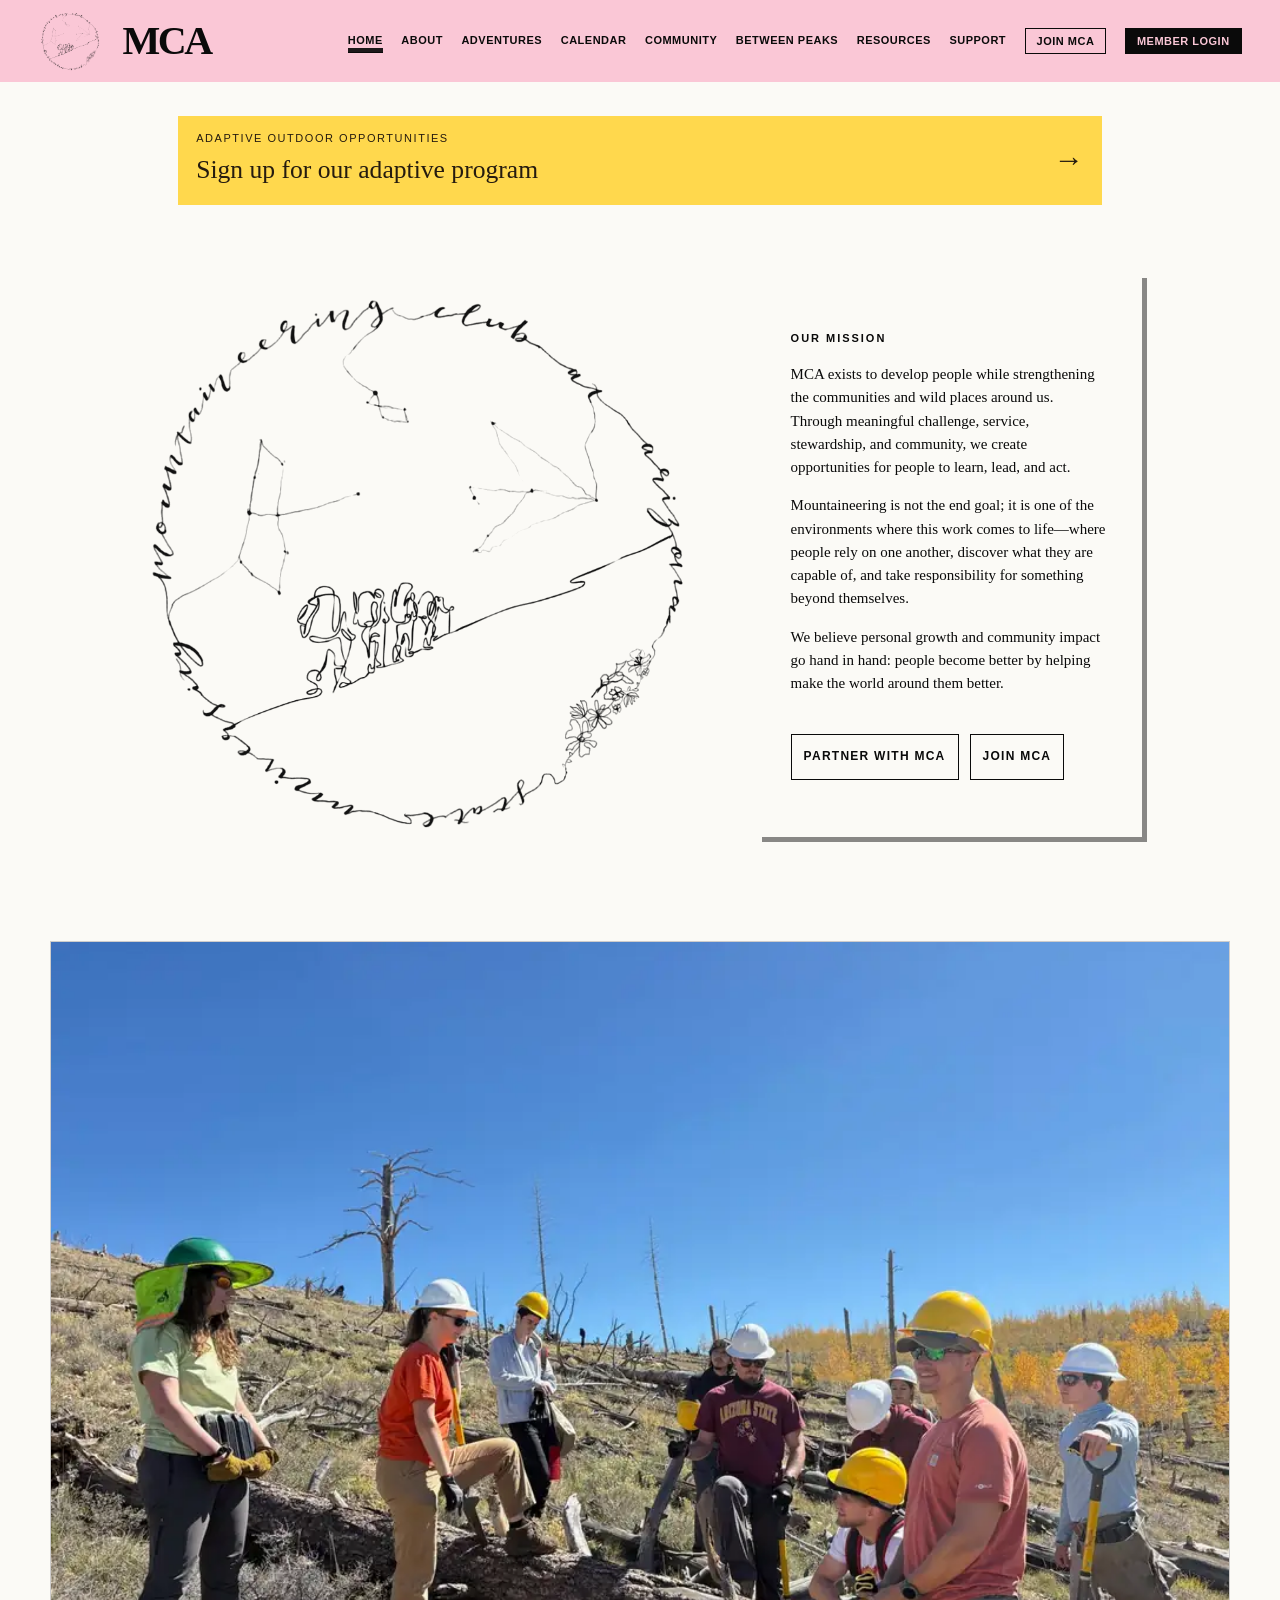
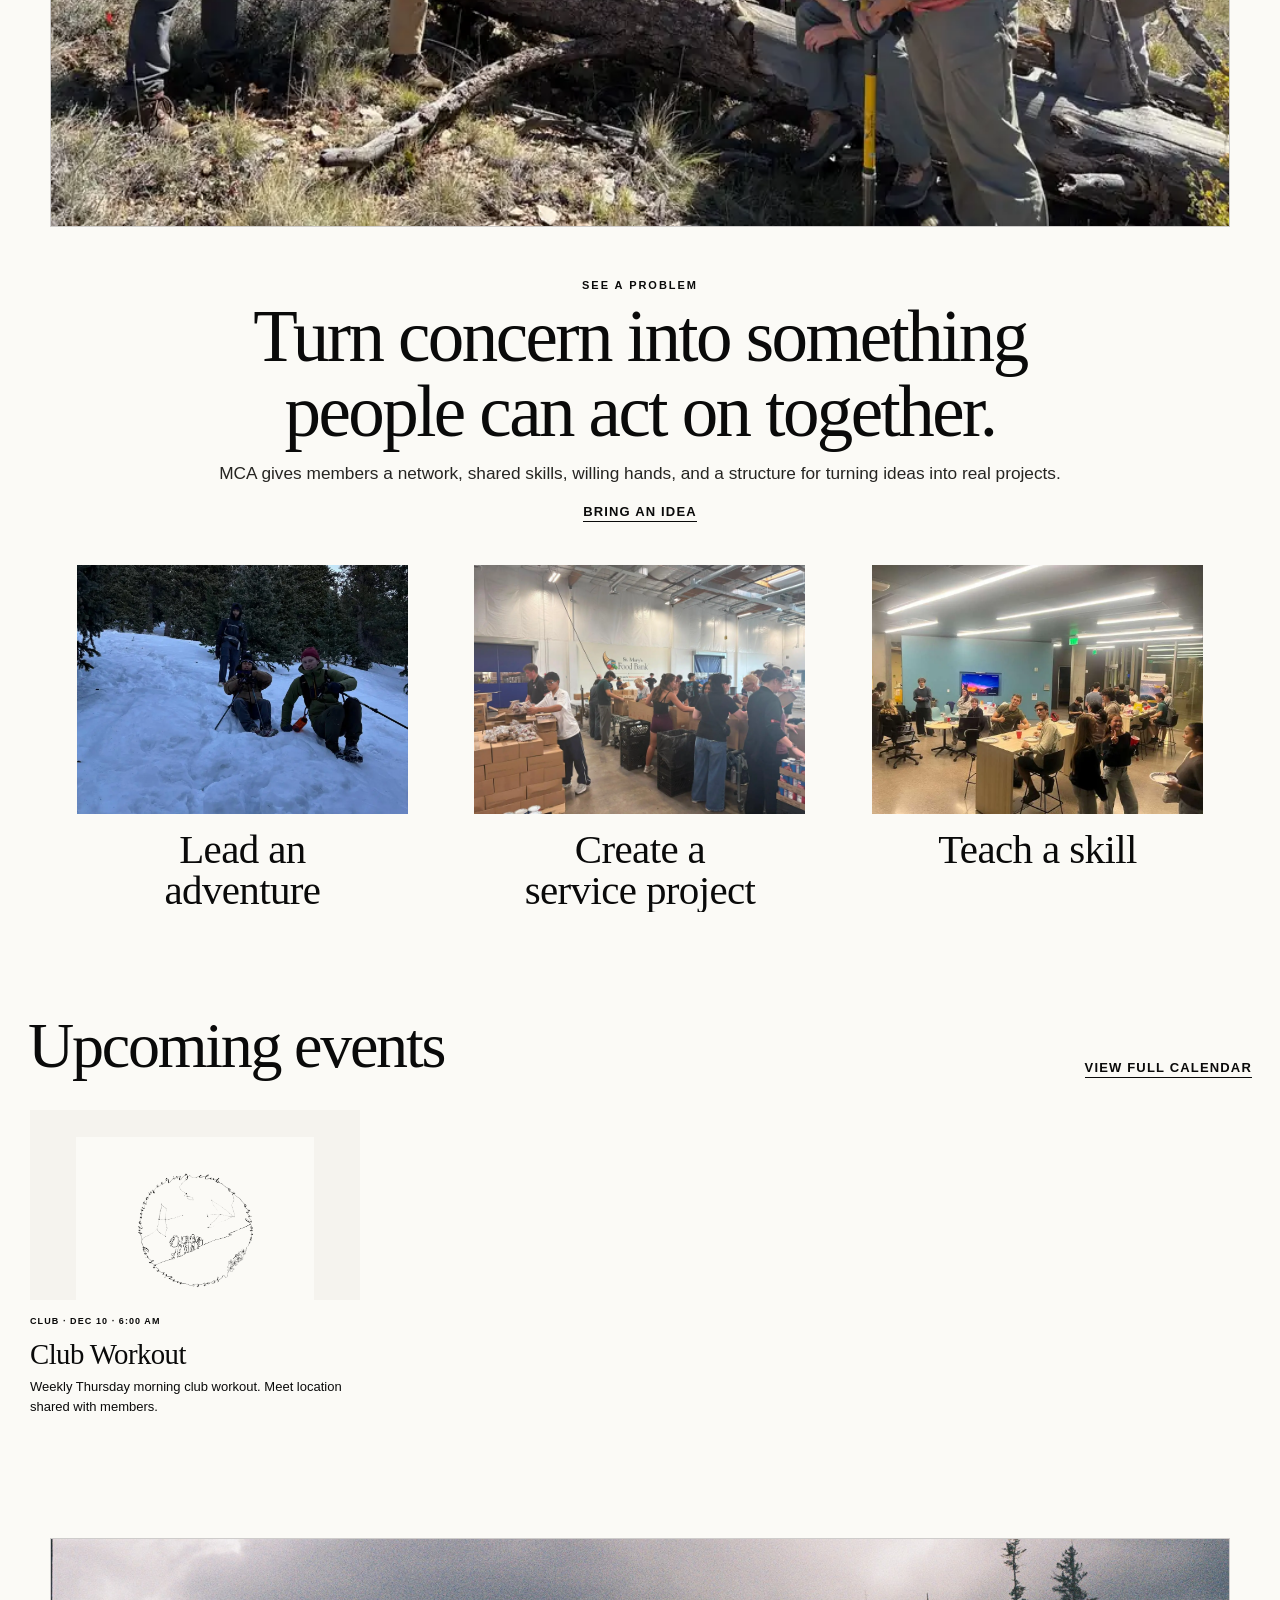
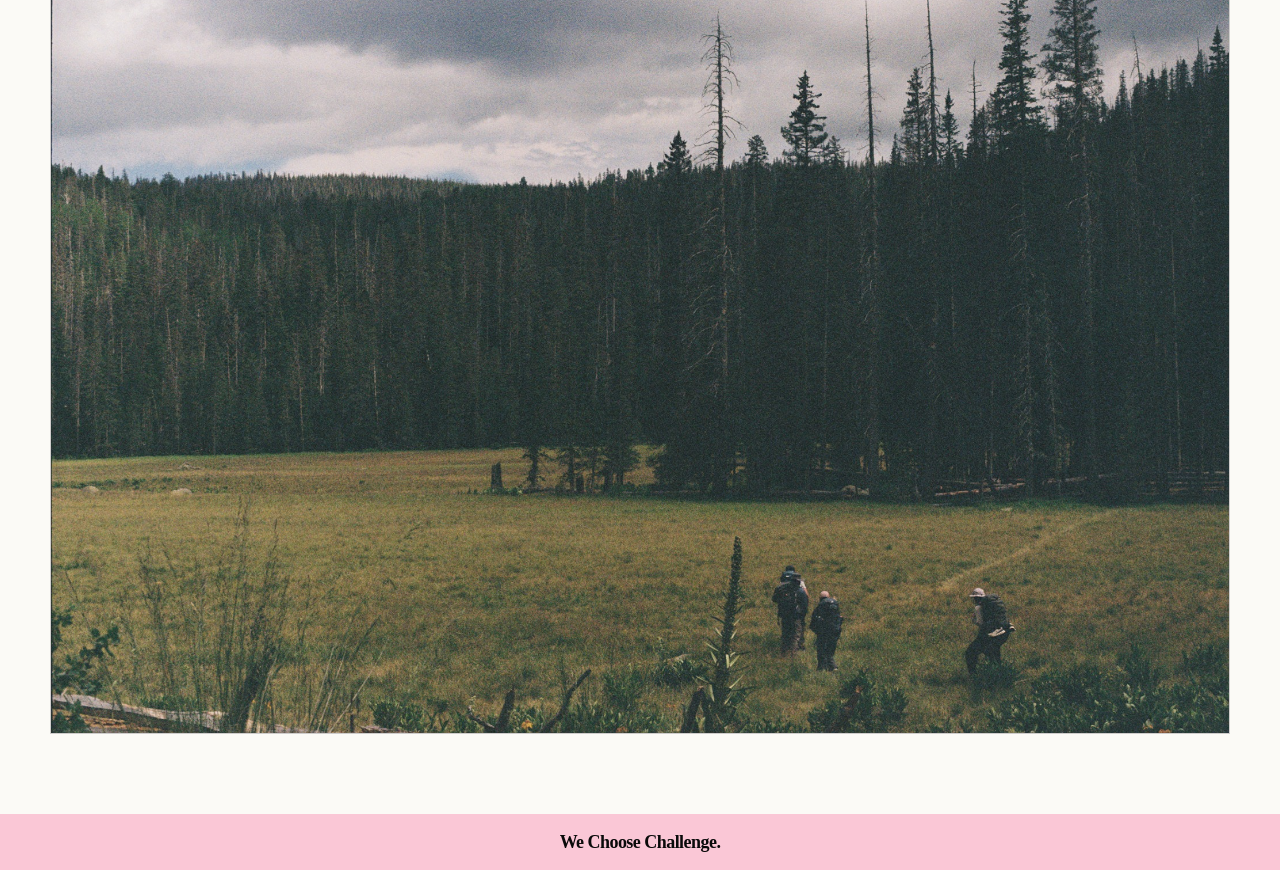
==== index.html @ 766438f0 "Add restoration photo to Support page" ====
<!DOCTYPE html>
<html lang="en">
<head>
<meta charset="UTF-8" />
<meta name="viewport" content="width=device-width, initial-scale=1.0" />
<title>Mountaineering Club at ASU | Mountains, Community, Action</title>
<meta name="description" content="Mountaineering Club at ASU brings students together through mountain travel, outdoor skills, stewardship, service, adaptive outdoor access, and community.">
<meta name="theme-color" content="#fbfaf6">
<link rel="canonical" href="https://asumountaineering.org/">
<link rel="icon" type="image/png" href="/mca-favicon.png?v=3">
<link rel="apple-touch-icon" href="/mca-favicon.png?v=3">
<meta property="og:type" content="website">
<meta property="og:title" content="Mountaineering Club at ASU">
<meta property="og:description" content="Adventure, outdoor skills, stewardship, service, adaptive outdoor access, and community at Arizona State University.">
<meta property="og:url" content="https://asumountaineering.org/">
<meta property="og:image" content="https://asumountaineering.org/assets/images/brand/mca-social-preview-black-pink.jpg">
<meta name="twitter:card" content="summary_large_image">
<meta name="twitter:title" content="Mountaineering Club at ASU">
<meta name="twitter:description" content="Adventure, outdoor skills, stewardship, service, adaptive outdoor access, and community at Arizona State University.">
<meta name="twitter:image" content="https://asumountaineering.org/assets/images/brand/mca-social-preview-black-pink.jpg">

  <link rel="preload" as="image" href="assets/images/brand/mca-header-final.webp">
  <link rel="stylesheet" href="css/styles-20260829-6.css?v=20261008-1">
  <link href="https://assets.calendly.com/assets/external/widget.css" rel="stylesheet">
</head>
<body>
<div class="site-shell">
  <header class="topbar mca-final-header">
    <img class="mca-final-header-art" src="assets/images/brand/mca-header-final.webp" alt="MCA Mountaineering Club carved pink rubber block with three constellations">
    <nav aria-label="Primary">
      <button class="nav-link active" data-page="home" type="button">Home</button>
      <button class="nav-link" data-page="about" type="button">About</button>
      <button class="nav-link" data-page="adventures" type="button">Adventures</button>
      <button class="nav-link" data-page="calendar" type="button">Calendar</button>
      <button class="nav-link" data-page="community" type="button">Community</button>
      <button class="nav-link" data-page="between" type="button">Between Peaks</button>
      <button class="nav-link" data-page="resources" type="button">Resources</button>
      <button class="nav-link" data-page="support" type="button">Support</button>
      <button class="nav-link join" data-page="join" type="button">Join MCA</button>
      <button class="member-login" type="button" onclick="window.location.href='/portal/'">Member Login</button>
    </nav>
  </header>

  <main>
    <section id="home" class="page active">
      <section class="hero home-hero">
        <div class="hero-logo-wrap">
          <button class="adaptive-home-entry nav-link" data-page="adaptive" type="button" aria-label="Open adaptive outdoor opportunities">
            <span>
              <small>Adaptive Outdoor Opportunities</small>
              <strong>Sign up for our adaptive program</strong>
            </span>
            <span class="adaptive-home-arrow" aria-hidden="true">→</span>
          </button>
          <figure class="hero-logo-large"><img src="assets/images/mca-line-logo-transparent.png" alt="Mountaineering Club at Arizona State University line-art logo"></figure>
        </div>
        <aside class="hero-philosophy hero-mission" aria-label="Our mission">
          <div class="eyebrow">Our Mission</div>
          <div id="philosophyCopy" class="hero-mission-copy">
            <p>MCA exists to develop people while strengthening the communities and wild places around us. Through meaningful challenge, service, stewardship, and community, we create opportunities for people to learn, lead, and act.</p>
            <p>Mountaineering is not the end goal; it is one of the environments where this work comes to life—where people rely on one another, discover what they are capable of, and take responsibility for something beyond themselves.</p>
            <p>We believe personal growth and community impact go hand in hand: people become better by helping make the world around them better.</p>
          </div>
          <div class="hero-actions"><button id="readMoreBtn" type="button" hidden aria-hidden="true"></button><button class="btn nav-link" data-page="partner" type="button">Partner With MCA</button><button class="btn nav-link" data-page="join" type="button">Join MCA</button></div>
        </aside>
      </section>

      <figure class="home-photo-insert home-photo-insert--below-hero">
        <img src="assets/images/home/volunteer-restoration.webp" alt="MCA members working together on a restoration project" loading="lazy" decoding="async">
      </figure>

      <section class="home-photo-story" aria-labelledby="home-photo-story-title">
        <div class="home-photo-caption">
          <div class="eyebrow">See a Problem</div>
          <h2 id="home-photo-story-title">Turn concern into something people can act on together.</h2>
          <p>MCA gives members a network, shared skills, willing hands, and a structure for turning ideas into real projects.</p>
          <button class="home-text-link nav-link" data-page="launchpad" type="button">Bring an Idea</button>
        </div>
        <div class="home-opportunity-grid" aria-label="Ways to get involved">
          <article class="home-opportunity"><figure><img src="assets/images/events/home-lead-adventure.webp" alt="Three hikers moving together on a snowy mountain route" loading="lazy"></figure><h3>Lead an<br>adventure</h3></article>
          <article class="home-opportunity"><figure><img src="assets/images/events/home-service-project.webp" alt="Volunteers packing food boxes together at St. Mary’s Food Bank" loading="lazy"></figure><h3>Create a<br>service project</h3></article>
          <article class="home-opportunity"><figure><img src="assets/images/events/home-teach-skill.webp" alt="MCA members learning together at a workshop" loading="lazy"></figure><h3>Teach a skill</h3></article>
        </div>
      </section>

      <section class="section home-events-section">
        <div class="section-head"><h2>Upcoming events</h2><button class="home-text-link nav-link" data-page="calendar" type="button">View Full Calendar</button></div>
        <div id="homeUpcomingEvents" class="event-grid event-carousel" aria-label="Upcoming club events"></div>
      </section>

      <figure class="home-photo-insert home-photo-insert--closing">
        <img src="assets/images/home/mca-meadow-closing-original.jpg" alt="MCA members crossing an alpine meadow beneath a forested ridge" loading="lazy" decoding="async">
      </figure>

    </section>


<section id="adaptive" class="page adaptive-ascents-page">
<section class="aa-hero aa-hero--interest-only" aria-labelledby="adaptiveAscentsTitle">
<div class="aa-artwork-layer aa-artwork-layer--hero" aria-hidden="true">
  <img class="aa-art aa-art--original-bg" src="assets/images/adaptive/adaptive-ascents-doodle.jpeg" alt="" decoding="async">
  <img class="aa-art aa-art--options-bows" src="assets/images/adaptive/adaptive-art-pink-bows.webp" alt="" loading="lazy" decoding="async">
  <img class="aa-art aa-art--options-figure" src="assets/images/adaptive/adaptive-art-blue-figure.webp" alt="" loading="lazy" decoding="async">
  <img class="aa-art aa-art--options-red-green" src="assets/images/adaptive/adaptive-art-red-green-character.webp" alt="" loading="lazy" decoding="async">
</div>
<div class="aa-hero-copy"><div class="eyebrow">A program of the Mountaineering Club at ASU</div><h1 id="adaptiveAscentsTitle">Adaptive<br>Ascents</h1>
<p class="aa-hero-lede">We partner with City of Tempe Adaptive Recreation to create outdoor experiences with young adults with disabilities. Share what activities interest you and what would help make them work.</p>
<div class="aa-hero-actions"><button class="aa-button aa-button-light adaptive-jump" type="button" data-adaptive-target="adaptive-interest">Share your interest</button></div></div>
</section>
<section id="adaptive-interest" class="aa-section aa-form-section">
    <div class="aa-artwork-layer aa-artwork-layer--form" aria-hidden="true">
      <img class="aa-art aa-art--form-mark-1" src="assets/images/adaptive/adaptive-art-blue-marks-sun-a.webp" alt="" loading="lazy" decoding="async">
      <img class="aa-art aa-art--form-mark-2" src="assets/images/adaptive/adaptive-art-blue-marks-sun-b.webp" alt="" loading="lazy" decoding="async">
      <img class="aa-art aa-art--form-mark-3" src="assets/images/adaptive/adaptive-art-blue-marks-sun-a.webp" alt="" loading="lazy" decoding="async">
      <img class="aa-art aa-art--form-mark-4" src="assets/images/adaptive/adaptive-art-blue-marks-sun-b.webp" alt="" loading="lazy" decoding="async">
      <img class="aa-art aa-art--supports-popsicle" src="assets/images/adaptive/adaptive-art-popsicle-character.webp" alt="" loading="lazy" decoding="async">
      <img class="aa-art aa-art--supports-figure" src="assets/images/adaptive/adaptive-art-profile.webp" alt="" loading="lazy" decoding="async">
    </div>
    <div class="aa-form-heading">
      <div>
        <div class="eyebrow">Adaptive Ascents interest form</div>
        <h2>Tell us what outdoor experiences you’re interested in.</h2>
      </div>
      <p>Use this form to share interest in future Adaptive Ascents activities with MCA and City of Tempe Adaptive Recreation. This is not a medical intake or confirmed registration. Please do not include medical records or other private health documents.</p>
    </div>

    <form id="adaptiveInterestForm" class="aa-interest-form">
      <fieldset>
        <legend><span>01</span> What are you interested in?</legend>
        <div class="aa-radio-grid">
          <label><input type="radio" name="adaptivePath" value="Future Adaptive Ascents activity" required><span>Future Adaptive Ascents activities</span></label>
          <label><input type="radio" name="adaptivePath" value="Climbing or bouldering"><span>Climbing or bouldering</span></label>
          <label><input type="radio" name="adaptivePath" value="I am not sure yet"><span>I’m not sure yet</span></label>
        </div>
      </fieldset>

      <fieldset>
        <legend><span>02</span> Participant and contact</legend>
        <div class="aa-field-grid">
          <label>Participant’s preferred name<input id="aaParticipantName" name="participantName" type="text" autocomplete="off" required></label>
          <label>Participant’s age or age range<input id="aaParticipantAge" name="participantAge" type="text" placeholder="Example: 19 or young adult" required></label>
          <label>Participant’s pronouns <small>(optional)</small><input name="participantPronouns" type="text"></label>
          <label>Who is completing this form?
            <select id="aaContactRole" name="contactRole" required>
              <option value="">Choose one</option><option>Participant</option><option>Parent or guardian</option><option>Family member</option><option>Support person or provider</option><option>School or community organization</option><option>Other</option>
            </select>
          </label>
          <label>Contact name<input id="aaContactName" name="contactName" type="text" autocomplete="name" required></label>
          <label>Email<input id="aaContactEmail" name="contactEmail" type="email" autocomplete="email" required></label>
          <label>Phone<input id="aaContactPhone" name="contactPhone" type="tel" autocomplete="tel" required></label>
          <label>Best way to contact you
            <select name="contactMethod" required><option value="">Choose one</option><option>Email</option><option>Phone call</option><option>Text message</option><option>No preference</option></select>
          </label>
        </div>
      </fieldset>

      <fieldset>
        <legend><span>03</span> Interests, preferences, and goals</legend>
        <p class="aa-field-help">Choose any activities that may be of interest. No prior outdoor experience is required.</p>
        <div class="aa-check-grid">
          <label><input type="checkbox" name="activityInterest" value="Sunrise walk">Sunrise walk</label>
          <label><input type="checkbox" name="activityInterest" value="Nature walk or outing">Nature walk or outing</label>
          <label><input type="checkbox" name="activityInterest" value="Bouldering">Bouldering</label>
          <label><input type="checkbox" name="activityInterest" value="Climbing">Climbing</label>
          <label><input type="checkbox" name="activityInterest" value="Paddleboarding or kayaking">Paddleboarding or kayaking</label>
          <label><input type="checkbox" name="activityInterest" value="Service project">Service project</label>
          <label><input type="checkbox" name="activityInterest" value="Community or social event">Community or social event</label>
          <label><input type="checkbox" name="activityInterest" value="Something else">Something else</label>
        </div>
        <label>What activities, experiences, or goals seem meaningful to the participant?<small class="aa-label-note">You may answer with the participant, from what they have communicated in any way, or from the observations of someone who knows them well.</small><textarea id="aaGoals" name="goals" rows="4" required></textarea></label>
        <div class="aa-field-grid">
          <label>What tends to help an activity go well?<textarea name="goodDay" rows="4" placeholder="Familiar people, routines, pace, encouragement, favorite topics, or breaks."></textarea></label>
          <label>Are there activities, environments, or approaches that may be uncomfortable or unhelpful?<textarea name="avoid" rows="4" placeholder="Share anything that would help us plan with care."></textarea></label>
        </div>
      </fieldset>

      <fieldset>
        <legend><span>04</span> Communication and support</legend>
        <label>What communication approaches are helpful?<small class="aa-label-note">For example: spoken language, short directions, demonstrations, extra processing time, yes/no choices, AAC, gestures, movement, facial expression, sounds, or help from a familiar person.</small><textarea name="communicationSupport" rows="4" required></textarea></label>
        <div class="aa-field-grid">
          <label>How does the participant show interest, comfort, discomfort, choice, or a need for a break?<textarea name="communicationDetails" rows="4" placeholder="Speech, sounds, expression, behavior, movement, gestures, AAC, or another way." required></textarea></label>
          <label>What sensory, transition, or emotional supports are helpful?<textarea name="sensorySupports" rows="4" placeholder="Noise, crowds, sun, temperature, touch, waiting, changes in plan, or calming strategies."></textarea></label>
          <label>What pace, distance, terrain, balance, mobility-device, or rest considerations should we plan around?<textarea name="mobilitySupports" rows="4" required></textarea></label>
          <label>What encouragement, prompting, supervision, or one-on-one support is typically helpful?<textarea name="supervisionSupports" rows="4" required></textarea></label>
        </div>
        <label>Would a familiar support person help the participant take part?
          <select name="supportPerson" required><option value="">Choose one</option><option>Yes, for the full experience</option><option>Possibly—let’s discuss it</option><option>No</option><option>Not sure yet</option></select>
        </label>
      </fieldset>

      <fieldset>
        <legend><span>05</span> Planning and logistics</legend>
        <div class="aa-field-grid">
          <label>Relevant outdoor, walking, climbing, or community experience<textarea name="experience" rows="4" placeholder="It is completely okay to write “none.”"></textarea></label>
          <label>Heat, sun, and early-morning considerations<textarea name="weather" rows="4" placeholder="Shade, cooling, hydration reminders, temperature limits, or waking/transport timing."></textarea></label>
          <label>Transportation plan or barrier<textarea name="transportation" rows="4" placeholder="Can the family provide transportation? Is a meeting point or another barrier important to discuss?"></textarea></label>
          <label>Equipment or access needs<textarea name="equipment" rows="4" placeholder="Mobility devices, hiking poles, seating, adaptive equipment, rest area, or something else."></textarea></label>
        </div>
        <label>Is there anything related to safety that we should discuss before choosing an activity?<textarea name="safetyFollowup" rows="3" placeholder="Please name the topic for follow-up without including medical records or detailed private health information."></textarea></label>
        <div class="aa-field-grid">
          <label>Preferred first way to connect
            <select name="meetingFormat" required><option value="">Choose one</option><option>Phone call</option><option>Video conversation</option><option>In-person conversation</option><option>Another format</option><option>Not sure</option></select>
          </label>
          <label>Best days and times to follow up<textarea name="availability" rows="3" required></textarea></label>
        </div>
      </fieldset>

      <fieldset>
        <legend><span>06</span> Before you send</legend>
        <div class="aa-acknowledgments">
          <label><input type="checkbox" name="participantVoice" required>I understand Adaptive Ascents will seek and respect the participant’s preferences, comfort, and willingness to continue, however those are communicated.</label>
          <label><input type="checkbox" name="notConfirmed" required>I understand this form expresses interest; a place, date, transportation plan, and participant-to-peer match are confirmed only after follow-up.</label>
          <label><input type="checkbox" name="followupPermission" required>I give Adaptive Ascents permission to contact me about this request and ask follow-up questions.</label>
          <label><input type="checkbox" name="privacyCheck" required>I have not included medical records, medication lists, or other private documents in this form.</label>
        </div>
      </fieldset>

      <div class="aa-form-submit">
        <div><strong>Send this form by email</strong><p>This website does not store your answers. Clicking the button opens an email addressed to afishe54@asu.edu. Review the completed form in your email app, then press Send.</p></div>
        <button id="prepareAdaptiveInterestBtn" class="aa-button aa-button-dark" type="button">Open email with my answers</button>
        <button id="copyAdaptiveInterestBtn" class="aa-text-button aa-copy-button" type="button">Copy my answers instead</button>
        <p id="adaptiveInterestStatus" class="aa-form-status" aria-live="polite"></p>
      </div>
    </form>
  </section>
</section>
<section id="about" class="page">
  <section class="about-memorial" aria-labelledby="aboutMemorialTitle">
    <img src="assets/images/about/tyler-tess-sydelia.webp" alt="Sunset framed by pine trees, dedicated to Tyler, Tess, and Sydelia">
    <h1 id="aboutMemorialTitle"><span>for</span>Tyler, Tess, and Sydelia</h1>
  </section>
   <section class="section wire-box about-narrative">
     <article class="about-copy-block">
       <h2>Our Story</h2>
       <p>I wanted to get into mountaineering, but I didn’t see any clear pathways. It was hard to get into safely and affordably, and then it was hard to find other people willing to go with me. That was the original problem that led me to believe a club at ASU could help myself and others.</p>
       <p>But there are also a lot of other changes I want to see in the world. The way I think is: well, let’s combine them (under the club). I work a lot with kids with disabilities, and I strongly believe they deserve access to nature—and to the challenge, hardship, and growth that can be found there—as much as anyone else. We have the ability to help create that access. I began to see the intersection: our mountaineering club could lend its manpower and energy to this initiative and help make those experiences possible.</p>
       <p>Then, as “I” became “we,” a lot of new passions got thrown in—and that became our common ground. That passion is what continues to drive us forward.</p>
       <p>So, we are becoming a network of driven people trying to make a difference, while helping one another make the differences each of us wants to see.</p>
     </article>
     <article class="about-copy-block about-copy-block--philosophy">
       <div class="eyebrow">Our Philosophy</div>
       <div class="about-philosophy-copy">
         <p>We believe that wild places possess inherent value and that every living being possesses inherent worth. Because something possesses inherent value, it deserves our care, respect, and stewardship.</p>
         <p>We believe that people flourish through purpose, meaningful challenge, strong community, and time spent in nature. These experiences cultivate resilience, deepen relationships, strengthen character, and foster a lasting sense of responsibility.</p>
         <p>We also believe that caring for others and caring for ourselves are not opposing goals—they reinforce one another. Likewise, the well-being of people and the well-being of the places they inhabit are deeply connected. When we improve the world around us, we also shape the kind of people we become.</p>
         <p>Therefore, we seek experiences that simultaneously strengthen people and strengthen their relationship with the natural world.</p>
         <p>We believe mountaineering provides one of the richest environments in which to cultivate these values. Time spent in the backcountry asks us to rely on one another, embrace meaningful challenge, act with responsibility, and experience the beauty and fragility of wild places firsthand. Through shared challenge, shared responsibility, and shared accomplishment, we build stronger communities while developing a deeper appreciation for the landscapes that sustain us.</p>
         <p>If contributing to something larger than ourselves gives life meaning, then when we have the ability to improve something, we should. Every expedition is an opportunity to leave a trail cleaner, teach a new skill, support a teammate, protect a wild place, or strengthen the community around us. These actions are not separate from mountaineering—they are part of it.</p>
         <p>The Mountaineering Club exists to turn these beliefs into action. We climb not simply to reach summits, but to become healthier, more capable, and more connected people. Through adventure, stewardship, and service, we strive to leave every person, every place, and every community better than we found it.</p>
       </div>
     </article>
   </section>
  <section class="section wire-box about-team-section">
    <h2><span>Meet the Team</span></h2>
    <div class="about-team-grid">
      <article class="about-team-card"><div class="about-team-photo"><img src="assets/images/team/tony-whitney.webp" alt="Tony holding the Mount Whitney summit sign"></div><h3>Tony</h3><p>President</p></article>
      <article class="about-team-card"><div class="about-team-photo"><img src="assets/images/team/sienna.jpg" alt="Sienna on a snowy summit"></div><h3>Sienna</h3><p>Vice President</p></article>
      <article class="about-team-card"><div class="about-team-photo about-team-photo--logo"><img src="assets/images/mca-line-logo-transparent.png" alt="Mountaineering Club at ASU line logo"></div><h3>Charlie</h3><p>Vice President</p></article>
      <article class="about-team-card"><div class="about-team-photo"><img src="assets/images/team/zahrah.jpg" alt="Zahrah hiking in a red-rock landscape"></div><h3>Zahrah</h3><p>Officer</p></article>
      <article class="about-team-card"><div class="about-team-photo about-team-photo--logo"><img src="assets/images/mca-line-logo-transparent.png" alt="Mountaineering Club at ASU line logo"></div><h3>Tydan</h3><p>Officer</p></article>
      <article class="about-team-card"><div class="about-team-photo"><img src="assets/images/team/david-jacobs.jpg" alt="David Jacobs in a mountain canyon"></div><h3>David Jacobs</h3><p>Advisor</p></article>
    </div>
  </section>
</section>

    <section id="adventures" class="page">
      <section class="page-hero compact wire-box adventures-hero">
        <div class="eyebrow">Adventure Index</div>
        <div class="adventures-hero-layout">
          <div class="adventures-heading-copy">
            <h1 id="adventuresViewTitle">Where we have been</h1>
            <p id="adventuresViewDescription">"I dont need to know where i'm going I just need to know where i've been" - Tow Mator</p>
          </div>
          <div class="adventures-controls">
            <div class="adventures-toggle" role="tablist" aria-label="Choose past or future adventures">
              <button id="pastAdventuresTab" class="adventures-toggle-btn active" type="button" role="tab" aria-selected="true" aria-controls="pastAdventuresPanel" data-adventures-view="past">Past Adventures</button>
              <button id="futureAdventuresTab" class="adventures-toggle-btn" type="button" role="tab" aria-selected="false" aria-controls="futureAdventuresPanel" data-adventures-view="future">Future Adventures</button>
            </div>
            <button class="btn nav-link propose-adventure-btn" data-page="launchpad" data-idea-type="Adventure or trip" type="button">Propose an Adventure</button>
          </div>
        </div>
      </section>

      <div id="pastAdventuresPanel" class="adventures-panel active" role="tabpanel" aria-labelledby="pastAdventuresTab">
        <section class="section wire-box adventures-embed-section">
          <div class="adventures-flow-shell" data-adventure-source="adventures/topographic-index.html" data-adventure-kind="past" aria-busy="true">
            <p class="adventure-flow-loading">Loading past adventures…</p>
          </div>
        </section>
      </div>

      <div id="futureAdventuresPanel" class="adventures-panel" role="tabpanel" aria-labelledby="futureAdventuresTab" hidden>
        <section class="section wire-box adventures-embed-section">
          <div class="adventures-flow-shell" data-adventure-source="adventures/future-index.html" data-adventure-kind="future" aria-busy="true">
            <p class="adventure-flow-loading">Loading future adventures…</p>
          </div>
        </section>
      </div>
    </section>

<section id="calendar" class="page">
  <section class="calendar-photo-banner" aria-labelledby="calendarPageTitle">
    <img src="assets/images/calendar-club-banner.webp" alt="Five MCA members sitting together among large boulders" loading="lazy" decoding="async">
    <div class="calendar-banner-copy">
      <div class="eyebrow">Calendar</div>
      <h1 id="calendarPageTitle">Club and member events</h1>
    </div>
  </section>

  <section class="section wire-box calendar-main-section">
    <div class="calendar-legend" aria-label="Calendar event color key">
      <span><i class="calendar-legend-swatch service" aria-hidden="true"></i>Service</span>
      <span><i class="calendar-legend-swatch stewardship" aria-hidden="true"></i>Stewardship</span>
      <span><i class="calendar-legend-swatch community" aria-hidden="true"></i>Community</span>
      <span><i class="calendar-legend-swatch adaptive" aria-hidden="true"></i>Adaptive</span>
    </div>
    <div class="calendar-toolbar">
      <button id="calendarPrev" class="btn" aria-label="Previous month">← Previous</button>
      <h2 id="calendarMonthLabel" aria-live="polite"></h2>
      <button id="calendarNext" class="btn" aria-label="Next month">Next →</button>
    </div>

    <div class="calendar-scroll-shell">
      <div id="calendarGrid" class="calendar-grid">
        <div class="calendar-weekday">Sun</div>
        <div class="calendar-weekday">Mon</div>
        <div class="calendar-weekday">Tue</div>
        <div class="calendar-weekday">Wed</div>
        <div class="calendar-weekday">Thu</div>
        <div class="calendar-weekday">Fri</div>
        <div class="calendar-weekday">Sat</div>
      </div>
    </div>

    <p class="calendar-help">Use the arrows, swipe horizontally, or scroll sideways to move between months.</p>
    
    <p class="calendar-help"><strong>Dates still being finalized:</strong> a climbing meetup at <a href="https://www.mountainproject.com/area/106366264/dws-east-clear-creek" target="_blank" rel="noopener">DWS East Clear Creek</a> and Citlaltépetl (Pico de Orizaba) during winter break.</p>
  </section>

  <section class="section wire-box calendar-submit-section">
    <div class="eyebrow">Member-led events</div>
    <h2>Put something worth doing on the calendar.</h2>
    <p>Bring MCA an adventure, training day, service project, workshop, or gathering. A rough idea is enough to begin.</p>
    <button class="btn nav-link" data-page="launchpad" data-idea-type="Adventure or trip">Submit Event</button>
  </section>
</section>

<section id="launchpad" class="page">
  <section class="page-hero compact wire-box idea-help-hero">
    <div class="idea-help-copy">
      <div class="eyebrow">Bring an Idea to MCA</div>
      <h1>We’d love to help you build your idea.</h1>
      <p class="idea-help-lede">
        Whether it is an adventure, service project, workshop, partnership, or something entirely new,
        you do not need to have everything figured out. Share what you are thinking, then choose a time
        to meet with us so we can help you take the next step.
      </p>
    </div>

    <aside class="idea-help-note wire-box">
      <div class="eyebrow">Two Simple Steps</div>
      <div class="idea-step">
        <span>1</span>
        <div>
          <strong>Tell us about your idea.</strong>
          <p>A few sentences are enough.</p>
        </div>
      </div>
      <div class="idea-step-line"></div>
      <div class="idea-step">
        <span>2</span>
        <div>
          <strong>Find a time to meet.</strong>
          <p>Schedule a 30-minute conversation below.</p>
        </div>
      </div>
    </aside>
  </section>

  <section class="section wire-box idea-details-section">
    <div class="section-head">
      <div>
        <div class="eyebrow">Step 1</div>
        <h2>Tell us about your idea.</h2>
        <p>A few sentences are all we need before we meet.</p>
      </div>
    </div>

    <form id="simpleIdeaForm" class="simple-idea-form">
      <div class="simple-idea-row">
        <label>
          Your name
          <input id="simpleIdeaName" type="text" autocomplete="name" placeholder="Your name" required>
        </label>

        <label>
          Your email
          <input id="simpleIdeaEmail" type="email" autocomplete="email" placeholder="you@asu.edu" required>
        </label>
      </div>

      <label>
        What kind of idea is this?
        <select id="simpleIdeaType">
          <option>Adventure or trip</option>
          <option>Service project</option>
          <option>Skill workshop or training</option>
          <option>Club event or community idea</option>
          <option>Partnership opportunity</option>
          <option>Something else</option>
        </select>
      </label>

      <label>
        What should we know?
        <textarea
          id="simpleIdeaDetails"
          rows="7"
          placeholder="What would you like to do? Why does it matter to you? Who might be involved? Keep it as rough as you need."
          required
        ></textarea>
      </label>

      <div class="simple-idea-actions">
        <button id="prepareIdeaRequestBtn" class="btn" type="button">Send Details &amp; Find a Time</button>
        <p id="simpleIdeaStatus" class="copy-status" aria-live="polite"></p>
      </div>
    </form>
  </section>

  <section id="ideaScheduleSection" class="section wire-box idea-schedule-section" hidden>
    <div class="section-head idea-schedule-heading">
      <div>
        <div class="eyebrow">Step 2</div>
        <h2>Find a time that works.</h2>
        <p>
          You’ll currently be meeting with Tony, President of MCA. We’ll review your idea beforehand
          so the meeting can focus on possibilities instead of paperwork.
        </p>
      </div>
      <button id="editSimpleIdeaBtn" class="btn secondary-btn" type="button">Edit Details</button>
    </div>

    <div class="idea-request-summary wire-box">
      <div>
        <div class="eyebrow">Your Request</div>
        <h3 id="simpleIdeaSummaryTitle">MCA idea</h3>
      </div>
      <p id="simpleIdeaSummaryText"></p>
      <a id="sendIdeaEmailBtn" class="btn" href="#">Send Details to MCA</a>
    </div>

    <div
      class="calendly-inline-widget mca-calendly"
      data-url="https://calendly.com/afishe54-asu/30min?hide_gdpr_banner=1&background_color=ffffff&text_color=111111&primary_color=111111"
      aria-label="Schedule a 30-minute meeting with MCA"
    ></div>

    <p class="calendly-fallback">
      Calendar not loading?
      <a href="https://calendly.com/afishe54-asu/30min" target="_blank" rel="noopener noreferrer">
        Open the scheduling page in a new tab.
      </a>
    </p>
  </section>

  <section id="ideaFinishSection" class="section wire-box idea-finish-section" hidden>
    <div class="eyebrow">That’s It</div>
    <h2>We’ll see you soon.</h2>
    <p>
      We’ll review your idea before we meet so we can spend our time talking about possibilities,
      useful connections, and what the next step could be.
    </p>
  </section>
</section>




<section id="community" class="page">
  <figure class="community-opening-photo">
    <img src="assets/images/community/community-overlook.webp" alt="MCA members looking across the landscape beneath a dramatic sky">
  </figure>
  <section class="community-pages-shell">
    <div class="community-pages-nav" role="tablist" aria-label="MCA community pages">
      <button class="community-page-tab community-tab active" data-community-tab="overview" aria-selected="true" type="button">Community</button>
      <button class="community-page-tab community-tab" data-community-tab="service" aria-selected="false" type="button">Service Projects</button>
      <button class="community-page-tab community-tab" data-community-tab="events" aria-selected="false" type="button">Social Events</button>
      <button class="community-page-tab nav-link" data-page="leadership" type="button">Leadership</button>
      <button class="community-page-tab nav-link" data-page="adaptive" type="button">Adaptive Recreation</button>
      <button class="community-page-tab community-tab" data-community-tab="scholarships" aria-selected="false" type="button">Scholarships &amp; Access</button>
      <button class="community-page-tab community-tab" data-community-tab="alumni" aria-selected="false" type="button">Alumni</button>
    </div>
  </section>

  <section class="community-content community-detail-section">
    <div id="community-tab-overview" class="community-tabpanel active">
      <div class="community-directory" aria-label="Explore MCA community opportunities">
        <img src="assets/images/community/community-directory.webp" alt="A mountain opening framed by pine branches and rock">
        <div class="community-directory-links">
          <button class="community-directory-link community-directory-link--service community-open-tab" data-community-tab="service" type="button"><strong>Service Projects</strong><span>See Projects</span></button>
          <button class="community-directory-link community-directory-link--events community-open-tab" data-community-tab="events" type="button"><strong>Social Events</strong><span>See Events</span></button>
          <button class="community-directory-link community-directory-link--leadership nav-link" data-page="leadership" type="button"><strong>Leadership Opportunities</strong><span>Explore Leadership</span></button>
          <button class="community-directory-link community-directory-link--adaptive nav-link" data-page="adaptive" type="button"><strong>Adaptive Recreation</strong><span>Open Program</span></button>
          <button class="community-directory-link community-directory-link--scholarships community-open-tab" data-community-tab="scholarships" type="button"><strong>Scholarships &amp; Access</strong><span>Learn More</span></button>
          <button class="community-directory-link community-directory-link--alumni community-open-tab" data-community-tab="alumni" type="button"><strong>Alumni</strong><span>Stay Connected</span></button>
        </div>
      </div>
      <figure class="community-closing-photo"><img src="assets/images/community/community-forest.webp" alt="MCA members embracing in a mountain forest"></figure>
    </div>

    <div id="community-tab-service" class="community-tabpanel">
      <div class="community-page-heading"><h1>Service Projects</h1></div>
      <div class="community-simple-grid community-project-grid">
        <article class="community-simple-card community-project-card"><small>SERVICE · OCTOBER 25</small><h2>Papago Restoration</h2><p>Restoration work at Papago Park. Details will be shared with volunteers.</p></article>
        <article class="community-simple-card community-project-card"><small>GRAND CANYON</small><h2>Grand Canyon Restoration</h2><p>North Kaibab restoration and tree-planting work in Grand Canyon National Park.</p></article>
      </div>
    </div>

    <div id="community-tab-events" class="community-tabpanel">
      <div class="community-page-heading"><h1>Social Events</h1></div>
      <div class="community-simple-grid community-event-grid">
        <article class="community-simple-card community-project-card"><small>FRIDAY · OCTOBER 9 · 6:00 AM</small><h2>Club Workout</h2><p>Meet for a morning club workout. Location details will be shared with members.</p></article>
        <article class="community-simple-card community-project-card"><small>THURSDAYS · 6:00 AM · STARTING OCTOBER 15</small><h2>Club Workouts</h2><p>Weekly morning workouts to train together and build club community.</p></article>
        <article class="community-simple-card community-project-card"><small>SOCIAL · OCTOBER 17</small><h2>Bouldering</h2><p>Join MCA for a bouldering meetup. Time and location details will be shared with members.</p></article>
      </div>
    </div>

    <div id="community-tab-scholarships" class="community-tabpanel">
      <div class="community-page-heading">
        <h1>Scholarships &amp; Access</h1>
      </div>
      <div class="community-simple-grid community-action-grid">
        <article class="community-simple-card"><h2>Gear Access</h2><a class="btn" data-link-key="gearAccess" href="#">Learn More</a></article>
        <article class="community-simple-card"><h2>Transportation Support</h2><a class="btn" data-link-key="transportationSupport" href="#">Learn More</a></article>
        <article class="community-simple-card"><h2>Training Scholarships</h2><a class="btn" data-link-key="trainingScholarships" href="#">Learn More</a></article>
        <article class="community-simple-card"><h2>Request Assistance</h2><a class="btn" data-link-key="scholarshipsAssistance" href="#">Request Support</a></article>
      </div>
    </div>

    <div id="community-tab-alumni" class="community-tabpanel alumni-community-panel">
      <div class="community-page-heading alumni-heading">
        <h1>Alumni</h1>
        <p>MCA is still new, and we do not yet have an alumni community. We look forward to the day when former members can remain involved, reconnect, and help current students find their way beyond college.</p>
      </div>
      <div class="alumni-grid">
        <article class="alumni-card">
          <h2>Alumni Events</h2>
          <p>Future reunions, talks, informal gatherings, and trips that bring former and current members together.</p>
        </article>
        <article class="alumni-card">
          <h2>Career Connections</h2>
          <p>A future network where alumni can share experience, introduce members to professional fields, and help students explore opportunities after graduation.</p>
        </article>
        <article class="alumni-card alumni-card-wide">
          <h2>Connect With an Alum</h2>
          <p>As the alumni community develops, current members will be able to request a conversation with someone whose experience, career, or interests may be useful to them.</p>
        </article>
      </div>
    </div>
  </section>
</section>

<section id="partner" class="page">
  <section class="page-hero compact wire-box partnership-hero">
    <div class="eyebrow">Partner With MCA</div>
    <h1>Build something useful with students who are ready to contribute.</h1>
    <p class="partnership-lede">We work best with partners who can help define a real need, shape a responsible role for students, and communicate what success would look like. A partnership can begin with one service day, one participant opportunity, one workshop, or a longer relationship.</p>
    <div class="hero-actions"><button class="btn partner-jump" data-partner-target="partner-form" type="button">Start a Partnership Request</button><button class="btn partner-jump" data-partner-target="partner-process" type="button">See How It Works</button></div>
  </section>

  <section class="section wire-box">
    <div class="section-head"><div><div class="eyebrow">Who We Work With</div><h2>Many kinds of partners can have a place here.</h2></div><p>The right structure depends on the people served, the work involved, the supervision required, and what MCA can responsibly provide.</p></div>
    <div class="partner-audience-grid">
      <article><h3>Nonprofits & Community Groups</h3><p>Volunteer support, project development, outreach, and recurring service.</p></article>
      <article><h3>Schools & Youth Programs</h3><p>Outdoor experiences, skill-building, service, and student mentorship.</p></article>
      <article><h3>Disability-Serving Organizations</h3><p>Adaptive opportunities shaped around participants and qualified support.</p></article>
      <article><h3>Parks & Land Managers</h3><p>Stewardship, restoration, cleanup, monitoring, and public education.</p></article>
      <article><h3>Shelters & Rescue Organizations</h3><p>Animal enrichment, volunteer days, supply projects, and community events.</p></article>
      <article><h3>Companies & Outdoor Organizations</h3><p>Equipment access, training, sponsorship, expertise, and co-created programs.</p></article>
    </div>
  </section>

  <section id="partner-process" class="section wire-box partner-scroll-target">
    <div class="section-head"><div><div class="eyebrow">Partnership Process</div><h2>Start small enough to do it well.</h2></div></div>
    <div class="adaptive-process-grid partner-process-grid">
      <article><span>01</span><h3>Share the need</h3><p>Tell us about your organization, the people or place involved, and the problem or opportunity you see.</p></article>
      <article><span>02</span><h3>Meet with MCA</h3><p>We use the Calendly meeting below to clarify goals, capacity, supervision, safety, timing, and fit.</p></article>
      <article><span>03</span><h3>Design the first step</h3><p>Together, we define responsibilities, communication, preparation, and a realistic first project or event.</p></article>
      <article><span>04</span><h3>Review and continue</h3><p>Afterward, we document what happened, gather feedback, and decide whether the relationship should grow.</p></article>
    </div>
    <div class="partner-boundaries wire-box"><h3>What a request means</h3><p>Submitting this form begins a conversation. It does not guarantee that MCA can provide volunteers, funding, equipment, transportation, technical instruction, one-on-one support, or a particular date. We will be direct about what is possible and where a qualified partner is required.</p></div>
  </section>

  <section id="partner-form" class="section wire-box partner-scroll-target">
    <div class="section-head"><div><div class="eyebrow">Step 1</div><h2>Tell us what you are building.</h2><p>Give us enough context to make the first meeting useful. Rough ideas are welcome.</p></div></div>
    <form id="partnerRequestForm" class="adaptive-form">
      <div class="adaptive-form-grid">
        <label>Your name<input id="partnerName" autocomplete="name" required type="text"></label>
        <label>Your email<input id="partnerEmail" autocomplete="email" required type="email"></label>
        <label>Phone<input id="partnerPhone" autocomplete="tel" type="tel"></label>
        <label>Organization or group<input id="partnerOrganization" required type="text"></label>
        <label>Organization type<select id="partnerType" required><option value="">Choose one</option><option>Nonprofit or community organization</option><option>School or youth program</option><option>Disability-serving organization</option><option>Park, land manager, or conservation group</option><option>Animal shelter or rescue</option><option>Company or outdoor organization</option><option>Parent, family, or informal community group</option><option>Other</option></select></label>
        <label>Preferred first meeting<select id="partnerMeetingFormat" required><option value="">Choose one</option><option>Video meeting</option><option>Phone call</option><option>In-person meeting</option><option>Not sure</option></select></label>
      </div>
      <label>What need, opportunity, or project should we understand?<textarea id="partnerNeed" rows="6" required placeholder="What is happening now, who is affected, and why might MCA be useful?"></textarea></label>
      <label>What kind of involvement are you imagining?<textarea id="partnerInvolvement" rows="5" required placeholder="A service day, recurring volunteers, an adaptive event, training, equipment, sponsorship, outreach, or something else."></textarea></label>
      <div class="adaptive-form-grid">
        <label>Who would participate or benefit?<textarea id="partnerParticipants" rows="4" required></textarea></label>
        <label>Possible timing, location, or deadline<textarea id="partnerTiming" rows="4" required></textarea></label>
      </div>
      <label>What would a successful first step look like?<textarea id="partnerSuccess" rows="4" required></textarea></label>
      <label>Anything MCA should know about supervision, accessibility, safety, permits, insurance, training, or resources?<textarea id="partnerConstraints" rows="5"></textarea></label>
      <fieldset class="adaptive-checks-fieldset"><legend>Partnership acknowledgment</legend><label class="adaptive-check"><input id="partnerAcknowledge" type="checkbox" required><span>I understand this request begins a planning conversation and does not confirm volunteers, funding, services, or an event.</span></label></fieldset>
      <div class="adaptive-form-actions"><button id="preparePartnerRequestBtn" class="btn" type="button">Prepare Request & Schedule Meeting</button><p id="partnerRequestStatus" class="copy-status" aria-live="polite"></p></div>
    </form>
    <div id="partnerNextStep" class="adaptive-next-step" hidden>
      <div class="idea-request-summary wire-box"><div><div class="eyebrow">Partnership Request</div><h3 id="partnerSummaryTitle">Your organization</h3></div><p id="partnerSummaryText"></p><a id="sendPartnerEmail" class="btn" href="#">Send Request to MCA</a></div>
      <div class="adaptive-calendar-head"><div class="eyebrow">Step 2</div><h2>Schedule the first conversation.</h2><p>Your 30-minute Calendly meeting is integrated below. Send the prepared request first so we can review it before the meeting.</p></div>
      <div class="calendly-inline-widget partner-calendly mca-integrated-calendly" data-url="https://calendly.com/afishe54-asu/30min?hide_gdpr_banner=1&background_color=ffffff&text_color=111111&primary_color=111111" aria-label="Schedule a partnership meeting with MCA"></div>
      <p class="calendly-fallback">Calendar not loading? <a href="https://calendly.com/afishe54-asu/30min" target="_blank" rel="noopener noreferrer">Open Tony's scheduling page.</a></p>
    </div>
  </section>
</section>

<section id="leadership" class="page">
  <section class="leadership-compact-page wire-box">
    <button class="leadership-back nav-link" data-page="community" type="button">Back to Community</button>

    <header class="leadership-page-heading">
      <h1>Leadership Opportunities</h1>
      <p>Explore current leadership positions, responsibilities, expectations, and ways to express interest.</p>
    </header>

    <div id="leadership-roles" class="leadership-card-grid leadership-scroll-target">
      <article class="community-role-card leadership-position-card">
        <h2>Team Lead</h2>
        <p>Team Leads make the club feel smaller, more personal, and more dependable. They help members move from simply attending events to preparing for and completing a meaningful shared objective.</p>
        <div class="leadership-card-actions"><button class="btn role-toggle" type="button" aria-expanded="false">Learn More</button><button class="btn leadership-interest-btn" data-role="Team Lead" type="button">I’m Interested</button></div>
        <div class="role-details">
          <section class="role-detail-block"><h3>Responsibilities</h3><ul><li>Lead a small team of members throughout the semester.</li><li>Plan and organize one major trip or expedition.</li><li>Prepare members through training, communication, and trip planning.</li><li>Coordinate transportation, gear, route information, and emergency planning.</li><li>Attend regular leadership meetings.</li><li>Document plans, contacts, and lessons for future leaders.</li></ul></section>
          <section class="role-detail-block"><h3>Good fit for someone who…</h3><ul><li>Enjoys helping people grow.</li><li>Can communicate consistently.</li><li>Is organized and dependable.</li><li>Takes safety seriously.</li><li>Is willing to ask for help when needed.</li></ul></section>
          <div class="role-detail-meta"><section><h3>Time commitment</h3><p>Roughly 2–4 hours during a normal week. More time around training days and the team’s major trip.</p></section><section><h3>Experience needed</h3><p>Some outdoor experience is helpful. You do not need to be the strongest climber or most experienced mountaineer. You do need to be honest about your limits and willing to keep learning.</p></section></div>
        </div>
      </article>
      <article class="community-role-card leadership-position-card">
        <h2>President</h2>
        <p>The President keeps the different parts of MCA moving in the same direction. The role is less about personally doing everything and more about making sure leaders have what they need to succeed.</p>
        <div class="leadership-card-actions"><button class="btn role-toggle" type="button" aria-expanded="false">Learn More</button><button class="btn leadership-interest-btn" data-role="President" type="button">I’m Interested</button></div>
        <div class="role-details">
          <section class="role-detail-block"><h3>Responsibilities</h3><ul><li>Provide overall direction for the club.</li><li>Coordinate officers and Team Leads.</li><li>Run leadership meetings and oversee major club decisions.</li><li>Maintain communication with ASU, advisors, and outside organizations.</li><li>Make sure responsibilities are assigned and followed through.</li><li>Protect the club’s continuity, records, and long-term direction.</li></ul></section>
          <section class="role-detail-block"><h3>Good fit for someone who…</h3><ul><li>Communicates clearly.</li><li>Can make decisions without shutting others out.</li><li>Remains calm when plans change.</li><li>Is comfortable holding people accountable.</li><li>Cares about the whole organization rather than one specific program.</li></ul></section>
          <div class="role-detail-meta"><section><h3>Time commitment</h3><p>Around 4–7 hours most weeks. More during major events, recruitment, elections, and administrative deadlines.</p></section><section><h3>Experience needed</h3><p>Previous leadership experience is strongly helpful. Familiarity with club operations and MCA’s programs is important.</p></section></div>
        </div>
      </article>
      <article class="community-role-card leadership-position-card">
        <h2>Vice President</h2>
        <p>The Vice President helps prevent good ideas from getting lost between planning and execution. It is a flexible role that responds to whatever the organization most needs.</p>
        <div class="leadership-card-actions"><button class="btn role-toggle" type="button" aria-expanded="false">Learn More</button><button class="btn leadership-interest-btn" data-role="Vice President" type="button">I’m Interested</button></div>
        <div class="role-details">
          <section class="role-detail-block"><h3>Responsibilities</h3><ul><li>Support the President and other officers.</li><li>Help coordinate meetings, projects, and internal communication.</li><li>Track unfinished work and help leaders follow through.</li><li>Step in when the President is unavailable.</li><li>Help solve operational problems across the club.</li><li>Support major events and semester planning.</li></ul></section>
          <section class="role-detail-block"><h3>Good fit for someone who…</h3><ul><li>Notices what needs to be done.</li><li>Enjoys solving practical problems.</li><li>Can work across several different projects.</li><li>Communicates well with different personalities.</li><li>Is dependable without needing constant direction.</li></ul></section>
          <div class="role-detail-meta"><section><h3>Time commitment</h3><p>Around 3–5 hours most weeks. May increase around major events.</p></section><section><h3>Experience needed</h3><p>Prior leadership or project-management experience is helpful. Strong organization and communication matter more than technical outdoor skill.</p></section></div>
        </div>
      </article>
      <article class="community-role-card leadership-position-card">
        <h2>Treasurer</h2>
        <p>The Treasurer helps MCA make ambitious plans without becoming financially irresponsible. This role protects both the club and its members by keeping money organized and transparent.</p>
        <div class="leadership-card-actions"><button class="btn role-toggle" type="button" aria-expanded="false">Learn More</button><button class="btn leadership-interest-btn" data-role="Treasurer" type="button">I’m Interested</button></div>
        <div class="role-details">
          <section class="role-detail-block"><h3>Responsibilities</h3><ul><li>Maintain financial records and budgets.</li><li>Manage reimbursements and purchase documentation.</li><li>Help leaders estimate costs for trips and events.</li><li>Track funding, dues, grants, donations, and fundraising income.</li><li>Help develop financial-assistance and gear-access programs.</li><li>Provide clear financial reports to club leadership.</li></ul></section>
          <section class="role-detail-block"><h3>Good fit for someone who…</h3><ul><li>Is careful and detail-oriented.</li><li>Is comfortable working with numbers.</li><li>Keeps good records.</li><li>Communicates honestly about financial limits.</li><li>Wants to improve access and affordability.</li></ul></section>
          <div class="role-detail-meta"><section><h3>Time commitment</h3><p>Around 2–4 hours most weeks. More during budgeting periods, reimbursements, and fundraising.</p></section><section><h3>Experience needed</h3><p>No accounting background is required. Spreadsheet skills and comfort learning ASU financial procedures are important.</p></section></div>
        </div>
      </article>
      <article class="community-role-card leadership-position-card">
        <h2>Trips Director</h2>
        <p>The Trips Director helps transform exciting ideas into realistic plans. The role does not replace individual trip leaders; it gives them structure, support, and another set of eyes.</p>
        <div class="leadership-card-actions"><button class="btn role-toggle" type="button" aria-expanded="false">Learn More</button><button class="btn leadership-interest-btn" data-role="Trips Director" type="button">I’m Interested</button></div>
        <div class="role-details">
          <section class="role-detail-block"><h3>Responsibilities</h3><ul><li>Coordinate the semester trip calendar.</li><li>Support Team Leads and trip organizers.</li><li>Review route plans, logistics, permits, equipment, transportation, and emergency information.</li><li>Help determine whether proposed trips match member readiness.</li><li>Reduce scheduling conflicts between major trips.</li><li>Maintain trip-planning templates and records.</li></ul></section>
          <section class="role-detail-block"><h3>Good fit for someone who…</h3><ul><li>Loves route research and planning.</li><li>Thinks carefully about logistics.</li><li>Can identify missing information.</li><li>Balances ambition with realism.</li><li>Enjoys helping other people lead.</li></ul></section>
          <div class="role-detail-meta"><section><h3>Time commitment</h3><p>Around 2–4 hours most weeks. More before major expeditions and when building the semester calendar.</p></section><section><h3>Experience needed</h3><p>Meaningful hiking, backpacking, climbing, or trip-planning experience is helpful. Must be willing to research unfamiliar objectives rather than rely only on personal experience.</p></section></div>
        </div>
      </article>
      <article class="community-role-card leadership-position-card">
        <h2>Training Director</h2>
        <p>The Training Director helps members prepare before they enter more serious environments. The goal is not to pretend every workshop creates an expert, but to give members practical foundations and clear next steps.</p>
        <div class="leadership-card-actions"><button class="btn role-toggle" type="button" aria-expanded="false">Learn More</button><button class="btn leadership-interest-btn" data-role="Training Director" type="button">I’m Interested</button></div>
        <div class="role-details">
          <section class="role-detail-block"><h3>Responsibilities</h3><ul><li>Plan clinics, workshops, and recurring training events.</li><li>Connect training to upcoming club trips.</li><li>Organize conditioning events such as StairMaster sessions.</li><li>Find qualified instructors and trusted educational resources.</li><li>Help create beginner-friendly pathways into outdoor skills.</li><li>Maintain training materials for future leaders.</li></ul></section>
          <section class="role-detail-block"><h3>Good fit for someone who…</h3><ul><li>Enjoys teaching.</li><li>Can explain skills clearly.</li><li>Is patient with beginners.</li><li>Cares about preparation and safety.</li><li>Knows when an outside instructor is needed.</li></ul></section>
          <div class="role-detail-meta"><section><h3>Time commitment</h3><p>Around 2–4 hours most weeks. More during workshops or before major trips.</p></section><section><h3>Experience needed</h3><p>Experience with some outdoor skills is important. Certifications are valuable but not necessarily required for every training topic. The leader must stay honest about the limits of their expertise.</p></section></div>
        </div>
      </article>
      <article class="community-role-card leadership-position-card">
        <h2>Service Coordinator</h2>
        <p>The Service Coordinator turns the club’s desire to help into organized, reliable action. This role makes sure partners can trust MCA to show up prepared and follow through.</p>
        <div class="leadership-card-actions"><button class="btn role-toggle" type="button" aria-expanded="false">Learn More</button><button class="btn leadership-interest-btn" data-role="Service Coordinator" type="button">I’m Interested</button></div>
        <div class="role-details">
          <section class="role-detail-block"><h3>Responsibilities</h3><ul><li>Plan and schedule service projects.</li><li>Coordinate projects involving kids with disabilities, shelter-dog walks, Papago cleanup, and restoration work.</li><li>Build relationships with nonprofits, parks, shelters, and community organizations.</li><li>Prepare volunteers with clear expectations, supplies, and safety information.</li><li>Track volunteer hours and project impact.</li><li>Help service remain a consistent part of MCA rather than an occasional addition.</li></ul></section>
          <section class="role-detail-block"><h3>Good fit for someone who…</h3><ul><li>Cares deeply about people, animals, and outdoor places.</li><li>Communicates professionally.</li><li>Is comfortable coordinating volunteers.</li><li>Follows through on commitments.</li><li>Enjoys building community partnerships.</li></ul></section>
          <div class="role-detail-meta"><section><h3>Time commitment</h3><p>Around 2–4 hours during planning weeks. Additional time during the service projects themselves.</p></section><section><h3>Experience needed</h3><p>No specialized outdoor experience is required. Volunteer, disability-support, nonprofit, or event-planning experience is helpful.</p></section></div>
        </div>
      </article>
      <article class="community-role-card leadership-position-card">
        <h2>Partnerships Director</h2>
        <p>The Partnerships Director helps MCA gain access to resources and opportunities it could not create alone. The emphasis should be on real relationships, not simply asking companies for free gear.</p>
        <div class="leadership-card-actions"><button class="btn role-toggle" type="button" aria-expanded="false">Learn More</button><button class="btn leadership-interest-btn" data-role="Partnerships Director" type="button">I’m Interested</button></div>
        <div class="role-details">
          <section class="role-detail-block"><h3>Responsibilities</h3><ul><li>Build relationships with sponsors, nonprofits, outdoor organizations, instructors, and local businesses.</li><li>Develop partnership proposals and outreach messages.</li><li>Seek gear support, discounts, funding, training, and service opportunities.</li><li>Maintain ongoing communication with existing partners.</li><li>Keep records of contacts, agreements, and follow-ups.</li><li>Coordinate with the Treasurer, Service Coordinator, and other officers.</li></ul></section>
          <section class="role-detail-block"><h3>Good fit for someone who…</h3><ul><li>Enjoys meeting and contacting new people.</li><li>Writes and speaks professionally.</li><li>Can handle rejection without giving up.</li><li>Is organized about follow-ups.</li><li>Understands that partnerships should benefit both sides.</li></ul></section>
          <div class="role-detail-meta"><section><h3>Time commitment</h3><p>Around 2–4 hours most weeks. Some periods may be heavier during sponsorship and grant outreach.</p></section><section><h3>Experience needed</h3><p>No formal sales experience is required. Strong communication, professionalism, and persistence are important.</p></section></div>
        </div>
      </article>
      <article class="community-role-card leadership-position-card">
        <h2>Media and Outreach</h2>
        <p>Media and Outreach helps people understand what MCA actually is. It should show the adventure, service, training, and friendships honestly without making the club look inaccessible or exaggerating its accomplishments.</p>
        <div class="leadership-card-actions"><button class="btn role-toggle" type="button" aria-expanded="false">Learn More</button><button class="btn leadership-interest-btn" data-role="Media and Outreach" type="button">I’m Interested</button></div>
        <div class="role-details">
          <section class="role-detail-block"><h3>Responsibilities</h3><ul><li>Photograph and document trips, service projects, training, and club events.</li><li>Manage social media and help update the website.</li><li>Create recruitment and promotional materials.</li><li>Collect member stories, trip reports, and photos.</li><li>Promote upcoming opportunities clearly and accurately.</li><li>Preserve a record of the club’s development over time.</li></ul></section>
          <section class="role-detail-block"><h3>Good fit for someone who…</h3><ul><li>Enjoys photography, writing, video, design, or social media.</li><li>Notices meaningful moments.</li><li>Can communicate consistently.</li><li>Wants to help new members feel welcome.</li><li>Is willing to attend and document different types of events.</li></ul></section>
          <div class="role-detail-meta"><section><h3>Time commitment</h3><p>Around 2–4 hours most weeks. More during recruitment periods and major events.</p></section><section><h3>Experience needed</h3><p>No professional media experience is required. Examples of past creative work are useful but not necessary.</p></section></div>
        </div>
      </article>
    </div>

    <section class="leadership-expectations-section">
      <h2>Leadership Expectations</h2>
      <ul>
        <li>Prioritize member safety.</li>
        <li>Lead with humility and integrity.</li>
        <li>Be honest about your experience and limitations.</li>
        <li>Teach what you know and continue learning.</li>
        <li>Support fellow leaders and members.</li>
        <li>Follow through on your responsibilities.</li>
        <li>Create opportunities for others.</li>
        <li>Leave places better than you found them.</li>
        <li>Leave useful documentation for future leaders.</li>
      </ul>
    </section>

    <section id="leadership-form" class="leadership-interest-section leadership-scroll-target">
      <h2>Not sure which role is right for you?</h2>
      <p>Leadership doesn’t always start with experience. If you’re interested in helping out but aren’t sure where you’d fit, I’d be happy to talk through the different roles and help you find one that matches your interests.</p>

      <form id="leadershipInterestForm" class="leadership-simple-form">
        <label>Name<input id="leadershipName" type="text" autocomplete="name" required></label>
        <label>ASU email<input id="leadershipEmail" type="email" autocomplete="email" placeholder="you@asu.edu" required></label>
        <fieldset>
          <legend>Leadership position(s) you’re interested in</legend>
          <div class="leadership-checkbox-grid">
            <label><input type="checkbox" name="leadershipRole" value="Team Lead"><span>Team Lead</span></label>
            <label><input type="checkbox" name="leadershipRole" value="President"><span>President</span></label>
            <label><input type="checkbox" name="leadershipRole" value="Vice President"><span>Vice President</span></label>
            <label><input type="checkbox" name="leadershipRole" value="Treasurer"><span>Treasurer</span></label>
            <label><input type="checkbox" name="leadershipRole" value="Trips Director"><span>Trips Director</span></label>
            <label><input type="checkbox" name="leadershipRole" value="Training Director"><span>Training Director</span></label>
            <label><input type="checkbox" name="leadershipRole" value="Service Coordinator"><span>Service Coordinator</span></label>
            <label><input type="checkbox" name="leadershipRole" value="Partnerships Director"><span>Partnerships Director</span></label>
            <label><input type="checkbox" name="leadershipRole" value="Media and Outreach"><span>Media and Outreach</span></label>
            <label><input type="checkbox" name="leadershipRole" value="Other / Not sure yet"><span>Other / Not sure yet</span></label>
          </div>
        </fieldset>
        <label>Anything you’d like me to know? <span class="form-optional">Optional</span><textarea id="leadershipGoals" rows="6"></textarea></label>
        <div class="leadership-submit-row">
          <button id="prepareLeadershipRequestBtn" class="btn" type="button">Submit Interest</button>
          <p id="leadershipRequestStatus" class="copy-status" aria-live="polite"></p>
        </div>
      </form>

      <div id="leadershipNextStep" class="leadership-next-step" hidden>
        <div class="idea-request-summary wire-box">
          <div><div class="eyebrow">Leadership Interest</div><h3 id="leadershipSummaryTitle">Your leadership pathway</h3></div>
          <p id="leadershipSummaryText"></p>
          <a id="sendLeadershipEmail" class="btn" href="#">Send Interest to MCA</a>
        </div>
        <div class="leadership-calendar-head">
          <h2>Schedule the leadership conversation.</h2>
          <p>Send your prepared interest first, then choose a time below.</p>
        </div>
        <div class="calendly-inline-widget leadership-calendly mca-integrated-calendly" data-url="https://calendly.com/afishe54-asu/30min?hide_gdpr_banner=1&amp;background_color=ffffff&amp;text_color=111111&amp;primary_color=111111" aria-label="Schedule a leadership conversation with MCA"></div>
        <p class="calendly-fallback">Calendar not loading? <a href="https://calendly.com/afishe54-asu/30min" target="_blank" rel="noopener noreferrer">Open Tony’s scheduling page.</a></p>
      </div>
    </section>
  </section>
</section>

<section id="between" class="page"><section class="between-layout" aria-label="Between Peaks: Hearts and club memories"><div class="between-collage"><img class="between-reference" src="assets/images/between-peaks/between-peaks-reference.webp" alt="" aria-hidden="true" fetchpriority="high">
  <article class="between-poem between-poem-one" aria-label="Marina Diamandis poem excerpt"><div class="between-poem-text">i put my hand up<br>and volunteer<br>to be an eternal sapling.</div><p class="between-poem-credit">Marina Diamandis · “Starlight, Water, Space, Fresh Air” · <em>Eat the World</em> (2024)</p></article>
  <button class="bp-photo-trigger bp-photo-01" type="button" data-full-image="assets/images/events/home-lead-adventure.webp" aria-label="View larger photo: Three hikers moving together on a snowy mountain route"><img src="assets/images/events/home-lead-adventure.webp" alt="Three hikers moving together on a snowy mountain route" loading="eager" decoding="async"></button>
  <button class="bp-photo-trigger bp-photo-02" type="button" data-full-image="assets/images/home/mca-forest-meadow.webp" aria-label="View larger photo: MCA members walking across a mountain meadow below a forested ridge"><img src="assets/images/home/mca-forest-meadow.webp" alt="MCA members walking across a mountain meadow below a forested ridge" loading="eager" decoding="async"></button>
  <button class="bp-photo-trigger bp-photo-03" type="button" data-full-image="assets/images/between-peaks/memory-03.webp" aria-label="View larger photo: MCA trip memory 3"><img src="assets/images/between-peaks/memory-03.webp" alt="MCA trip memory 3" loading="eager" decoding="async"></button>
  <button class="bp-photo-trigger bp-photo-04" type="button" data-full-image="assets/images/between-peaks/memory-04.webp" aria-label="View larger photo: MCA trip memory 4"><img src="assets/images/between-peaks/memory-04.webp" alt="MCA trip memory 4" loading="eager" decoding="async"></button>
  <button class="bp-photo-trigger bp-photo-05" type="button" data-full-image="assets/images/between-peaks/memory-05.webp" aria-label="View larger photo: MCA trip memory 5"><img src="assets/images/between-peaks/memory-05.webp" alt="MCA trip memory 5" loading="lazy" decoding="async"></button>
  <button class="bp-photo-trigger bp-photo-06" type="button" data-full-image="assets/images/between-peaks/memory-06.webp" aria-label="View larger photo: MCA trip memory 6"><img src="assets/images/between-peaks/memory-06.webp" alt="MCA trip memory 6" loading="lazy" decoding="async"></button>
  <div id="woodTable" class="wood-table" role="region" aria-label="Two-player Hearts card game">
    <div class="scoreboard">Total — You: <b id="totalYou">0</b> · Computer: <b id="totalCpu">0</b><br>Round — You: <b id="roundYou">0</b> · Computer: <b id="roundCpu">0</b><br>Dealer: <b id="dealerLabel">Computer</b></div>
    <div id="gameStatus" class="game-status" aria-live="polite">Press Start Game.</div><div id="dealLayer" aria-hidden="true"></div>
    <div id="computerHand" class="computer-hand"></div><div id="playerHand" class="player-hand"></div>
    <div class="draw-pile">DRAW<br><span id="drawCount">52</span></div>
    <div class="capture-pile cpu">Computer tricks<br><b id="cpuTricks">0</b></div><div class="capture-pile you">Your tricks<br><b id="youTricks">0</b></div>
    <div id="centerTrick" class="center-trick"></div>
    <div class="game-controls"><button id="startGameBtn" class="btn" type="button">Start Game</button><button id="drawFollowBtn" class="btn hidden" type="button">Draw to Follow</button></div>
    <div id="passOverlay" class="game-overlay"><div class="overlay-box"><h2>Choose 3 cards to pass</h2><p>Select three cards. The computer will also pass three.</p><p><b><span id="passCount">0</span>/3 selected</b></p><button id="confirmPassBtn" class="btn" type="button" disabled>Pass Cards</button></div></div>
    <div id="roundOverlay" class="game-overlay"><div class="overlay-box"><h2 id="roundTitle">Campfire</h2><p id="roundSummary"></p><button id="nextRoundBtn" class="btn" type="button">Deal Again</button></div></div>
  </div>
  <button class="bp-photo-trigger bp-photo-07" type="button" data-full-image="assets/images/between-peaks/memory-07.webp" aria-label="View larger photo: MCA trip memory 7"><img src="assets/images/between-peaks/memory-07.webp" alt="MCA trip memory 7" loading="lazy" decoding="async"></button>
  <button class="bp-photo-trigger bp-photo-08" type="button" data-full-image="assets/images/between-peaks/memory-08.webp" aria-label="View larger photo: MCA trip memory 8"><img src="assets/images/between-peaks/memory-08.webp" alt="MCA trip memory 8" loading="lazy" decoding="async"></button>
  <button class="bp-photo-trigger bp-photo-09" type="button" data-full-image="assets/images/between-peaks/belay-dog.webp" aria-label="View larger photo: A climber belaying at the crag beside a dog"><img src="assets/images/between-peaks/belay-dog.webp" alt="A climber belaying at the crag beside a dog" loading="lazy" decoding="async"></button>
  <button class="bp-photo-trigger bp-photo-10" type="button" data-full-image="assets/images/between-peaks/forest-pack.webp" aria-label="View larger photo: MCA hikers moving through a forest"><img src="assets/images/between-peaks/forest-pack.webp" alt="MCA hikers moving through a forest" loading="lazy" decoding="async"></button>
  <button class="bp-photo-trigger bp-photo-11" type="button" data-full-image="assets/images/between-peaks/snow-camp.webp" aria-label="View larger photo: A tent and climbing gear at a snowy mountain camp"><img src="assets/images/between-peaks/snow-camp.webp" alt="A tent and climbing gear at a snowy mountain camp" loading="lazy" decoding="async"></button>
  <button class="bp-photo-trigger bp-photo-12" type="button" data-full-image="assets/images/between-peaks/sunset-group.webp" aria-label="View larger photo: MCA members on a rocky overlook at sunset"><img src="assets/images/between-peaks/sunset-group.webp" alt="MCA members on a rocky overlook at sunset" loading="lazy" decoding="async"></button>
  <article class="between-poem between-poem-two" aria-label="Marina Diamandis poem excerpt"><div class="between-poem-text">We have the same holes<br>in us, like moon rock.</div><p class="between-poem-credit">Marina Diamandis · “Moon Rock” · <em>Eat the World</em> (2024)</p></article>
</div>
<dialog id="betweenPhotoDialog" class="between-photo-dialog" aria-label="Club trip photo"><div class="between-photo-dialog-frame"><button class="between-photo-close" type="button" aria-label="Close photo">Close</button><img id="betweenPhotoPreview" alt=""></div></dialog>
</section></section>

    <section id="resources" class="page">
  <section class="page-hero compact wire-box">
    <div class="resource-brandline">✧ MCA Resource Library</div>
    <div class="eyebrow">MCA Field Guide Library</div>
    <h1>Resources</h1>
    <p>Guides, checklists, planning tools, safety information, and club documents collected in one place. Resources will open as MCA Field Guides, printable PDFs, forms, or website pages depending on the material.</p>
  </section>

  <section class="section wire-box resource-library">
    <div class="resource-control-grid">
      <label>Search the library
        <input id="resourceSearch" type="search" placeholder="Search gear, first aid, route planning..." autocomplete="off">
      </label>
      <label>Resource format
        <select id="resourceFormat">
          <option value="all">All formats</option><option value="Field Guide">Field Guide</option><option value="Checklist">Checklist</option><option value="Form">Form</option><option value="PDF">PDF</option><option value="Website Guide">Website Guide</option>
        </select>
      </label>
    </div>
    <div id="resourceFilters" class="resource-filters" aria-label="Resource categories"></div>
  </section>

  <section class="section wire-box resource-library-results">
    <div class="section-head resource-library-head"><div><h2>Library</h2><p id="resourceCount"></p></div><button id="resourceExpandAll" class="btn" type="button">Expand All</button></div>
    <div id="resourceSections"></div>
    <p id="resourceEmpty" class="resource-empty" hidden>No resources match that search yet.</p>
  </section>

  <section class="section wire-box">
    <div class="community-two-column">
      <article class="community-entry"><h2>Can’t find what you need?</h2><p>Tell us what information would help you prepare for a trip, learn a skill, or participate more confidently. Useful requests may become future MCA Field Guides.</p><a class="btn placeholder-link" href="#" data-link-key="requestResource">Request a Resource</a></article>
      <article class="community-entry"><h2>Have something to contribute?</h2><p>Members and instructors can suggest edits, submit notes, or help improve a guide. Contributions should be clear, sourced where appropriate, and honest about the limits of the author’s experience.</p><a class="btn placeholder-link" href="#" data-link-key="contributeResource">Contribute to the Library</a></article>
    </div>
  </section>
</section>


<section id="support" class="page support-page">
  <section class="page-hero compact wire-box support-hero">
    <div class="eyebrow">Support MCA</div>
    <h1>Help make ambitious experiences more accessible.</h1>
    <p>Patron support helps MCA fund student access, technical equipment, training, expeditions, stewardship, service, and adaptive outdoor opportunities.</p>
  </section>

  <figure class="support-header-photo">
    <img src="assets/images/support/dsc0393.jpg" alt="MCA volunteers working together on a restoration planting" loading="lazy" decoding="async">
  </figure>

  <section class="section wire-box support-giving-section">
    <div class="support-page-heading">
      <div>
        <div class="eyebrow">Patron Giving</div>
        <h2>Give to the club.</h2>
      </div>
      <p>This giving structure is prepared for an MCA fund through the ASU Foundation. Payments will be connected after the fund is established.</p>
    </div>

    <div class="support-frequency" aria-label="Donation frequency">
      <button class="active" type="button">One time</button>
      <button type="button">Monthly</button>
    </div>

    <div class="support-amount-grid" aria-label="Suggested donation amounts">
      <button type="button">$25</button>
      <button type="button">$50</button>
      <button class="featured" type="button">$100</button>
      <button type="button">$250</button>
      <button type="button">$500</button>
      <button type="button">$1,000</button>
      <button type="button">Other</button>
    </div>

    <div class="support-designation">
      <label for="supportDesignation">Direct my gift toward</label>
      <select id="supportDesignation">
        <option>Where it is needed most</option>
        <option>Student Access & Scholarships</option>
        <option>Technical Equipment</option>
        <option>Training & Education</option>
        <option>Expeditions</option>
        <option>Conservation & Stewardship</option>
        <option>Adaptive Ascents</option>
      </select>
    </div>

    <div class="support-expedition-circle"><strong>Expedition Circle</strong><span>$500+ in annual support</span><p>Recognizing members and patrons who make major annual contributions to MCA.</p></div>
    <button class="support-donate-disabled" type="button" data-public-donate disabled>ASU Foundation giving link coming soon</button>
  </section>

  <section class="section wire-box support-impact-section">
    <div class="eyebrow">What support can fund</div>
    <div class="support-impact-grid">
      <article><span>01</span><h3>Access & Scholarships</h3><p>Reduce financial barriers to meaningful trips, service projects, and outdoor learning.</p></article>
      <article><span>02</span><h3>Technical Equipment</h3><p>Build a durable shared inventory so members do not need to personally own every piece of specialized gear.</p></article>
      <article><span>03</span><h3>Training & Education</h3><p>Support instruction, certifications, workshops, and the development of capable club leaders.</p></article>
      <article><span>04</span><h3>Stewardship & Service</h3><p>Give members the tools and resources to leave outdoor spaces and communities better than they found them.</p></article>
    </div>
  </section>

  <section class="section wire-box support-member-section">
    <div>
      <div class="eyebrow">For MCA Members</div>
      <h2>Member support is separate from patron giving.</h2>
      <p>Members can optionally contribute annually to MCA and receive supporter benefits. Financial support never determines trip selection, Distinguished Member status, leadership, or grant eligibility.</p>
    </div>
    <button class="support-portal-button" type="button" onclick="window.location.href='/portal/#support'">Open Member Support</button>
  </section>
</section>
    
<section id="join" class="page">
  <section class="page-hero compact wire-box join-hero"><div class="eyebrow">Join MCA</div><h1>Choose how you want to participate.</h1><p>Join as a member, take responsibility as a leader, build a partnership, or bring us an idea that does not fit into a preset box.</p></section>
  <section class="section wire-box join-pathway-section">
    <div class="join-pathway-grid">
      <article class="simple-card wire-box join-pathway-card"><span class="community-number">01</span><h2>Join as a Member</h2><p>Attend trips, meetings, service projects, training, and social events while learning how MCA works.</p><p>Every member is expected to contribute to at least one MCA project by organizing an idea, joining a project team, or helping another member carry their project out.</p><a class="btn" href="https://sundevilcentral.eoss.asu.edu/MCA/club_signup" target="_blank" rel="noopener">Join on Sun Devil Central</a></article>
      <article class="simple-card wire-box join-pathway-card"><span class="community-number">02</span><h2>Become a Leader</h2><p>Organize one thing, support another leader, become a Team Lead, or explore a director or officer role.</p><button class="btn nav-link" data-page="leadership" type="button">Leadership Page</button></article>
      <article class="simple-card wire-box join-pathway-card"><span class="community-number">03</span><h2>Partner With MCA</h2><p>For organizations, schools, families, parks, disability-serving groups, shelters, companies, and community partners.</p><button class="btn nav-link" data-page="partner" type="button">Partnership Form</button></article>
      <article class="simple-card wire-box join-pathway-card"><span class="community-number">04</span><h2>Bring an Idea</h2><p>Use MCA’s community and resources to shape a trip, workshop, service project, gathering, or something new.</p><button class="btn nav-link" data-page="launchpad" data-idea-type="Something else" type="button">Bring Us the Idea</button></article>
    </div>
  </section>
  <figure class="join-wide-photo join-wide-photo--hammock">
    <img src="assets/images/join/hammock.webp" alt="MCA members relaxing in a pink hammock among pine trees">
  </figure>
  <section class="section wire-box join-support-section">
    <div class="content-grid">
      <article class="simple-card wire-box"><h3>Adaptive Program</h3><p>Parents, guardians, participants, support people, and organizations can begin the adaptive intake process on its dedicated page.</p><button class="btn nav-link" data-page="adaptive" type="button">Open Adaptive Program</button></article>
      <article class="simple-card wire-box"><h3>Meeting Information</h3><p><strong>Next recurring meeting:</strong> Schedule and location are being finalized with our advisor.</p><p>New and returning members are welcome. Until then, join us through workshops, climbing meetups, service projects, and smaller adventures.</p><button class="btn nav-link" data-page="calendar" type="button">Open Calendar</button></article>
      <article class="simple-card wire-box"><h3>Common FAQs</h3><p>Gear, experience, time commitment, trip costs, and how MCA compares with the Arizona State Outdoors Club.</p><a class="btn" href="#join-faq">Read the FAQs</a></article>
      <article class="simple-card wire-box"><h3>Contact and Learn More</h3><p>Email Tony at <a href="mailto:afishe54@asu.edu">afishe54@asu.edu</a>, explore the FAQs and Resources, or use the Bring an Idea page to schedule a 30-minute conversation.</p><div class="hero-actions"><button class="btn nav-link" data-page="resources" type="button">Explore Resources</button><button class="btn nav-link" data-page="launchpad" type="button">Talk With MCA</button></div></article>
    </div>
  </section>
  <figure class="join-wide-photo join-wide-photo--gear">
    <img src="assets/images/join/gear-trunk.webp" alt="An open car trunk packed with outdoor gear">
  </figure>

  <section id="join-faq" class="section wire-box join-faq-section">
    <header class="join-faq-heading">
      <div class="eyebrow">Joining MCA</div>
      <h2>Common FAQs</h2>
      <p class="join-faq-welcome"><strong>Welcome to MCA’s website!</strong> First and foremost, MCA is a community. The club is centered around pushing ourselves mentally and physically in the mountains, but we also aim to support our members in all of their pursuits.</p>
    </header>
    <div class="join-faq-list">
      <details>
        <summary>What kind of gear do I need?</summary>
        <p>You don’t need any special equipment to come on MCA trips. All necessary trip equipment is provided, though at some point you may choose to purchase your own boots or other personal equipment.</p>
      </details>
      <details>
        <summary>What if I don’t have any backpacking or mountaineering experience?</summary>
        <p>No worries. The point of this club is to decrease the barriers to outdoor activities and help more people go on sick adventures.</p>
      </details>
      <details>
        <summary>What is the difference between the Arizona State Outdoors Club and the Mountaineering Club at Arizona State University?</summary>
        <p>You should absolutely do both. MCA focuses more on larger objectives that are often out of state, while the Arizona State Outdoors Club offers a wider variety of outings that mostly stay in Arizona. MCA still goes on plenty of smaller trips for fun, skill-building, and team bonding.</p>
      </details>
      <details>
        <summary>What does the time commitment look like?</summary>
        <p>The amount of time you spend on trips, training, meetings, and social events is flexible. Every member is expected to contribute to at least one MCA project by organizing something, joining a project team, or helping another member carry their idea out. For more advanced objectives, participants will also need to complete enough preparation for leaders to confirm that everyone is ready.</p>
      </details>
      <details>
        <summary>How much do trips cost?</summary>
        <p>All of our day trips are free. For trips over school breaks, participants split shared costs such as gas, flights, and food. On the most advanced trips, rentals for specialized boots, crampons, and ice axes should generally cost no more than $50 per person. When an objective does not require that specialized equipment, MCA should have the necessary group equipment available for participants.</p>
      </details>
    </div>
  </section>
</section>

</main>

  <footer class="wire-box site-footer mca-carved-block" aria-label="At Arizona State University">
    <div class="mca-footer-art" aria-hidden="true">
      <div class="mca-footer-words mca-footer-words--left">
        <img src="assets/images/brand/isolated/03-word-at.png" alt="">
        <img src="assets/images/brand/isolated/04-word-arizona.png" alt="">
      </div>
      <img class="mca-footer-floral" src="assets/images/brand/isolated/10-floral-drawing.png" alt="">
      <div class="mca-footer-words mca-footer-words--right">
        <img src="assets/images/brand/isolated/05-word-state.png" alt="">
        <img src="assets/images/brand/isolated/06-word-university.png" alt="">
      </div>
    </div>
  </footer>
</div>


  <script src="https://assets.calendly.com/assets/external/widget.js" type="text/javascript" defer></script>
  <script src="js/site.js?v=20261007-4"></script>
  <script src="js/calendar-events-20260801.js?v=20261007-1"></script>
  <script src="js/adaptive-ascents-20260801.js?v=20260828-1"></script>
</body>
</html>
---- css/styles-20260829-6.css ----
@import url('./styles-20260902-header-footer-community.css');

/* Between Peaks: live Hearts table framed by an accessible photo collage */
#between.active{background:#111;color:#f6f0e6}
#between .between-layout{position:relative!important;display:block!important;width:100%!important;max-width:none!important;min-height:0!important;height:auto!important;margin:0!important;padding:clamp(8px,1vw,16px)!important;overflow:visible!important;border:0!important;background:#111!important;color:#f6f0e6!important;box-shadow:none!important}
#between .between-layout::before,#between .between-layout::after{content:none!important;display:none!important}
#between .between-collage{
  display:grid;grid-template-columns:minmax(0,1fr) minmax(0,1fr) minmax(0,2fr) minmax(0,2fr) minmax(0,1fr) minmax(0,1fr);
  grid-template-rows:repeat(7,minmax(124px,14vw));
  grid-template-areas:
    "quote-one quote-one photo-01 photo-02 photo-03 photo-04"
    "photo-05 photo-05 game game photo-06 photo-06"
    "photo-05 photo-05 game game photo-06 photo-06"
    "photo-05 photo-05 game game photo-06 photo-06"
    "photo-07 photo-08 game game photo-09 photo-10"
    "photo-07 photo-08 game game photo-09 photo-10"
    "photo-11 photo-11 photo-12 photo-12 quote-two quote-two";
  gap:3px;
}
#between .between-poem{position:relative!important;inset:auto!important;top:auto!important;right:auto!important;bottom:auto!important;left:auto!important;transform:none!important;align-self:stretch!important;justify-self:stretch!important;box-sizing:border-box;width:100%!important;max-width:none!important;height:100%!important;min-width:0;display:flex;flex-direction:column;justify-content:space-between;gap:8px;margin:0;padding:16px;background:#f7f3ec;color:#171714}
#between .between-poem-one{grid-area:quote-one}
#between .between-poem-one>*{display:block!important}
#between .between-poem-two{grid-area:quote-two}
#between .between-poem-text{font-family:Georgia,'Times New Roman',serif;font-size:clamp(18px,1.55vw,23px);line-height:1.15;color:#171714}
#between .between-poem-credit{margin:0;font-size:clamp(10px,.85vw,13px);line-height:1.4;color:#34312b}
#between .between-poem-credit em{font-style:italic}
#between .bp-photo-trigger{display:block;position:relative;min-width:0;min-height:0;width:100%;height:100%;padding:0;border:0;border-radius:0;background:#24231f;overflow:hidden;cursor:zoom-in}
#between .bp-photo-trigger img{display:block;width:100%;height:100%;object-fit:cover;transition:transform .35s ease,filter .35s ease}
#between .bp-photo-trigger:hover img{transform:scale(1.035);filter:brightness(1.06)}
#between .bp-photo-trigger:focus-visible{z-index:2;outline:4px solid #f5cf70;outline-offset:-4px}
#between .bp-photo-01{grid-area:photo-01}
#between .bp-photo-02{grid-area:photo-02}
#between .bp-photo-03{grid-area:photo-03}
#between .bp-photo-04{grid-area:photo-04}
#between .bp-photo-05{grid-area:photo-05}
#between .bp-photo-06{grid-area:photo-06}
#between .bp-photo-07{grid-area:photo-07}
#between .bp-photo-08{grid-area:photo-08}
#between .bp-photo-09{grid-area:photo-09}
#between .bp-photo-10{grid-area:photo-10}
#between .bp-photo-11{grid-area:photo-11}
#between .bp-photo-12{grid-area:photo-12}
#between .game-shell{display:contents}
#between .wood-table{grid-area:game!important;position:relative!important;inset:auto!important;top:auto!important;right:auto!important;bottom:auto!important;left:auto!important;transform:none!important;min-width:0;width:100%!important;max-width:none!important;min-height:760px;height:100%!important;margin:0!important;border:0;border-radius:0;padding:var(--space-7);background-color:#6f3a1d;background-position:center;background-size:cover}
#between .playing-card{width:clamp(72px,7.4vw,104px);height:clamp(108px,10.8vw,148px)}
#between .player-hand{width:92%}
#between .player-hand .playing-card{margin-left:clamp(-45px,-3.1vw,-25px)}
#between .player-hand .playing-card:first-child{margin-left:0}
#between .computer-hand{width:92%}
#between .computer-hand .playing-card{margin-left:clamp(-54px,-3.8vw,-30px)}
#between .computer-hand .playing-card:first-child{margin-left:0}
#between .game-status{max-width:calc(100% - 24px);min-width:min(310px,calc(100% - 24px))}
#between .between-photo-dialog{width:min(94vw,1200px);max-width:none;max-height:92vh;padding:12px;border:0;background:#111;color:#fff}
#between .between-photo-dialog::backdrop{background:rgba(0,0,0,.88)}
#between .between-photo-dialog-frame{position:relative;display:grid;place-items:center;min-height:160px}
#betweenPhotoPreview{display:block;max-width:100%;max-height:calc(92vh - 24px);object-fit:contain}
#between .between-photo-close{position:absolute;z-index:1;top:10px;right:10px;border:1px solid #fff;background:#111;color:#fff;padding:10px 14px;cursor:pointer}
@media(max-width:1040px){
  #between .between-collage{grid-template-columns:repeat(4,minmax(0,1fr));grid-template-rows:repeat(5,minmax(150px,19vw));grid-template-areas:
    "quote-one quote-one photo-01 photo-02"
    "photo-03 photo-04 photo-05 photo-06"
    "photo-07 photo-08 photo-09 photo-10"
    "game game game game"
    "photo-11 photo-12 quote-two quote-two"}
  #between .wood-table{min-height:740px}
}
@media(max-width:640px){
  #between .between-layout{padding:5px}
  #between .between-collage{grid-template-columns:repeat(2,minmax(0,1fr));grid-template-rows:auto;grid-template-areas:
    "quote-one quote-one"
    "photo-01 photo-02"
    "photo-03 photo-04"
    "photo-05 photo-06"
    "game game"
    "photo-07 photo-08"
    "photo-09 photo-10"
    "photo-11 photo-12"
    "quote-two quote-two"}
  #between .between-poem{min-height:160px;padding:20px}
  #between .between-poem-text{font-size:clamp(22px,6vw,30px)}
  #between .between-poem-credit{font-size:11px}
  #between .bp-photo-trigger{aspect-ratio:1.12}
  #between .wood-table{min-height:650px;padding:12px;overflow:hidden}
  #between .scoreboard{right:8px;top:8px;padding:7px;font-size:9px}
  #between .game-status{top:19%;font-size:13px}
  #between .computer-hand{top:70px;height:150px}
  #between .player-hand{bottom:28px;height:160px;width:98%}
  #between .playing-card{width:clamp(48px,13vw,72px);height:clamp(76px,20vw,108px)}
  #between .player-hand .playing-card{margin-left:clamp(-29px,-5vw,-20px)}
  #between .player-hand .playing-card:first-child{margin-left:0}
  #between .computer-hand .playing-card{margin-left:-28px}
  #between .computer-hand .playing-card:first-child{margin-left:0}
  #between .playing-card .card-corner{left:3px;top:3px;min-width:20px;padding:3px;font-size:12px}
  #between .playing-card .card-corner span{font-size:11px}
  #between .playing-card .card-corner.bottom{right:3px;bottom:3px}
  #between .playing-card .member-label{font-size:8px;padding:18px 3px 4px}
  #between .draw-pile{left:8px;width:54px;height:78px;font-size:10px}
  #between .capture-pile{right:8px;width:58px;height:80px;font-size:9px}
  #between .capture-pile.cpu{top:90px}
  #between .capture-pile.you{bottom:50px}
  #between .center-trick{width:68%;height:160px;gap:8px}
  #between .center-trick .playing-card{width:68px;height:100px}
  #between .game-controls{bottom:4px}
  #between .game-controls .btn{font-size:11px;padding:8px 10px}
}


/* Keep the pass overlay text clickable while allowing card picks behind it. */
#between .game-overlay.active{pointer-events:none!important}
#between .game-overlay.active .overlay-box{pointer-events:auto!important}

/* Keep Hearts instructions and scores readable on their light panels. */
#between .scoreboard,#between .game-status,#between .overlay-box,#between .overlay-box h2,#between .overlay-box p,#between .overlay-box b,#between .capture-pile,#between .draw-pile{color:#171714!important}


/* Between Peaks reference collage with the playable Hearts table aligned over its screenshot. */
#between .between-layout{padding:0!important;background:#111!important}
#between .between-collage{
  position:relative!important;display:block!important;width:100%!important;max-width:none!important;
  aspect-ratio:2 / 3;overflow:hidden;background:#f7f3ec
}
#between .between-reference{position:absolute;inset:0;z-index:0;display:block;width:100%;height:100%;object-fit:fill}
#between .between-poem{
  position:absolute!important;inset:auto!important;transform:none!important;z-index:2;
  box-sizing:border-box;height:auto!important;min-height:0!important;margin:0!important;
  padding:clamp(8px,1.5vw,20px)!important;overflow:hidden
}
#between .between-poem-one{left:0!important;top:0!important;width:30.5%!important;height:12.1%!important}
#between .between-poem-two{right:0!important;bottom:0!important;width:30.5%!important;height:31.2%!important}
#between .between-poem-text{font-size:clamp(13px,1.55vw,23px)!important;line-height:1.15}
#between .between-poem-credit{font-size:clamp(8px,.85vw,13px)!important}
#between .bp-photo-trigger{
  position:absolute!important;z-index:2;display:block!important;padding:0!important;border:0!important;
  border-radius:0!important;background:transparent!important;opacity:0;overflow:hidden;cursor:zoom-in
}
#between .bp-photo-trigger img{display:none!important}
#between .bp-photo-trigger:focus-visible{z-index:6;opacity:1;outline:3px solid #f5cf70;outline-offset:-3px}
#between .bp-photo-01{left:30.5%;top:0;width:69.5%;height:24%}
#between .bp-photo-02{left:0;top:12.1%;width:32.8%;height:32.5%}
#between .bp-photo-03{left:32.8%;top:0;width:34%;height:24%}
#between .bp-photo-04{left:66.8%;top:24%;width:33.2%;height:21%}
#between .bp-photo-05{left:0;top:44.6%;width:23.1%;height:25.4%}
#between .bp-photo-06{left:73.3%;top:45%;width:26.7%;height:24.8%}
#between .bp-photo-07{left:0;top:70%;width:23.1%;height:30%}
#between .bp-photo-08{left:73.3%;top:69.8%;width:26.7%;height:30.2%}
#between .bp-photo-09{left:66.8%;top:24%;width:6.5%;height:21%}
#between .bp-photo-10{left:23.1%;top:69.8%;width:25%;height:30.2%}
#between .bp-photo-11{left:48.1%;top:69.8%;width:25.2%;height:30.2%}
#between .bp-photo-12{left:30.5%;top:12.1%;width:36.3%;height:19.1%}
#between .wood-table{
  position:absolute!important;left:23.1%!important;top:31.2%!important;z-index:4;
  width:50.2%!important;height:37.5%!important;min-height:0!important;max-width:none!important;
  margin:0!important;padding:clamp(8px,1.8vw,24px)!important;border:0!important;border-radius:0!important;
  overflow:hidden;box-sizing:border-box
}
@media(max-width:640px){
  #between .between-poem{padding:8px!important}
  #between .between-poem-text{font-size:clamp(11px,3.1vw,16px)!important}
  #between .between-poem-credit{font-size:8px!important}
  #between .wood-table{
    left:3%!important;top:30%!important;width:94%!important;height:66%!important;min-height:0!important;
    padding:8px!important
  }
  #between .scoreboard{right:5px!important;top:5px!important;font-size:8px!important}
  #between .game-status{top:19%!important;font-size:11px!important;min-width:min(210px,calc(100% - 16px))}
  #between .computer-hand{top:58px!important;height:112px!important}
  #between .player-hand{bottom:24px!important;height:116px!important}
  #between .playing-card{width:clamp(34px,9.5vw,48px)!important;height:clamp(54px,14.5vw,70px)!important}
  #between .player-hand .playing-card{margin-left:clamp(-21px,-4.8vw,-14px)!important}
  #between .computer-hand .playing-card{margin-left:clamp(-24px,-5.3vw,-16px)!important}
  #between .playing-card .card-corner{font-size:9px!important;padding:2px!important}
  #between .playing-card .member-label{font-size:6px!important}
  #between .draw-pile{left:4px!important;width:38px!important;height:58px!important;font-size:8px!important}
  #between .capture-pile{right:4px!important;width:42px!important;height:60px!important;font-size:7px!important}
  #between .center-trick{height:112px!important}
  #between .center-trick .playing-card{width:42px!important;height:64px!important}
  #between .game-controls .btn{font-size:9px!important;padding:6px 7px!important}
}


/* Home page: one See a Problem introduction, with its three activity photos below. */
#home .home-photo-story{
  width:min(calc(100% - 56px),1280px)!important;margin:52px auto 0!important;padding:0!important;
  text-align:center!important;background:#fbfaf6!important
}
#home .home-photo-caption{max-width:1120px!important;margin:0 auto!important}
#home .home-photo-caption h2{
  margin:8px auto 12px!important;color:var(--mca-ink)!important;font-family:var(--font-display,Georgia,'Times New Roman',serif)!important;
  font-size:clamp(40px,5.7vw,76px)!important;font-weight:500!important;line-height:1.02!important;letter-spacing:-.035em!important
}
#home .home-photo-caption p{max-width:1080px;margin:0 auto 12px!important;font-size:clamp(16px,1.35vw,20px)!important;line-height:1.5!important}
#home .home-opportunity-grid{
  display:grid!important;grid-template-columns:repeat(3,minmax(0,1fr))!important;
  gap:clamp(22px,5.2vw,78px)!important;width:92%!important;margin:42px auto 0!important;align-items:start
}
#home .home-opportunity{min-width:0;text-align:center}
#home .home-opportunity figure{aspect-ratio:4/3;width:100%;margin:0;overflow:hidden}
#home .home-opportunity figure img{display:block;width:100%;height:100%;object-fit:cover}
#home .home-events-section{
  width:min(100%,1280px)!important;margin:0 auto!important;padding:clamp(72px,8vw,110px) 28px 50px!important;
  overflow:visible!important;background:#fbfaf6!important
}
#home .home-events-section .section-head{margin-bottom:28px!important}
#home .home-events-section .event-grid.event-carousel{
  display:flex!important;align-items:stretch!important;gap:20px!important;width:100%;overflow-x:auto!important;overflow-y:hidden!important;
  padding:4px 2px 18px!important;scroll-snap-type:x mandatory;scroll-padding:2px;-webkit-overflow-scrolling:touch;overscroll-behavior-inline:contain
}
#home .home-events-section .event-card{
  flex:0 0 min(330px,84vw)!important;min-width:0;min-height:390px;transform:none!important;scroll-snap-align:start;z-index:1!important
}
#home .home-events-section .event-card:nth-child(n){transform:none!important}
#home .home-events-section .event-card-media{height:190px;display:grid;place-items:center;overflow:hidden}
#home .home-events-section .event-card-logo img{display:block;width:min(72%,240px);height:78%;object-fit:contain}
#home .home-events-section .event-card-copy small{display:block;line-height:1.4}
#home .home-events-section .event-card-copy h3{margin:12px 0 8px}
#home .home-events-section .event-card-copy p{line-height:1.5}
#resources.active,#resources .page-hero,#resources .section,#resources .wire-box,
#resources .resource-library,#resources .resource-library-results,#resources .community-entry{background-color:#fbfaf6!important}
#resources .resource-library-results{border-color:#e4e0d8!important}
#community .community-project-grid .community-project-card{min-height:210px;justify-content:flex-start;gap:12px;padding:30px}
#community .community-project-card small{font-size:12px;font-weight:800;letter-spacing:.12em;color:var(--community-muted)}
#community .community-project-card p{font-size:17px;line-height:1.55;margin:0}
@media(max-width:720px){
  #home .home-photo-story{width:calc(100% - 32px)!important;margin-top:32px!important}
  #home .home-photo-caption h2{font-size:clamp(34px,9vw,50px)!important}
  #home .home-opportunity-grid{grid-template-columns:1fr!important;width:100%!important;gap:28px!important;margin-top:30px!important}
  #home .home-opportunity figure{aspect-ratio:4/3}
  #home .home-events-section{padding:56px 16px 40px!important}
  #home .home-events-section .event-card{flex-basis:min(300px,86vw)!important;min-height:360px}
  #resources .page-hero,#resources .section{padding-left:22px;padding-right:22px}
}

/* Keep upcoming event cards in a horizontal, touch-scrollable track. */
#home .home-events-section .event-grid.event-carousel{flex-direction:row!important;flex-wrap:nowrap!important}


/* Public supporter / donation structure */
#support.active,#support .page-hero,#support .section,#support .wire-box{background:#fbfaf6!important}
#support .support-hero{padding-top:clamp(58px,8vw,110px);padding-bottom:clamp(46px,6vw,82px)}
#support .support-hero h1{max-width:980px;font-size:clamp(42px,5.2vw,78px);line-height:.98}
#support .support-hero p{max-width:860px}
#support .support-header-photo{width:min(84%,1600px);margin:0 auto clamp(40px,6vw,88px);overflow:hidden}
#support .support-header-photo img{display:block;width:100%;height:auto}
#support .support-giving-section{display:grid;gap:26px}
#support .support-page-heading{display:grid;grid-template-columns:minmax(0,1.1fr) minmax(280px,.9fr);gap:clamp(28px,6vw,90px);align-items:end}
#support .support-page-heading h2,#support .support-member-section h2{margin:0;font-family:var(--font-display,Georgia,'Times New Roman',serif);font-size:clamp(38px,5vw,66px);line-height:1;letter-spacing:-.04em;font-weight:500}
#support .support-page-heading p,#support .support-member-section p{margin:0;max-width:650px;font-size:17px;line-height:1.6}
#support .support-frequency{display:inline-flex;width:max-content;border:1.5px solid #111;padding:4px;gap:3px}
#support .support-frequency button{border:0;background:transparent;padding:10px 16px;font-weight:800;text-transform:uppercase;letter-spacing:.08em;font-size:11px}
#support .support-frequency button.active{background:#111;color:#fff}
#support .support-amount-grid{display:grid;grid-template-columns:repeat(7,minmax(0,1fr));gap:10px}
#support .support-amount-grid button{min-height:72px;border:1.5px solid #111;background:#fff;color:#111;font-family:Georgia,'Times New Roman',serif;font-size:22px;font-weight:700}
#support .support-amount-grid button:hover,#support .support-amount-grid button.featured{background:#111;color:#fff}
#support .support-designation{display:grid;gap:8px;max-width:520px}
#support .support-designation label{font-size:12px;font-weight:900;text-transform:uppercase;letter-spacing:.1em}
#support .support-designation select{width:100%;border:1.5px solid #111;background:#fff;padding:14px;font:inherit}
#support .support-donate-disabled{width:max-content;max-width:100%;border:1.5px solid #777;background:#e6e2d8;color:#6d6961;padding:14px 18px;font-weight:900;text-transform:uppercase;letter-spacing:.07em;font-size:12px;cursor:not-allowed}
#support .support-impact-section{display:grid;gap:28px}
#support .support-impact-grid{display:grid;grid-template-columns:repeat(4,minmax(0,1fr));gap:18px}
#support .support-impact-grid article{border-top:2px solid #111;padding-top:18px}
#support .support-impact-grid article>span{display:block;font-size:11px;font-weight:900;letter-spacing:.12em;margin-bottom:28px}
#support .support-impact-grid h3{margin:0 0 10px;font-family:Georgia,'Times New Roman',serif;font-size:26px;line-height:1.05}
#support .support-impact-grid p{margin:0;font-size:15px;line-height:1.55}
#support .support-member-section{display:grid;grid-template-columns:minmax(0,1.4fr) auto;gap:40px;align-items:center;background:#151515!important;color:#fff!important}
#support .support-member-section .eyebrow,#support .support-member-section p{color:#d7d2c7!important}
#support .support-portal-button{border:1.5px solid #fff;background:#fff;color:#111;padding:14px 18px;font-weight:900;text-transform:uppercase;letter-spacing:.08em;font-size:12px;white-space:nowrap}
#support .support-portal-button:hover{background:transparent;color:#fff}
@media(max-width:980px){
  #support .support-amount-grid{grid-template-columns:repeat(4,minmax(0,1fr))}
  #support .support-impact-grid{grid-template-columns:1fr 1fr}
}
@media(max-width:720px){
  #support .support-page-heading,#support .support-member-section{grid-template-columns:1fr}
  #support .support-amount-grid{grid-template-columns:1fr 1fr}
  #support .support-impact-grid{grid-template-columns:1fr}
  #support .support-portal-button{width:100%}
}


#support .support-expedition-circle{
  display:grid;grid-template-columns:auto auto minmax(220px,1fr);gap:14px;align-items:center;
  border-top:1.5px solid #111;border-bottom:1.5px solid #111;padding:18px 0;max-width:900px
}
#support .support-expedition-circle strong{font-family:Georgia,'Times New Roman',serif;font-size:22px}
#support .support-expedition-circle span{font-weight:900;font-size:13px;text-transform:uppercase;letter-spacing:.08em}
#support .support-expedition-circle p{margin:0;font-size:14px;line-height:1.5}
#support .support-donate-live{
  width:max-content;max-width:100%;border:1.5px solid #111;background:#111;color:#fff;
  padding:14px 18px;font-weight:900;text-transform:uppercase;letter-spacing:.07em;font-size:12px;cursor:pointer
}
#support .support-donate-live:hover{background:transparent;color:#111}
@media(max-width:720px){
  #support .support-expedition-circle{grid-template-columns:1fr}
}


/* Home page member photos */
#home .home-photo-insert{
  width:min(calc(100% - 56px),1180px);
  margin:42px auto 0;
}
#home .home-photo-insert img{
  display:block;
  width:100%;
  height:auto;
  border:1px solid rgba(48,44,50,.22);
}
#home .home-photo-insert--closing{
  margin-top:54px;
  margin-bottom:52px;
}
@media(max-width:700px){
  #home .home-photo-insert{width:calc(100% - 30px);margin-top:28px}
  #home .home-photo-insert--closing{margin-top:36px;margin-bottom:34px}
}
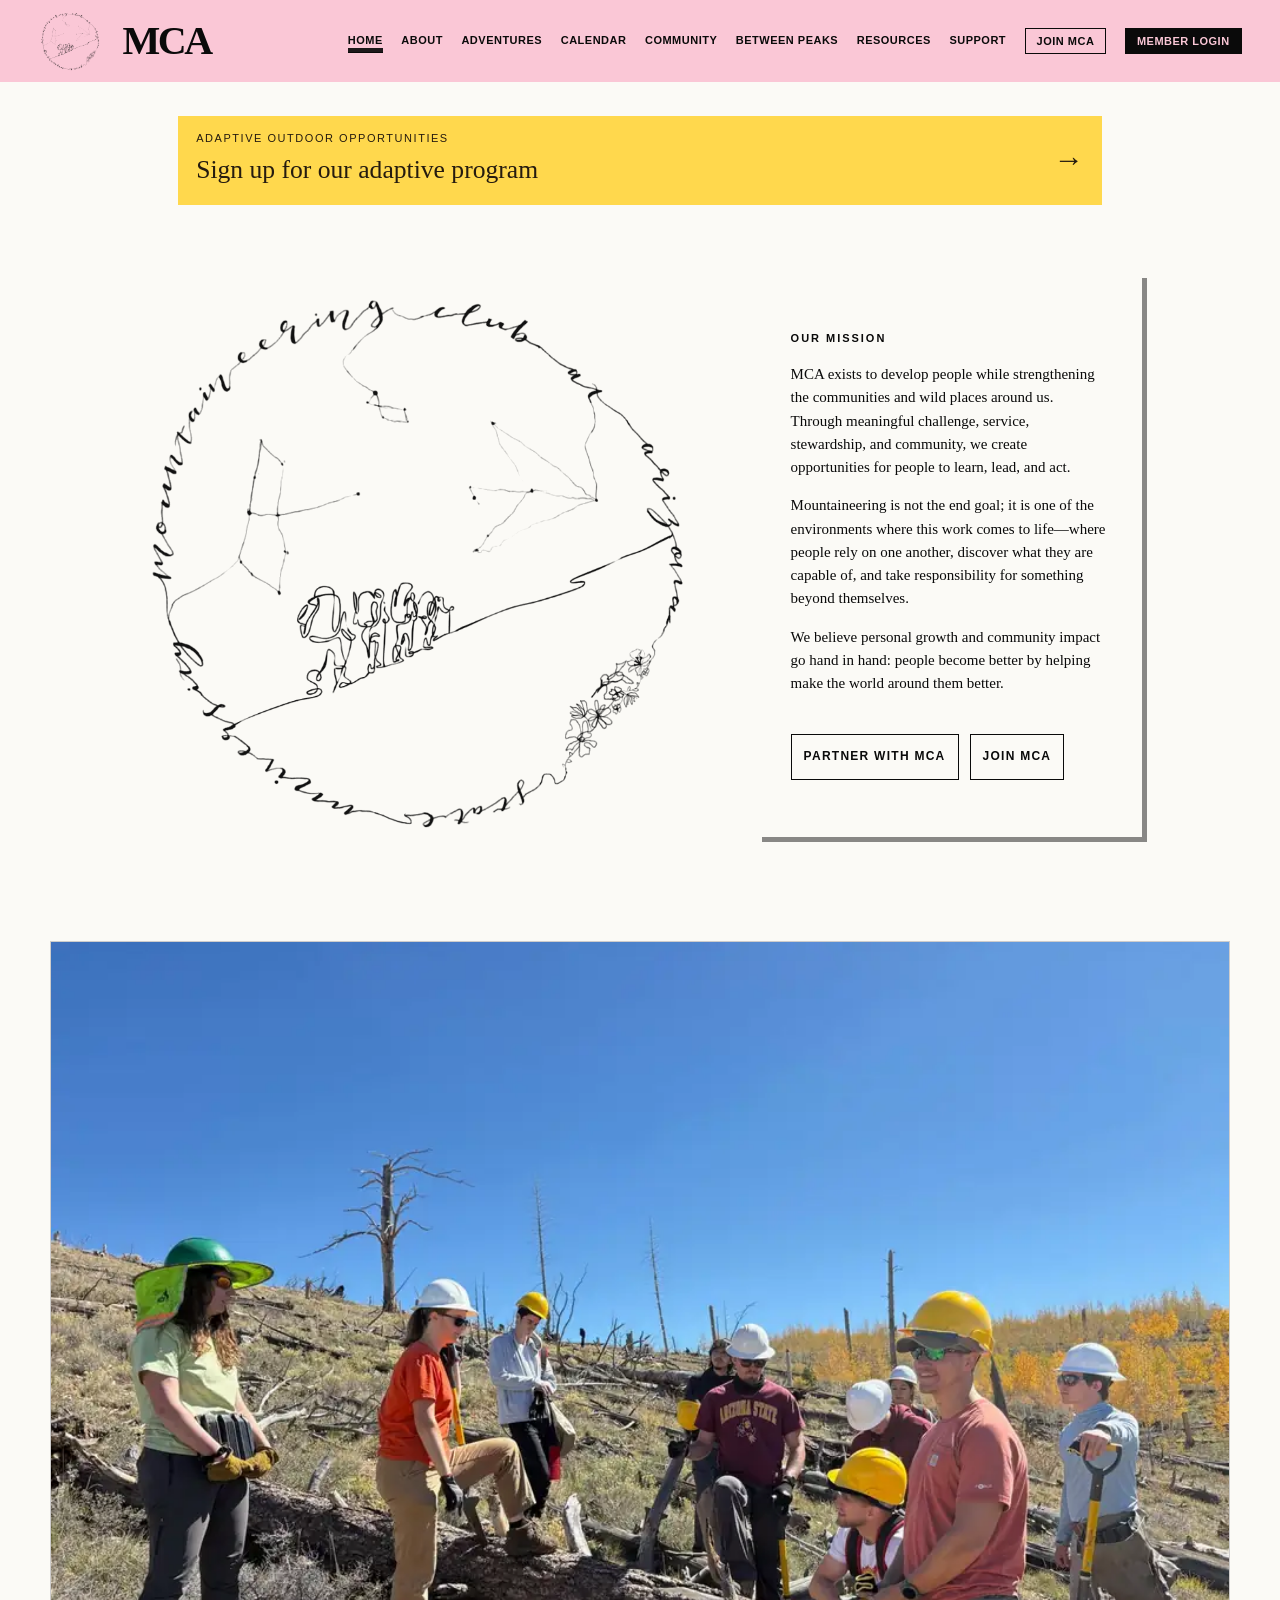
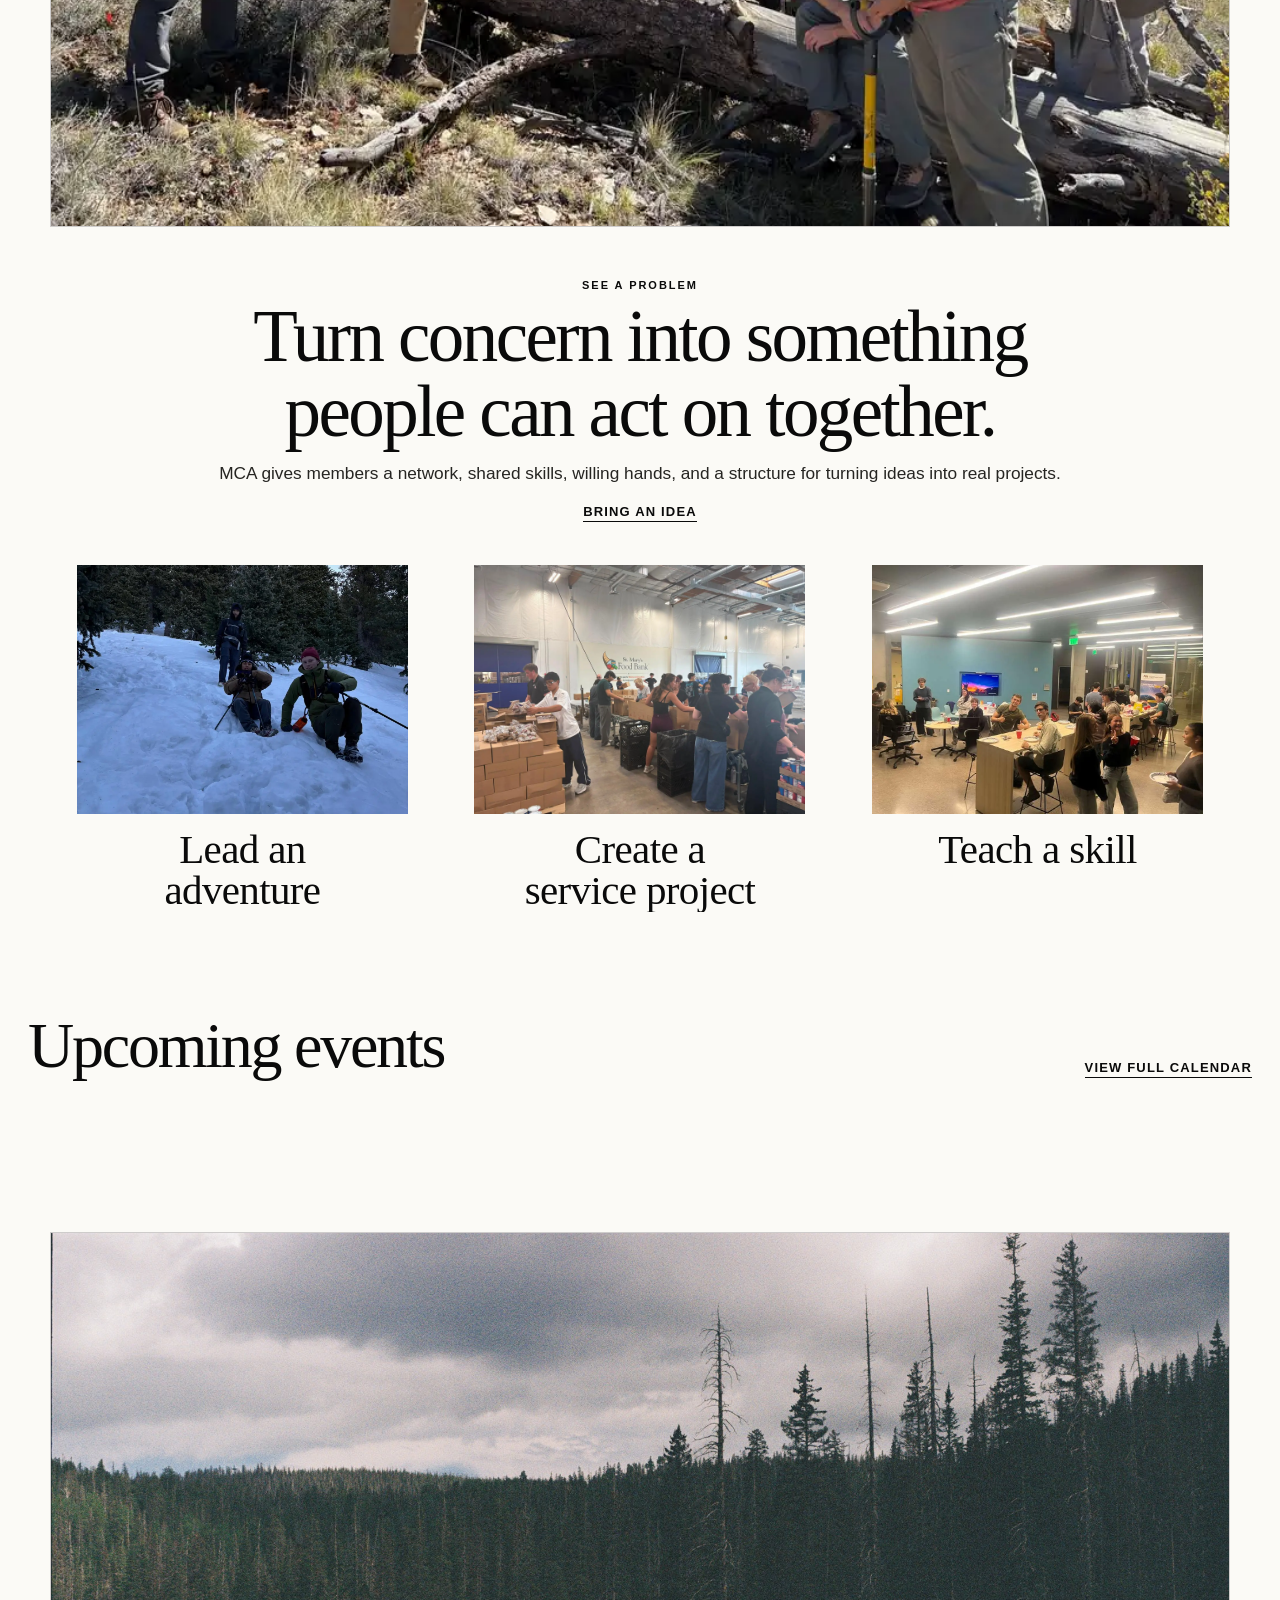
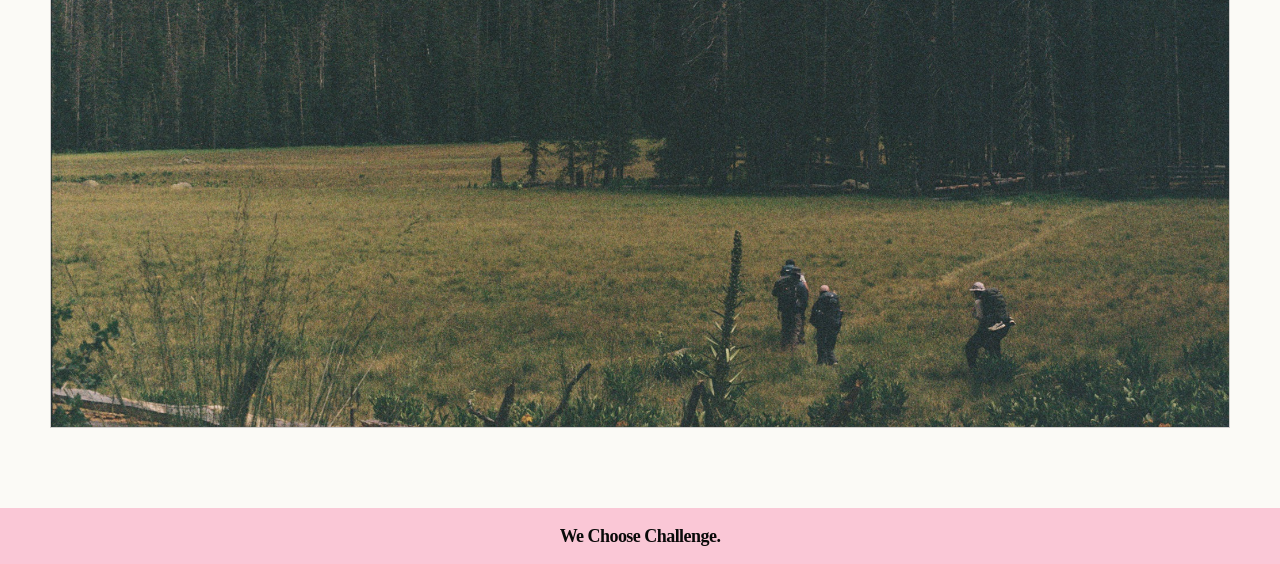
==== commit 99739df9: "Add clean routes for public MCA pages" ====
--- a/index.html
+++ b/index.html
@@ -1000,7 +1000,7 @@
 
 
   <script src="https://assets.calendly.com/assets/external/widget.js" type="text/javascript" defer></script>
-  <script src="js/site.js?v=20261007-4"></script>
+  <script src="js/site.js?v=20261008-2"></script>
   <script src="js/calendar-events-20260801.js?v=20261007-1"></script>
   <script src="js/adaptive-ascents-20260801.js?v=20260828-1"></script>
 </body>
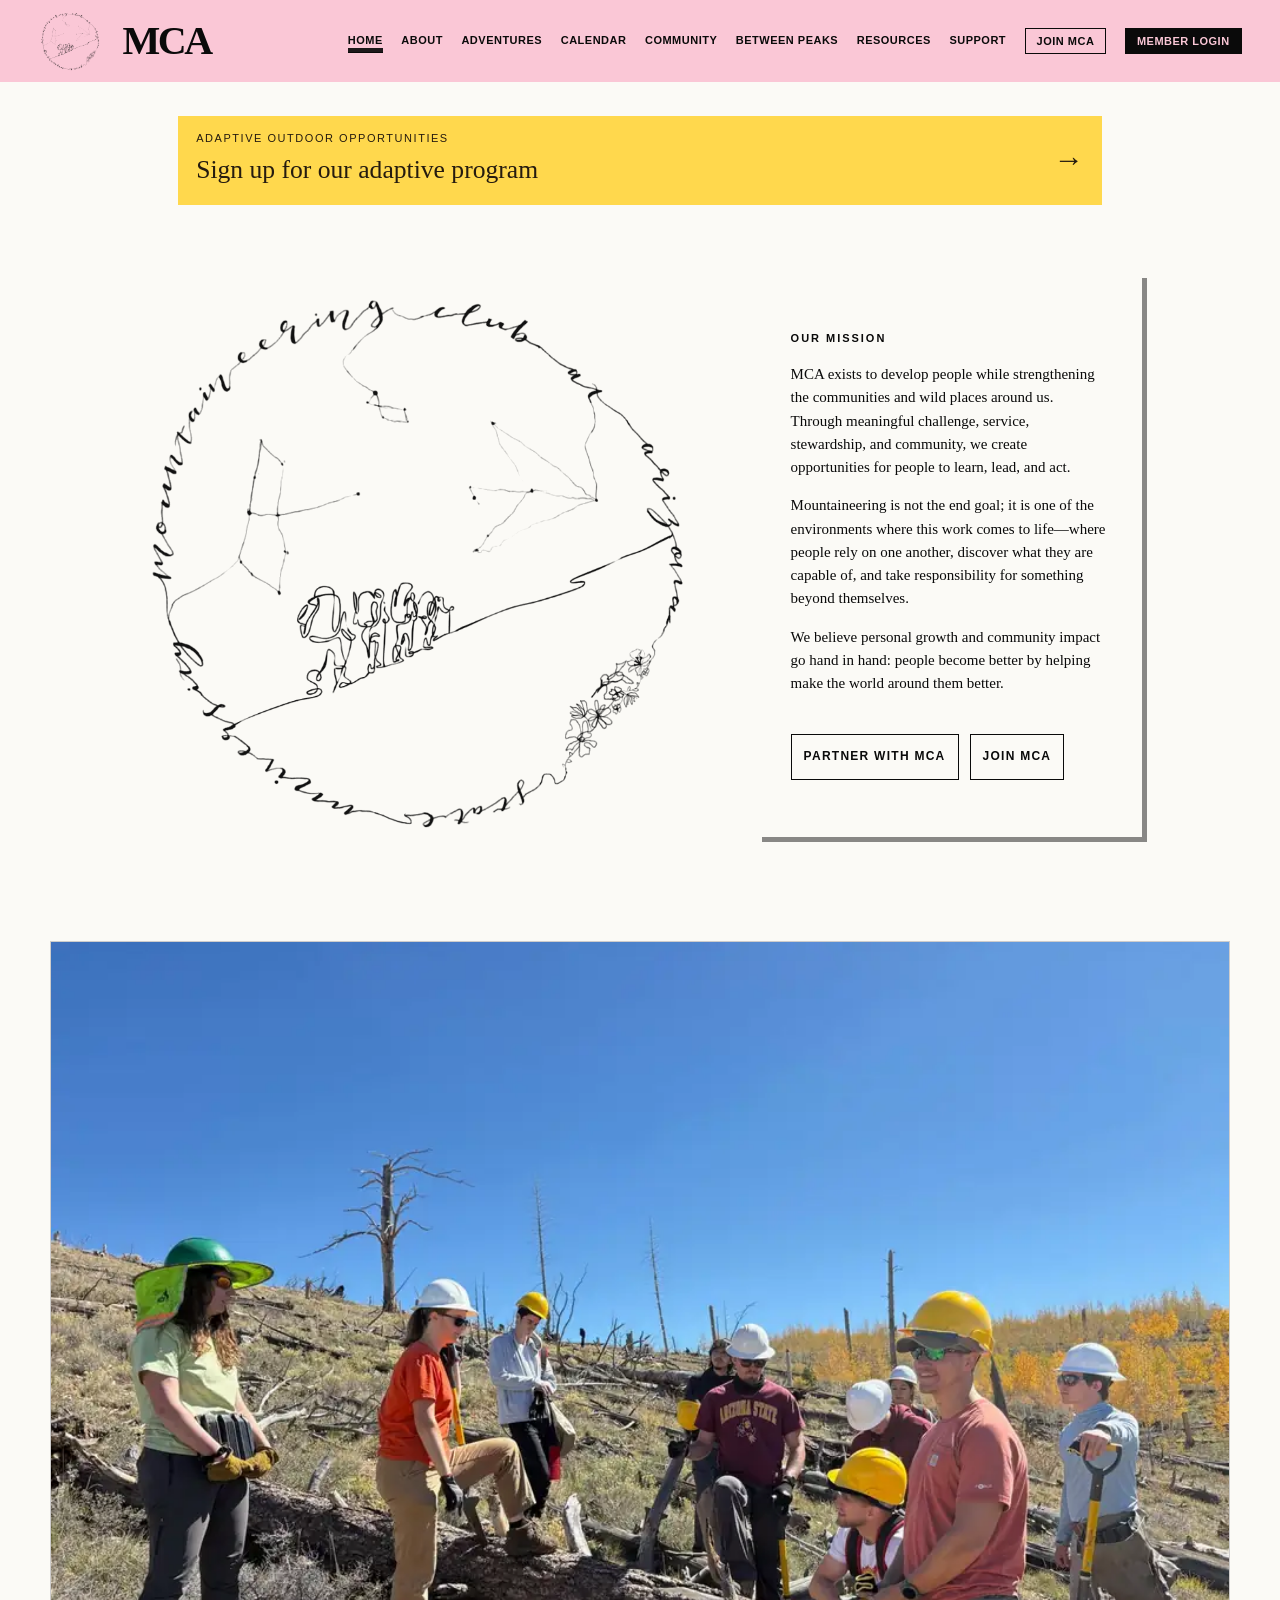
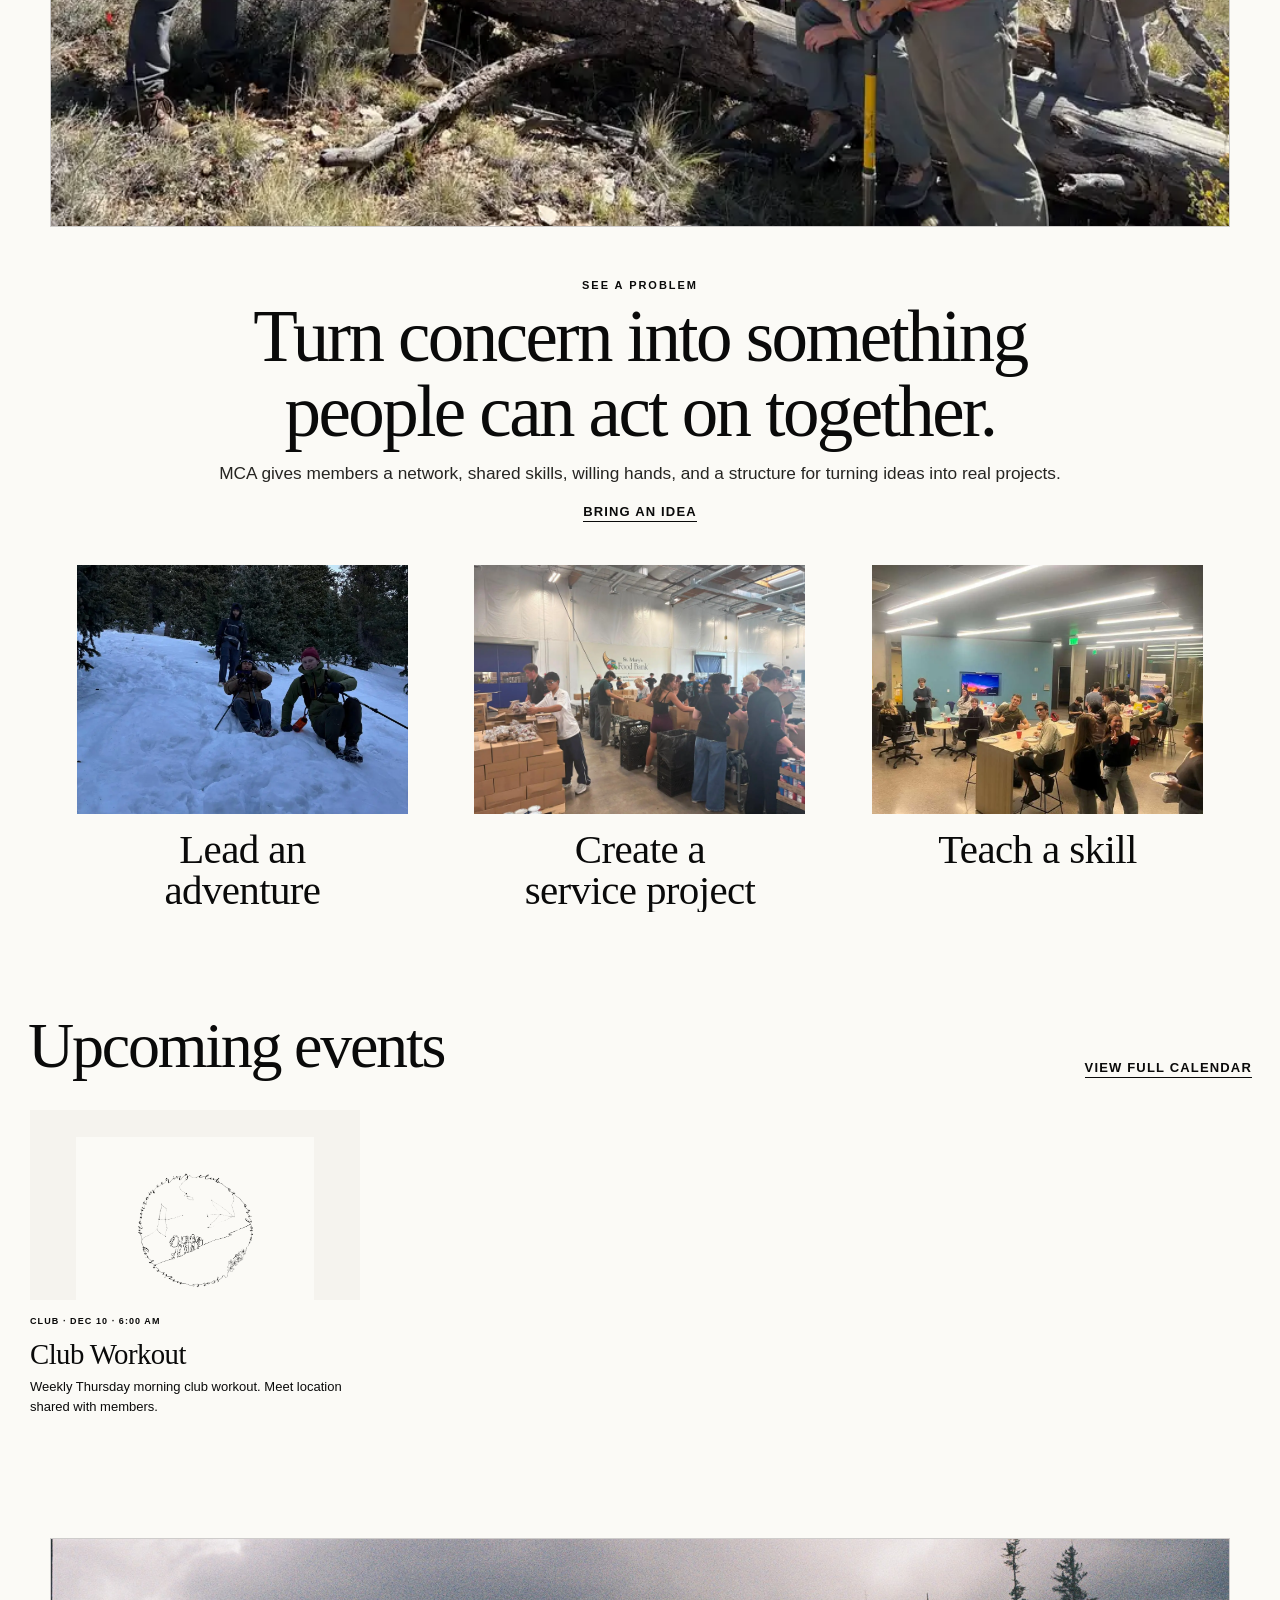
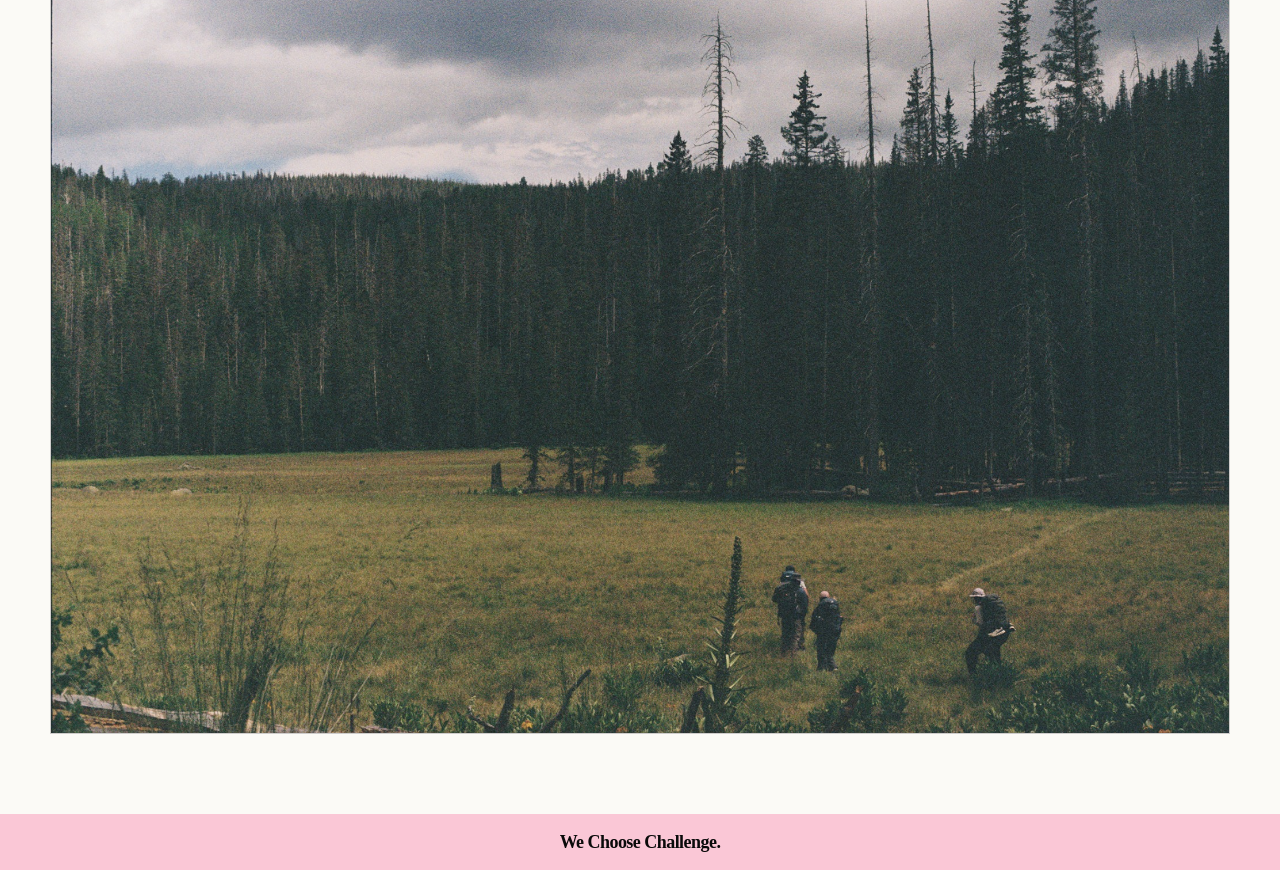
==== commit 55aacacf: "Refresh public stylesheet cache version" ====
--- a/index.html
+++ b/index.html
@@ -20,7 +20,7 @@
 <meta name="twitter:image" content="https://asumountaineering.org/assets/images/brand/mca-social-preview-black-pink.jpg">
 
   <link rel="preload" as="image" href="assets/images/brand/mca-header-final.webp">
-  <link rel="stylesheet" href="css/styles-20260829-6.css?v=20261008-1">
+  <link rel="stylesheet" href="css/styles-20260829-6.css?v=20261008-2">
   <link href="https://assets.calendly.com/assets/external/widget.css" rel="stylesheet">
 </head>
 <body>
--- a/css/styles-20260829-6.css
+++ b/css/styles-20260829-6.css
@@ -261,8 +261,8 @@
 #support .support-impact-grid article>span{display:block;font-size:11px;font-weight:900;letter-spacing:.12em;margin-bottom:28px}
 #support .support-impact-grid h3{margin:0 0 10px;font-family:Georgia,'Times New Roman',serif;font-size:26px;line-height:1.05}
 #support .support-impact-grid p{margin:0;font-size:15px;line-height:1.55}
-#support .support-member-section{display:grid;grid-template-columns:minmax(0,1.4fr) auto;gap:40px;align-items:center;background:#151515!important;color:#fff!important}
-#support .support-member-section .eyebrow,#support .support-member-section p{color:#d7d2c7!important}
+#support .support-member-section{display:grid;grid-template-columns:minmax(0,1.4fr) auto;gap:40px;align-items:center;background:#151515!important;color:#A85F48!important}
+#support .support-member-section .eyebrow,#support .support-member-section h2,#support .support-member-section p{color:#A85F48!important}
 #support .support-portal-button{border:1.5px solid #fff;background:#fff;color:#111;padding:14px 18px;font-weight:900;text-transform:uppercase;letter-spacing:.08em;font-size:12px;white-space:nowrap}
 #support .support-portal-button:hover{background:transparent;color:#fff}
 @media(max-width:980px){
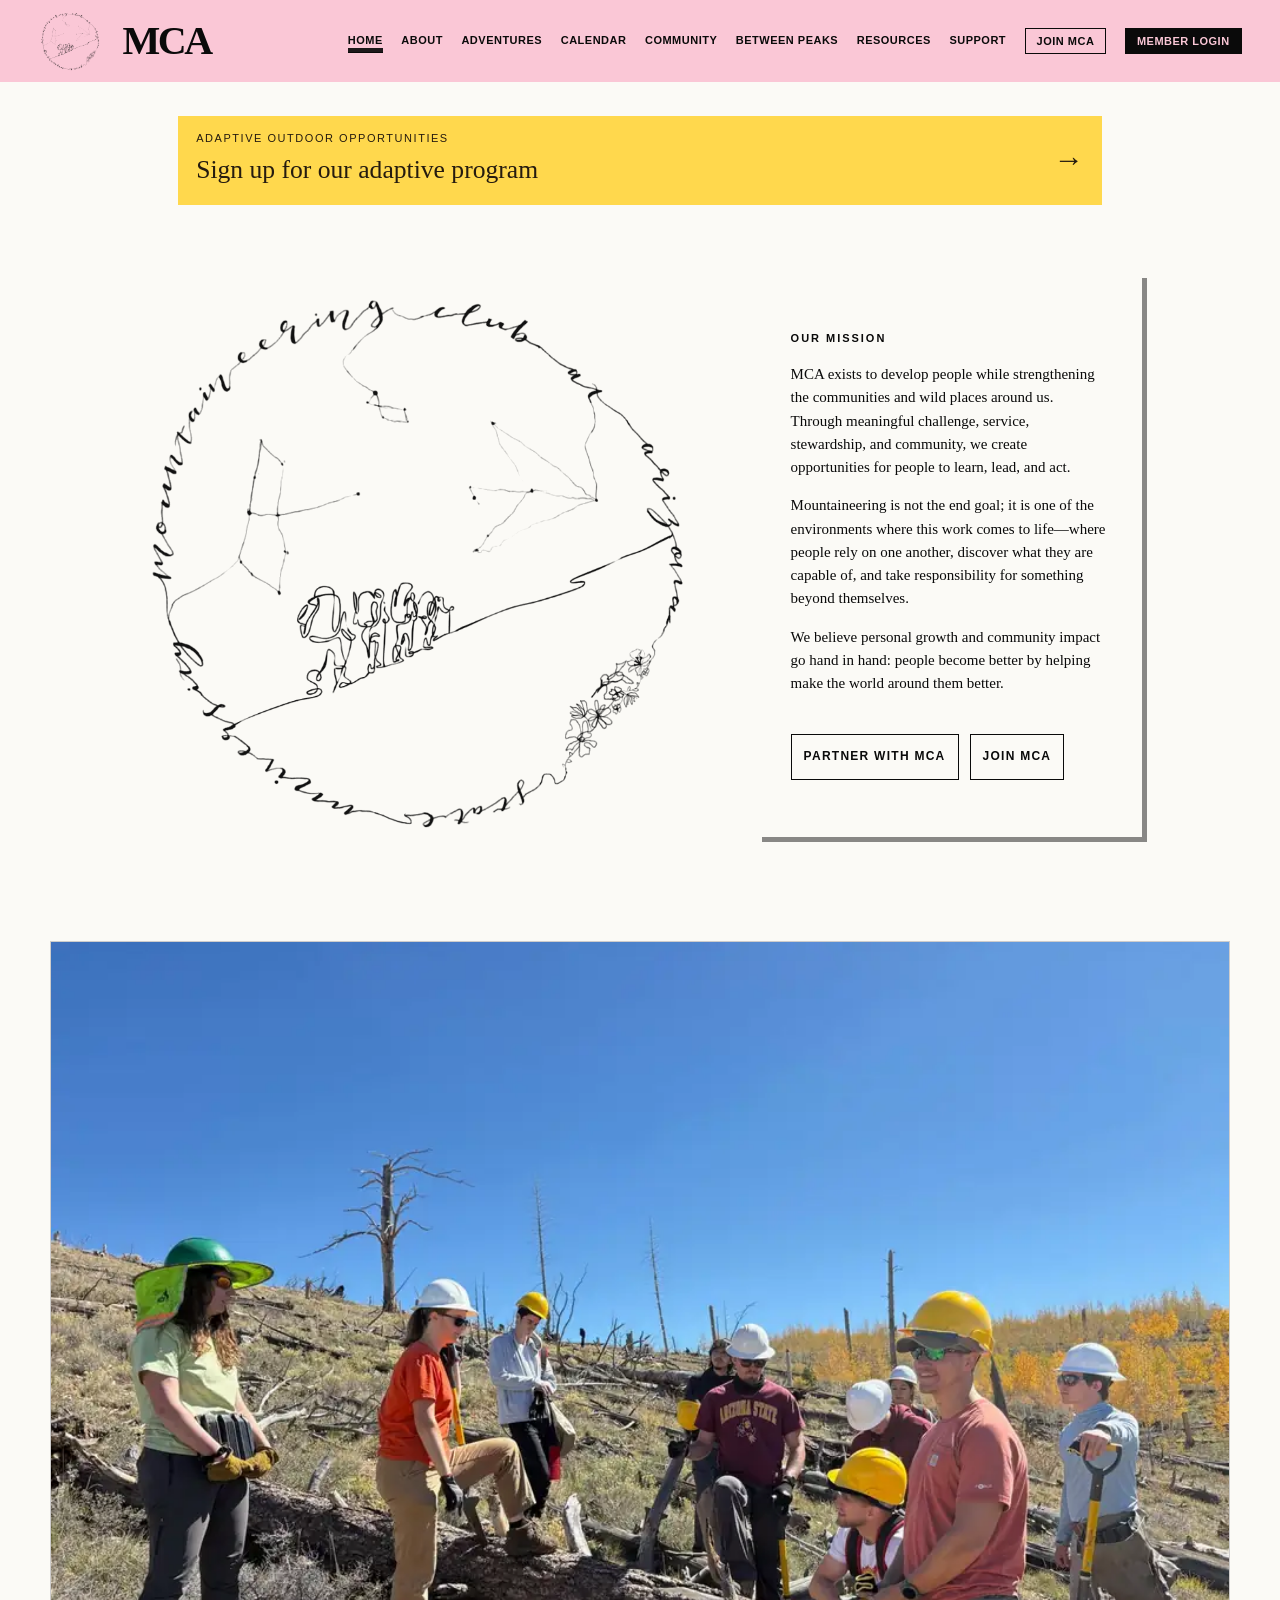
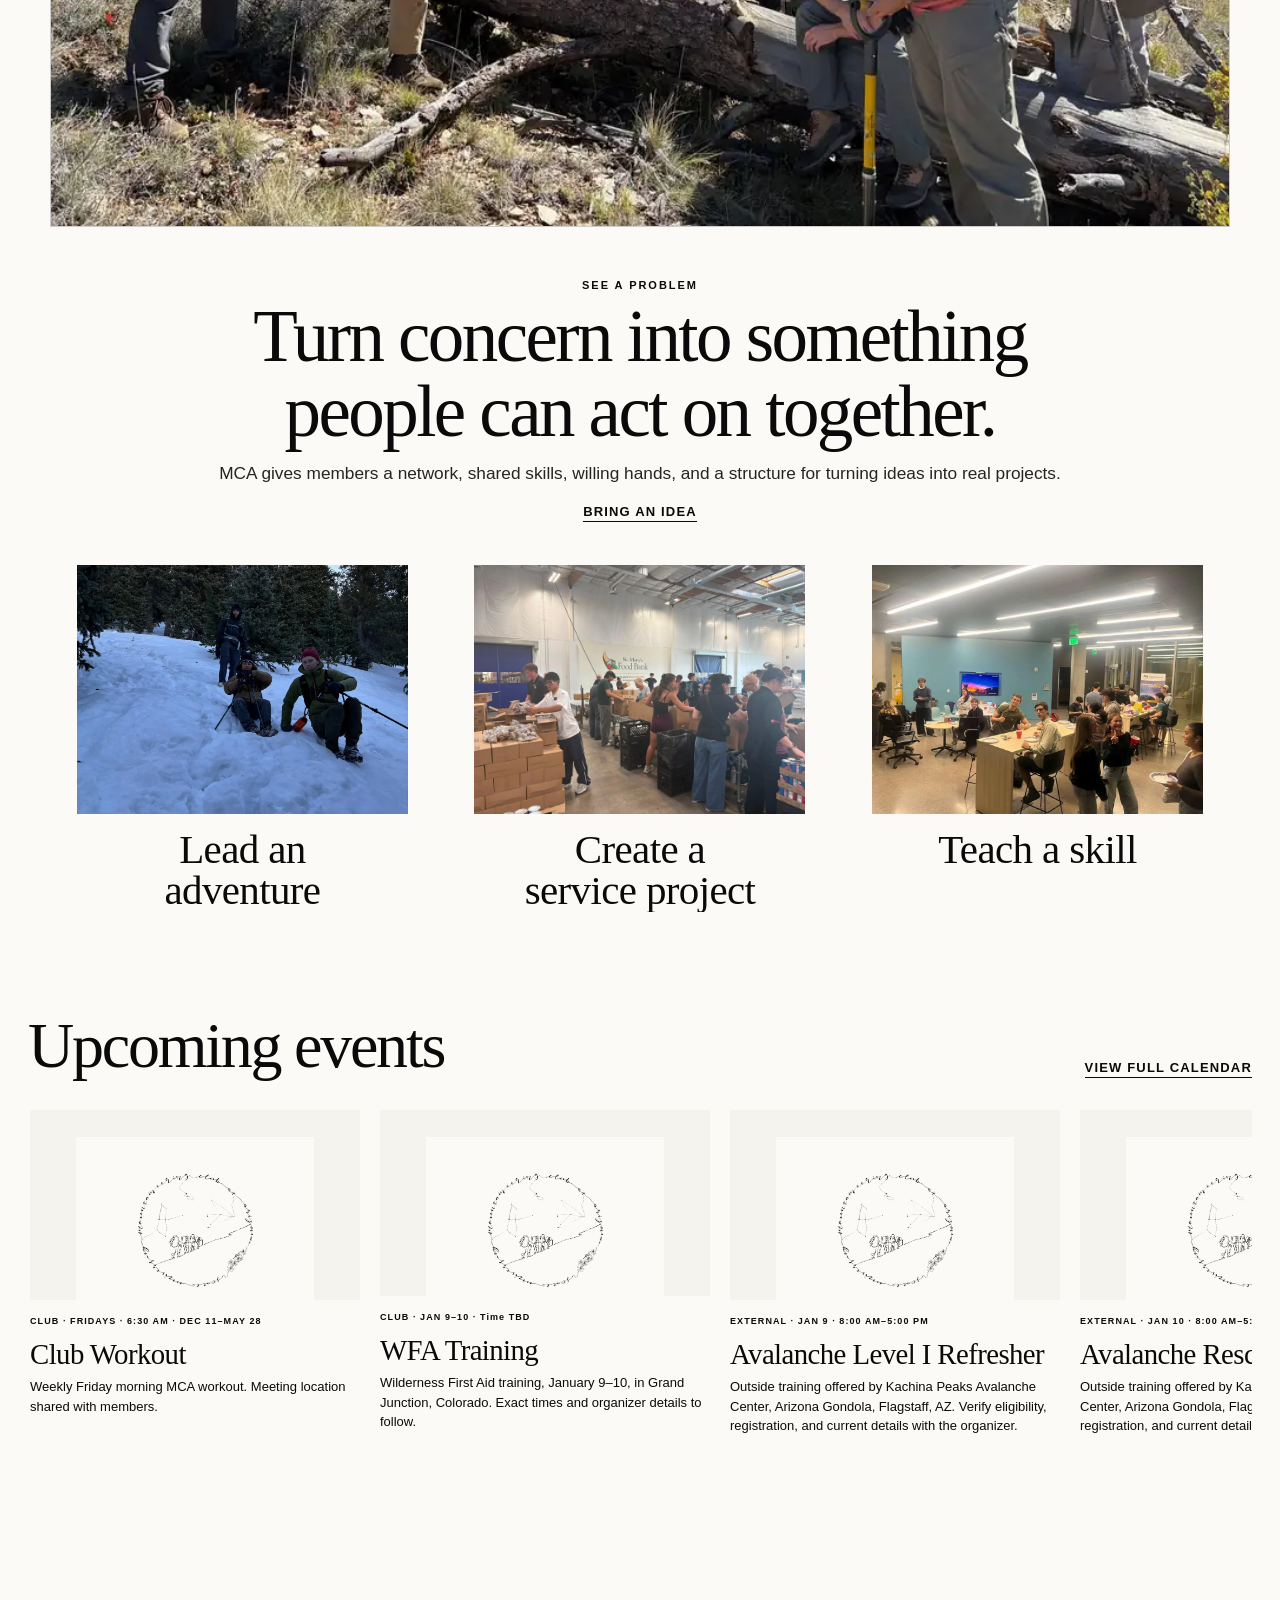
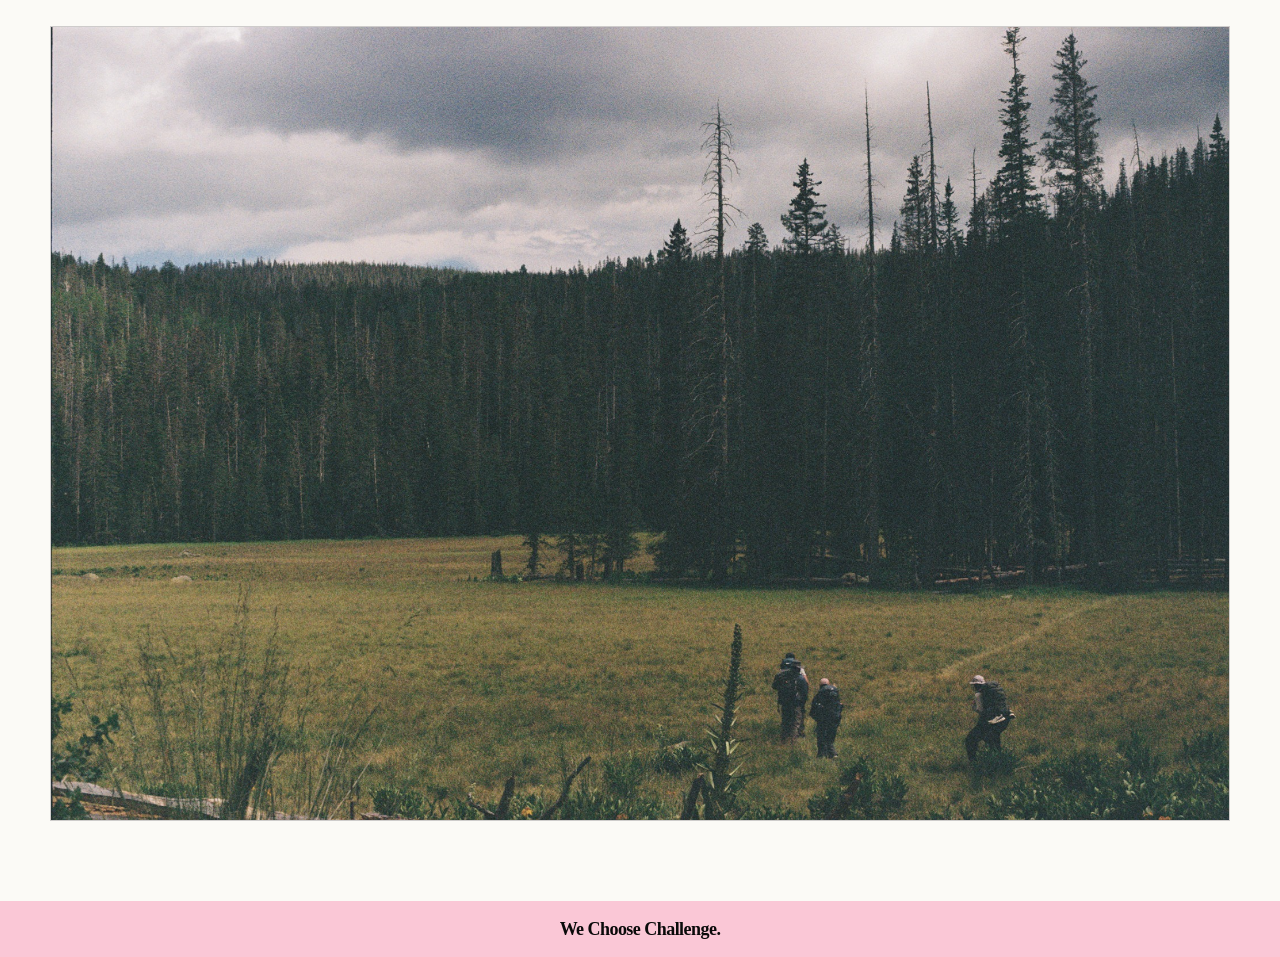
==== commit b0b8c3db: "Update MCA calendar and temporarily hide grant application (index.html)" ====
--- a/index.html
+++ b/index.html
@@ -20,7 +20,7 @@
 <meta name="twitter:image" content="https://asumountaineering.org/assets/images/brand/mca-social-preview-black-pink.jpg">
 
   <link rel="preload" as="image" href="assets/images/brand/mca-header-final.webp">
-  <link rel="stylesheet" href="css/styles-20260829-6.css?v=20261008-2">
+  <link rel="stylesheet" href="css/styles-20260829-6.css?v=20261104-1">
   <link href="https://assets.calendly.com/assets/external/widget.css" rel="stylesheet">
 </head>
 <body>
@@ -313,6 +313,7 @@
       <span><i class="calendar-legend-swatch stewardship" aria-hidden="true"></i>Stewardship</span>
       <span><i class="calendar-legend-swatch community" aria-hidden="true"></i>Community</span>
       <span><i class="calendar-legend-swatch adaptive" aria-hidden="true"></i>Adaptive</span>
+      <span><i class="calendar-legend-swatch training" aria-hidden="true"></i>Outside training</span>
     </div>
     <div class="calendar-toolbar">
       <button id="calendarPrev" class="btn" aria-label="Previous month">← Previous</button>
@@ -520,8 +521,7 @@
     <div id="community-tab-events" class="community-tabpanel">
       <div class="community-page-heading"><h1>Social Events</h1></div>
       <div class="community-simple-grid community-event-grid">
-        <article class="community-simple-card community-project-card"><small>FRIDAY · OCTOBER 9 · 6:00 AM</small><h2>Club Workout</h2><p>Meet for a morning club workout. Location details will be shared with members.</p></article>
-        <article class="community-simple-card community-project-card"><small>THURSDAYS · 6:00 AM · STARTING OCTOBER 15</small><h2>Club Workouts</h2><p>Weekly morning workouts to train together and build club community.</p></article>
+        <article class="community-simple-card community-project-card"><small>FRIDAYS · 6:30 AM · STARTING NOVEMBER 6</small><h2>Club Workouts</h2><p>Weekly Friday morning workouts. Meeting location will be shared with members.</p></article>
         <article class="community-simple-card community-project-card"><small>SOCIAL · OCTOBER 17</small><h2>Bouldering</h2><p>Join MCA for a bouldering meetup. Time and location details will be shared with members.</p></article>
       </div>
     </div>
@@ -1001,7 +1001,7 @@
 
   <script src="https://assets.calendly.com/assets/external/widget.js" type="text/javascript" defer></script>
   <script src="js/site.js?v=20261008-2"></script>
-  <script src="js/calendar-events-20260801.js?v=20261007-1"></script>
+  <script src="js/calendar-events-20260801.js?v=20261104-1"></script>
   <script src="js/adaptive-ascents-20260801.js?v=20260828-1"></script>
 </body>
 </html>
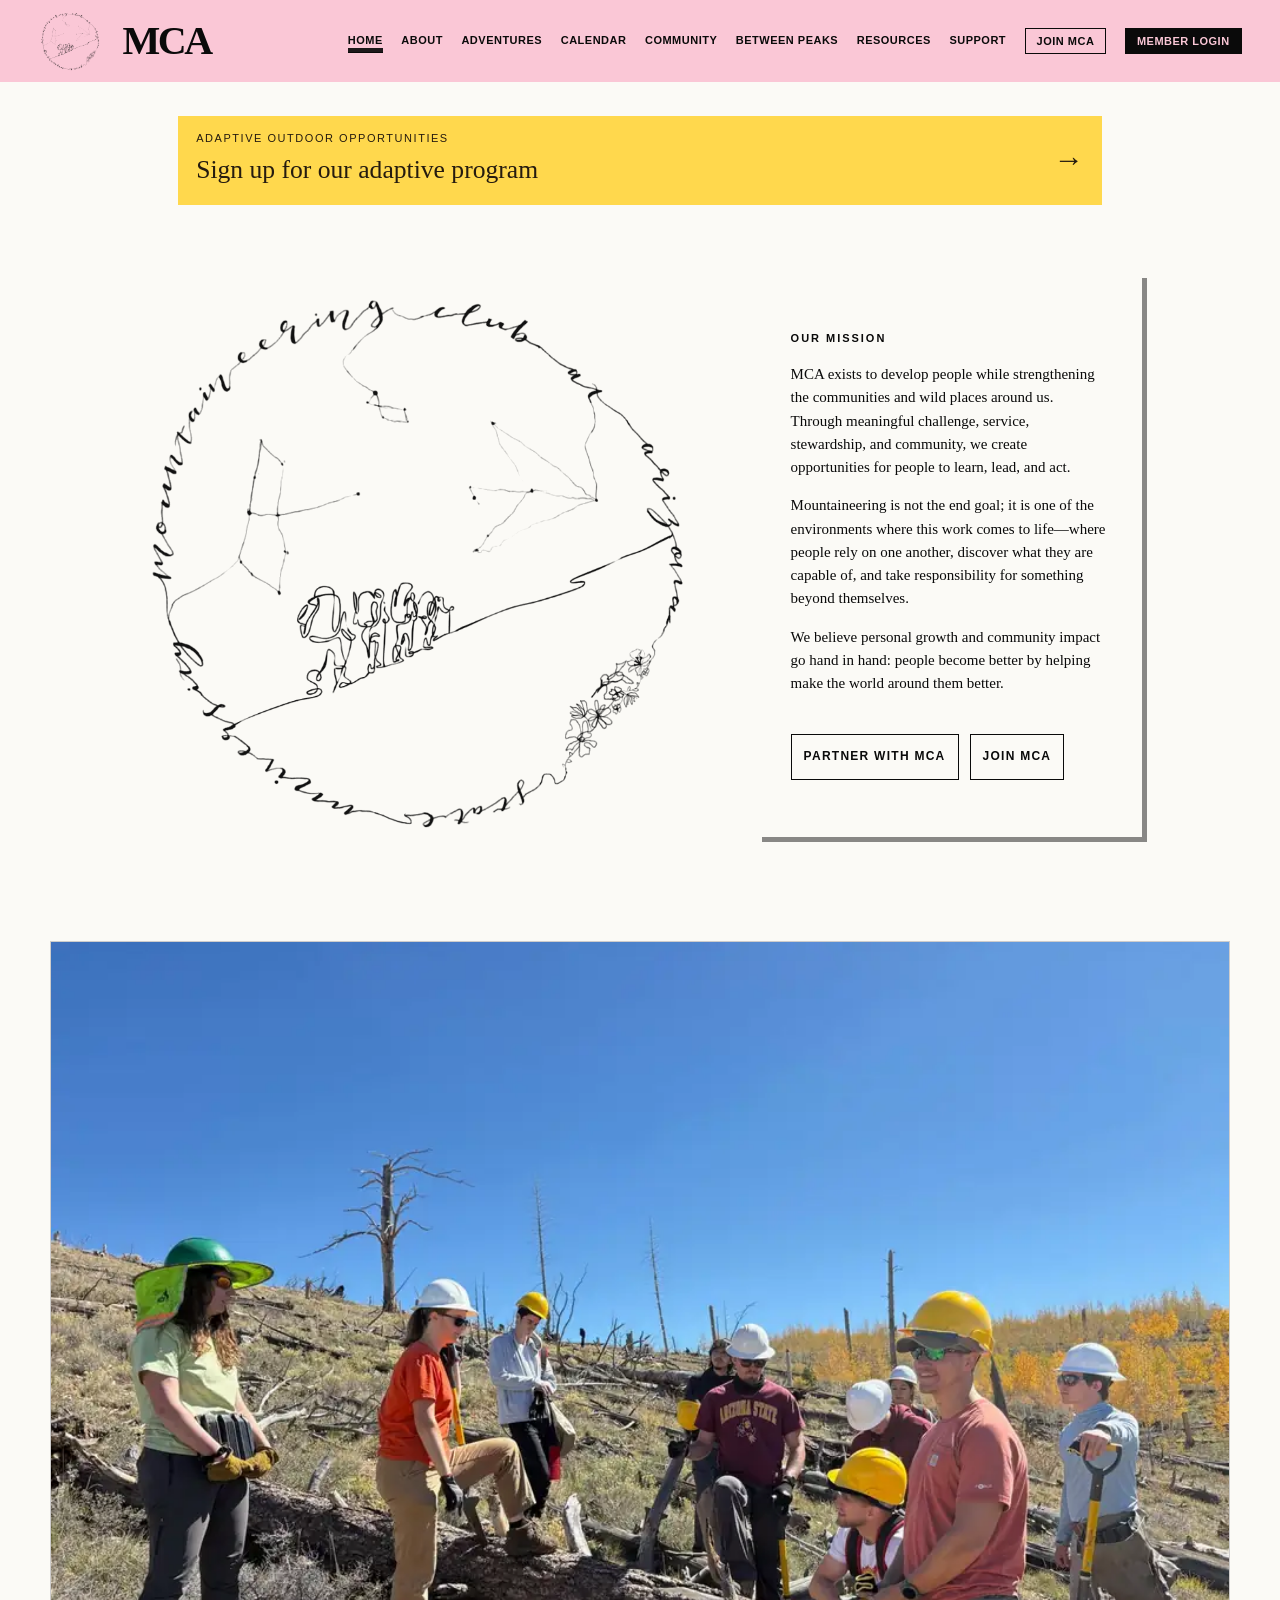
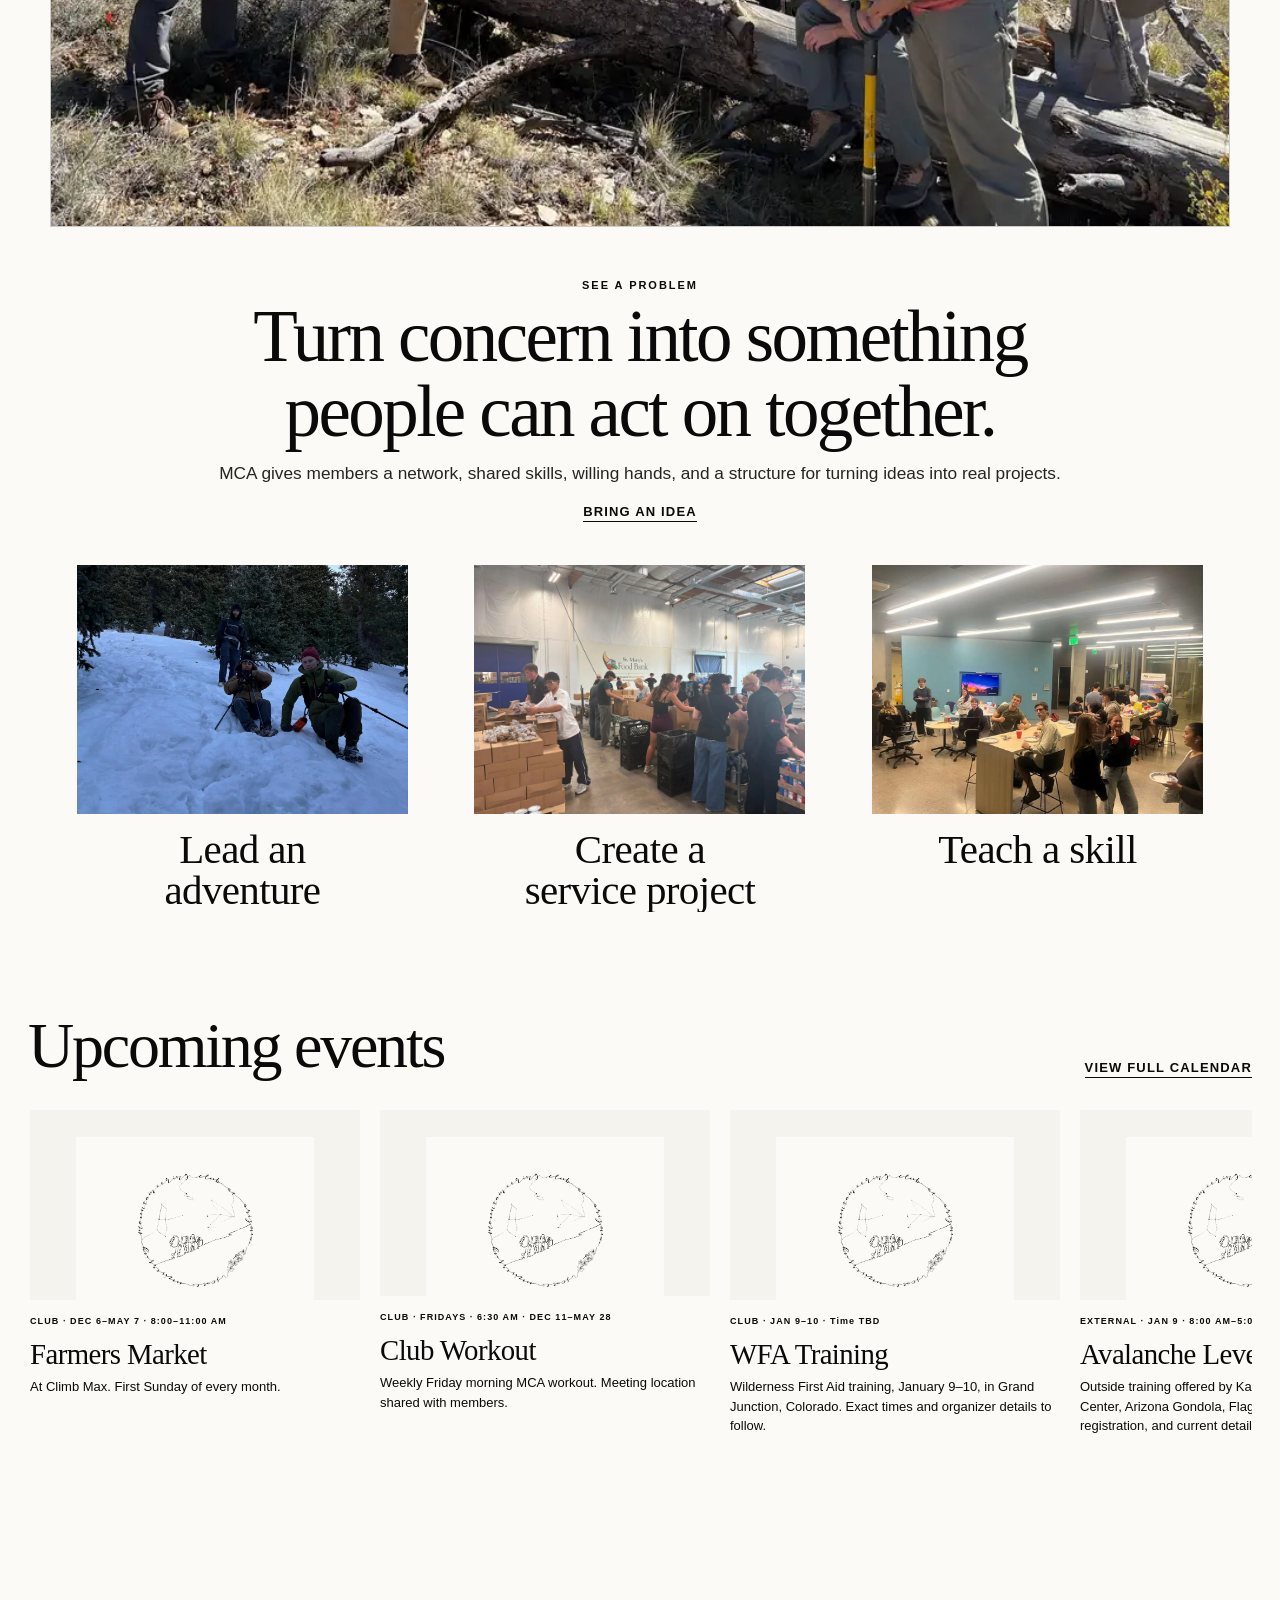
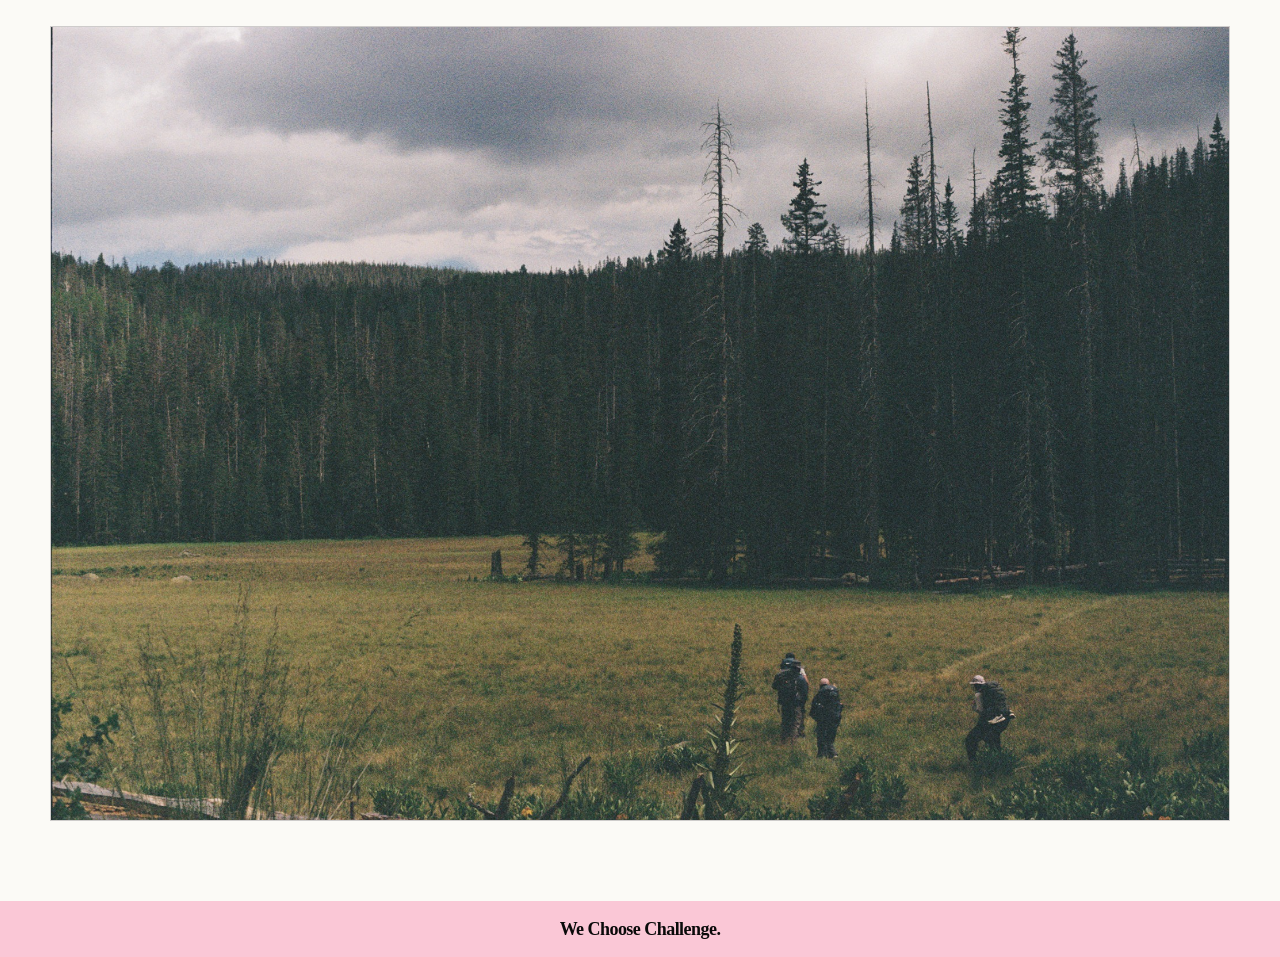
==== commit 84674575: "Refresh site script for recurring farmers market calendar event" ====
--- a/index.html
+++ b/index.html
@@ -1000,7 +1000,7 @@
 
 
   <script src="https://assets.calendly.com/assets/external/widget.js" type="text/javascript" defer></script>
-  <script src="js/site.js?v=20261008-2"></script>
+  <script src="js/site.js?v=20261104-farmers-market"></script>
   <script src="js/calendar-events-20260801.js?v=20261104-1"></script>
   <script src="js/adaptive-ascents-20260801.js?v=20260828-1"></script>
 </body>
--- a/css/styles-20260829-6.css
+++ b/css/styles-20260829-6.css
@@ -313,3 +313,11 @@
   #home .home-photo-insert{width:calc(100% - 30px);margin-top:28px}
   #home .home-photo-insert--closing{margin-top:36px;margin-bottom:34px}
 }
+
+/* Outside training is a separate category from MCA-hosted events. */
+#calendar .calendar-event-training {
+  border-left-color: #9750ad;
+  background: rgba(151, 80, 173, .13);
+  color: #302c32;
+}
+.calendar-legend-swatch.training { background: #9750ad; }
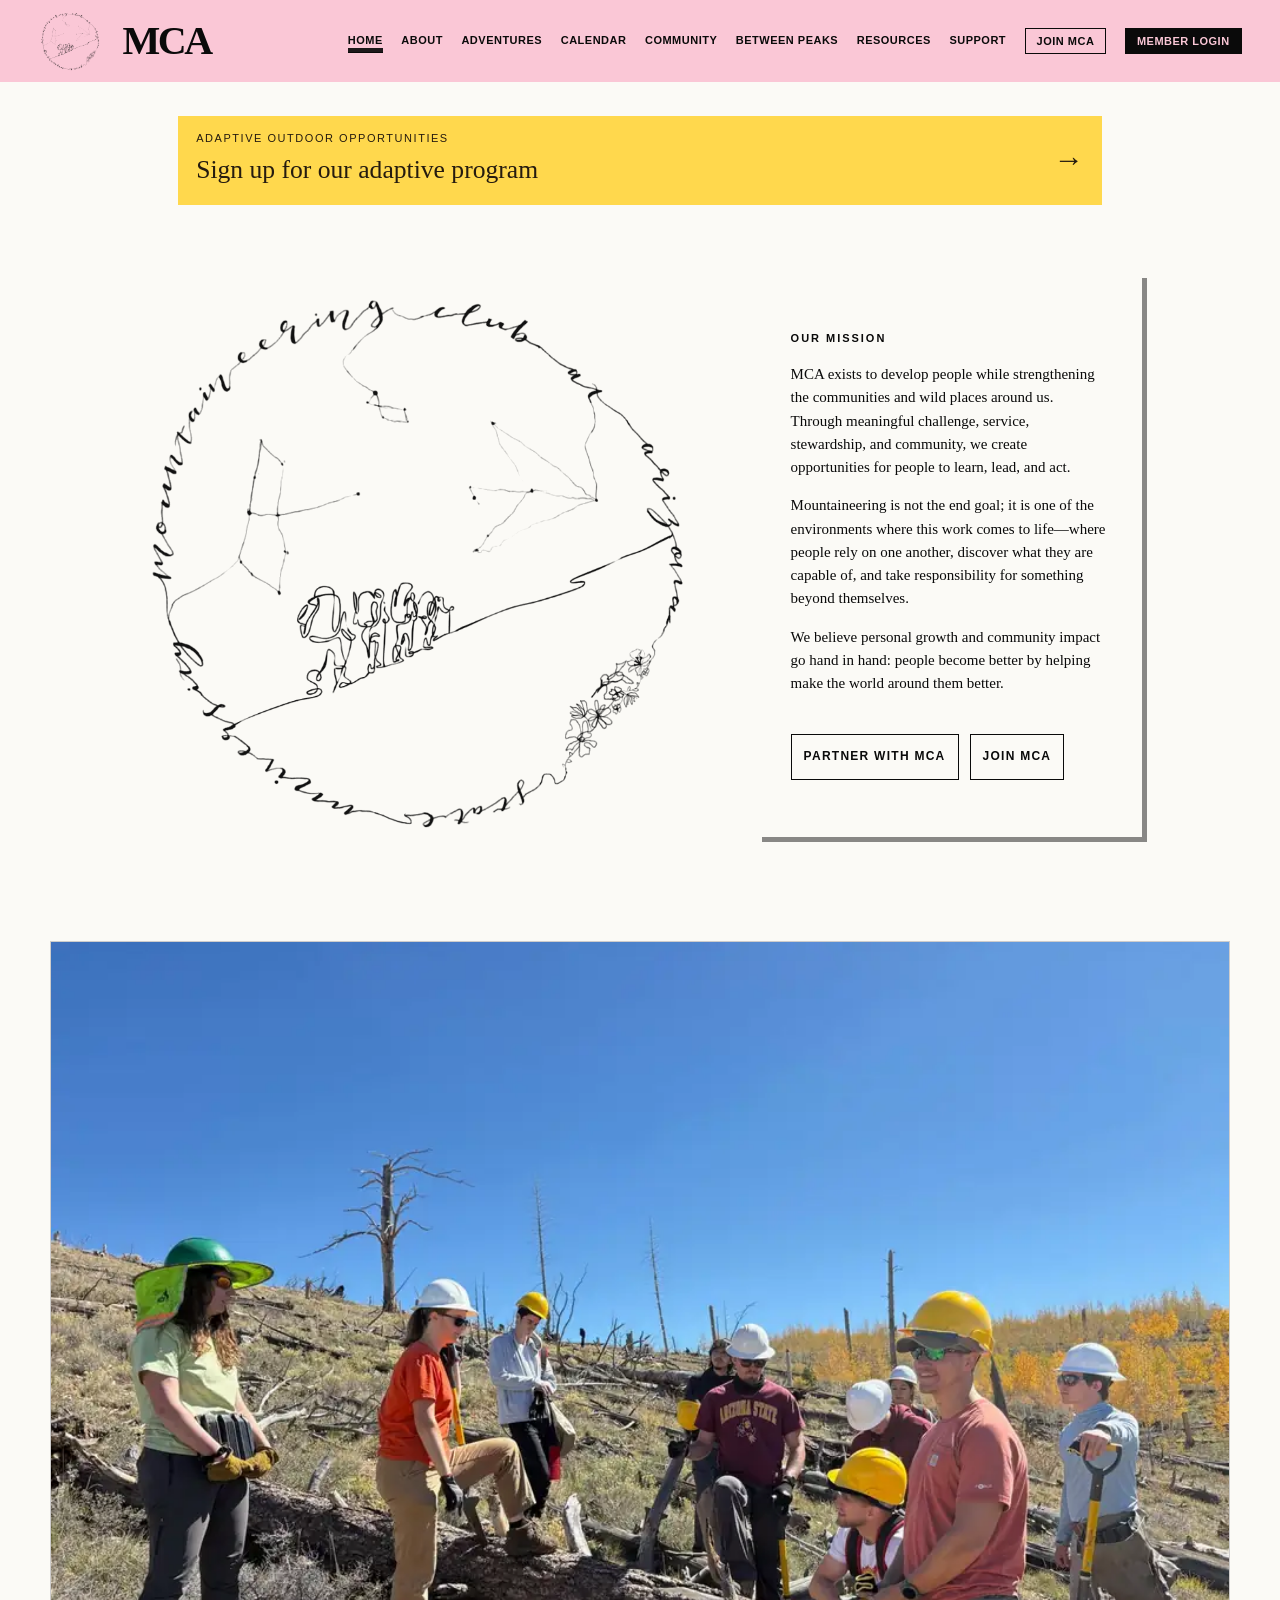
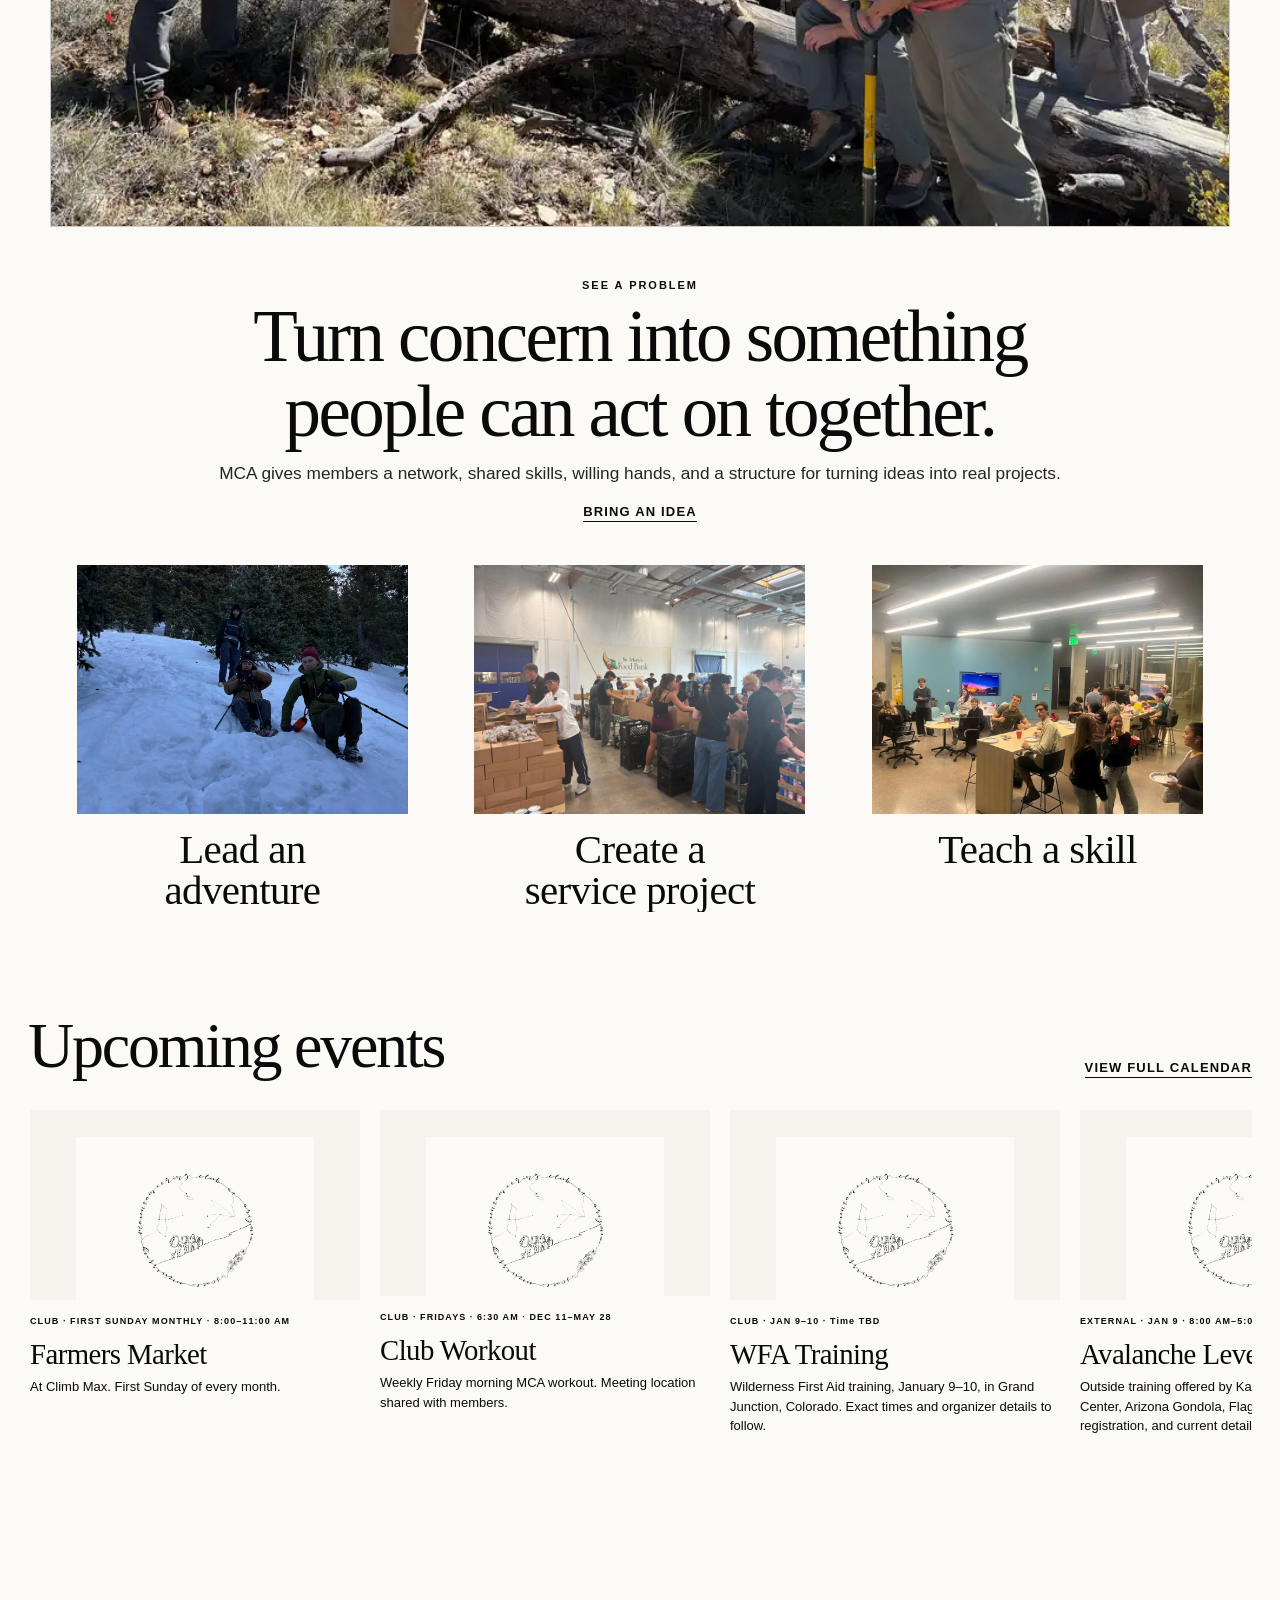
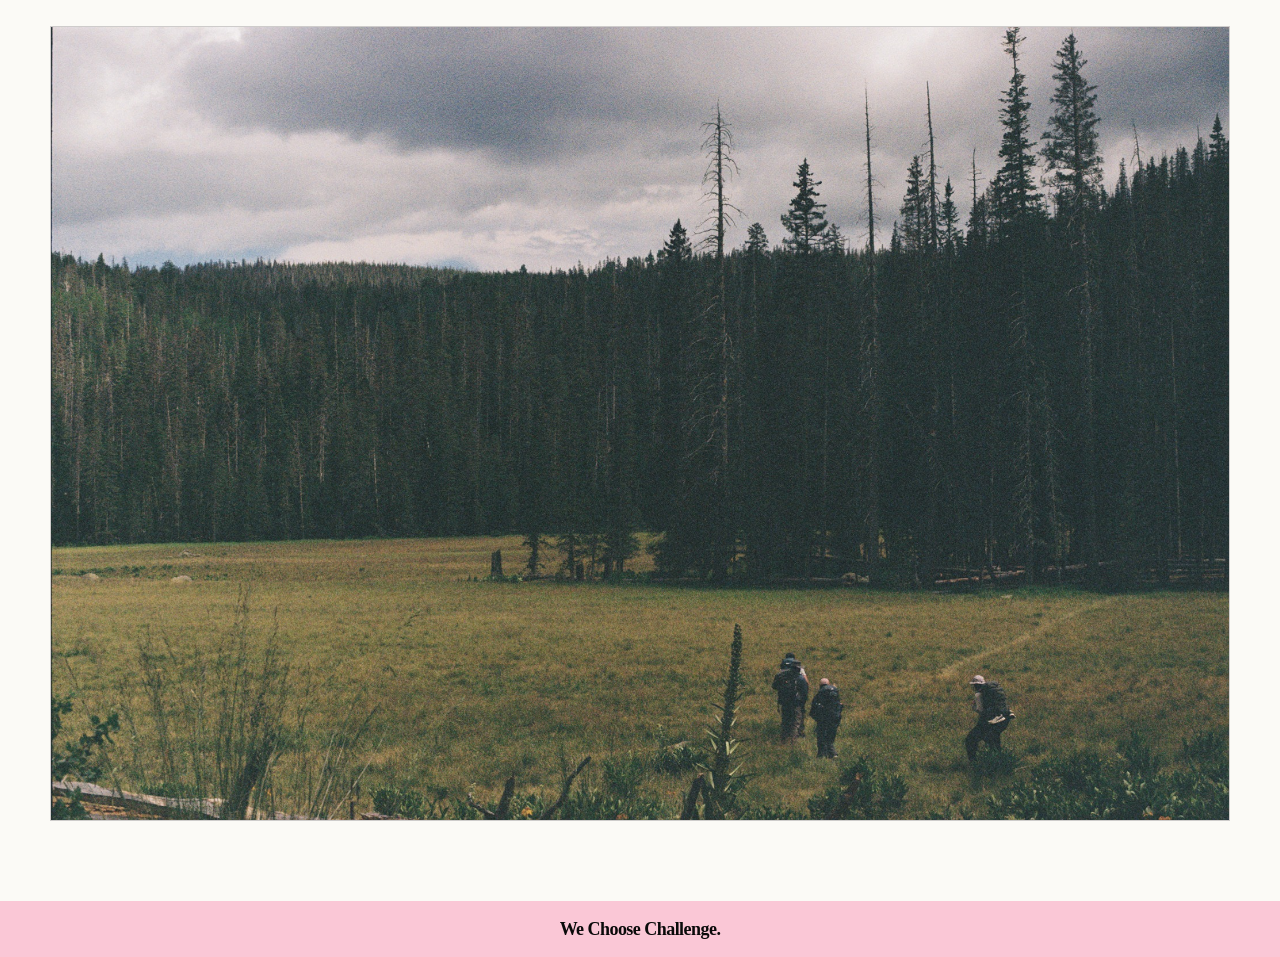
==== commit 89b5e83f: "Refresh home event script for monthly Farmers Market label" ====
--- a/index.html
+++ b/index.html
@@ -1001,7 +1001,7 @@
 
   <script src="https://assets.calendly.com/assets/external/widget.js" type="text/javascript" defer></script>
   <script src="js/site.js?v=20261104-farmers-market"></script>
-  <script src="js/calendar-events-20260801.js?v=20261104-1"></script>
+  <script src="js/calendar-events-20260801.js?v=20261104-farmers-market"></script>
   <script src="js/adaptive-ascents-20260801.js?v=20260828-1"></script>
 </body>
 </html>
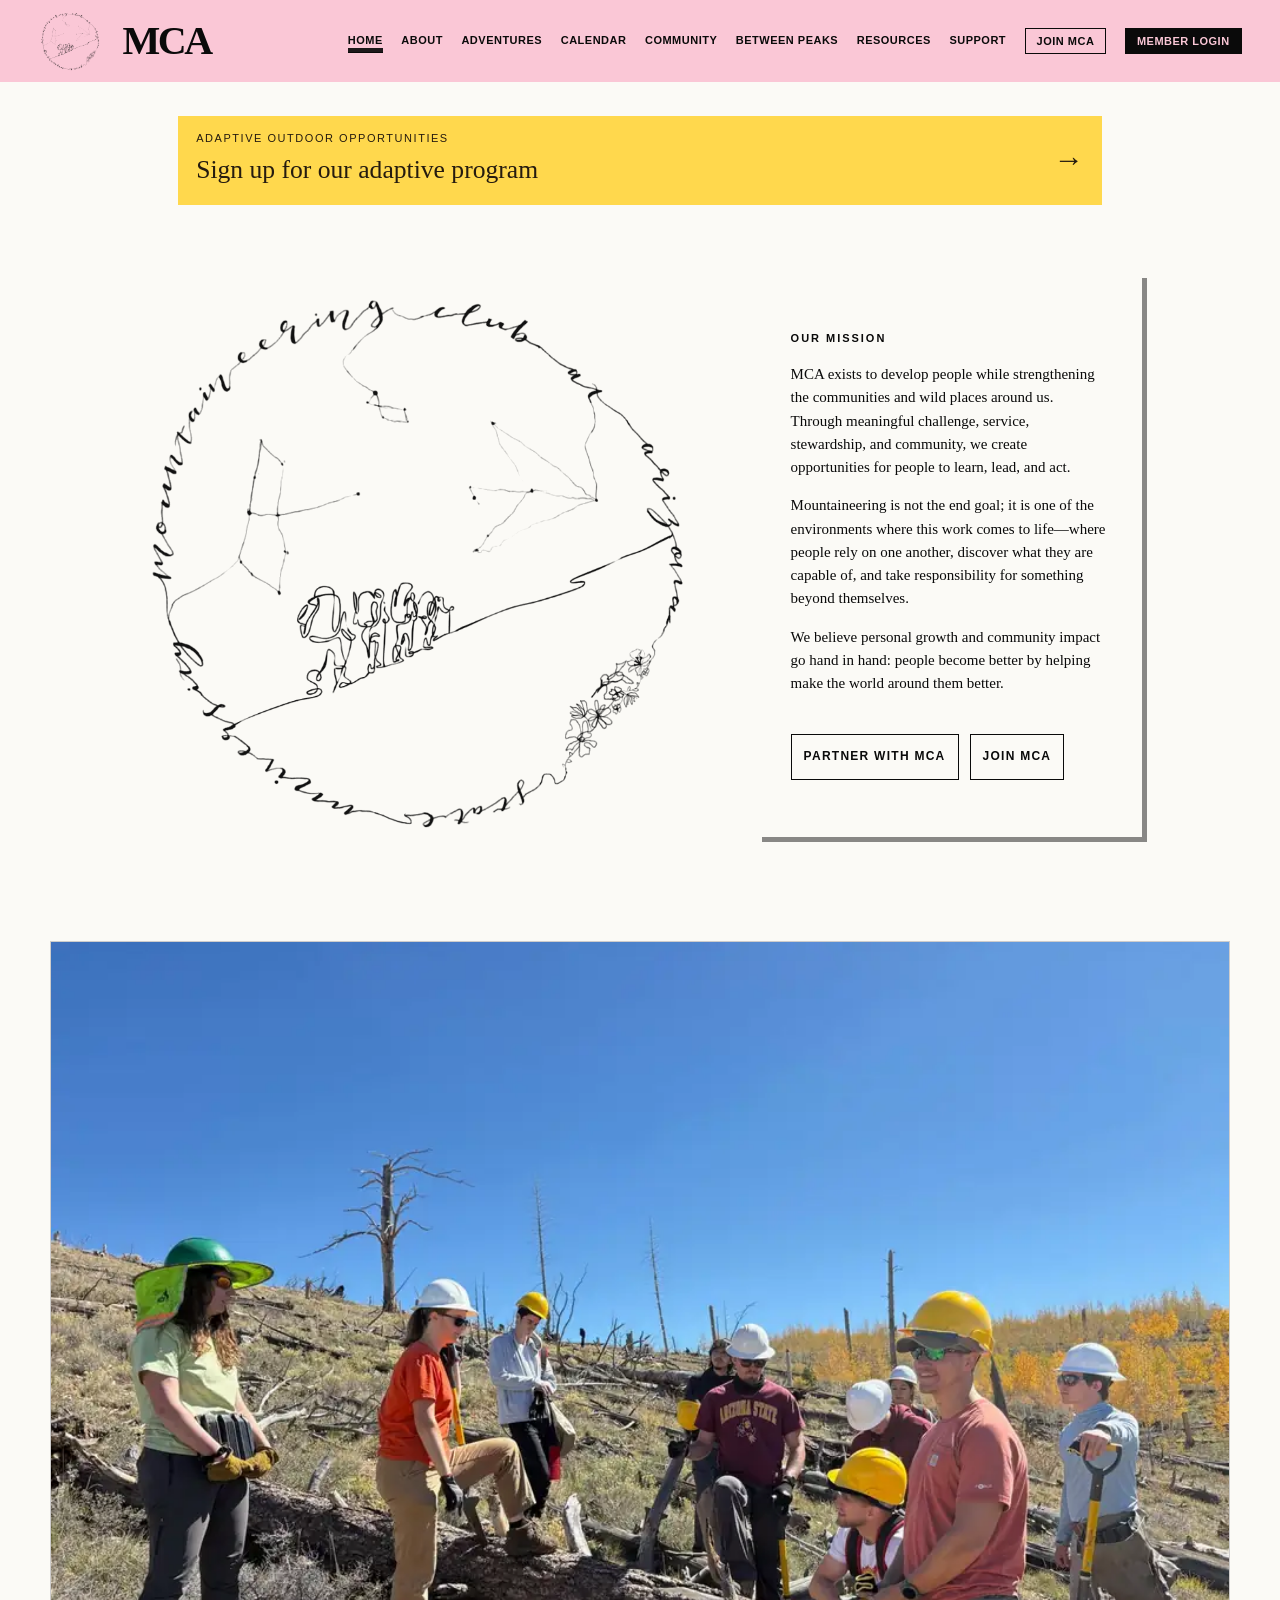
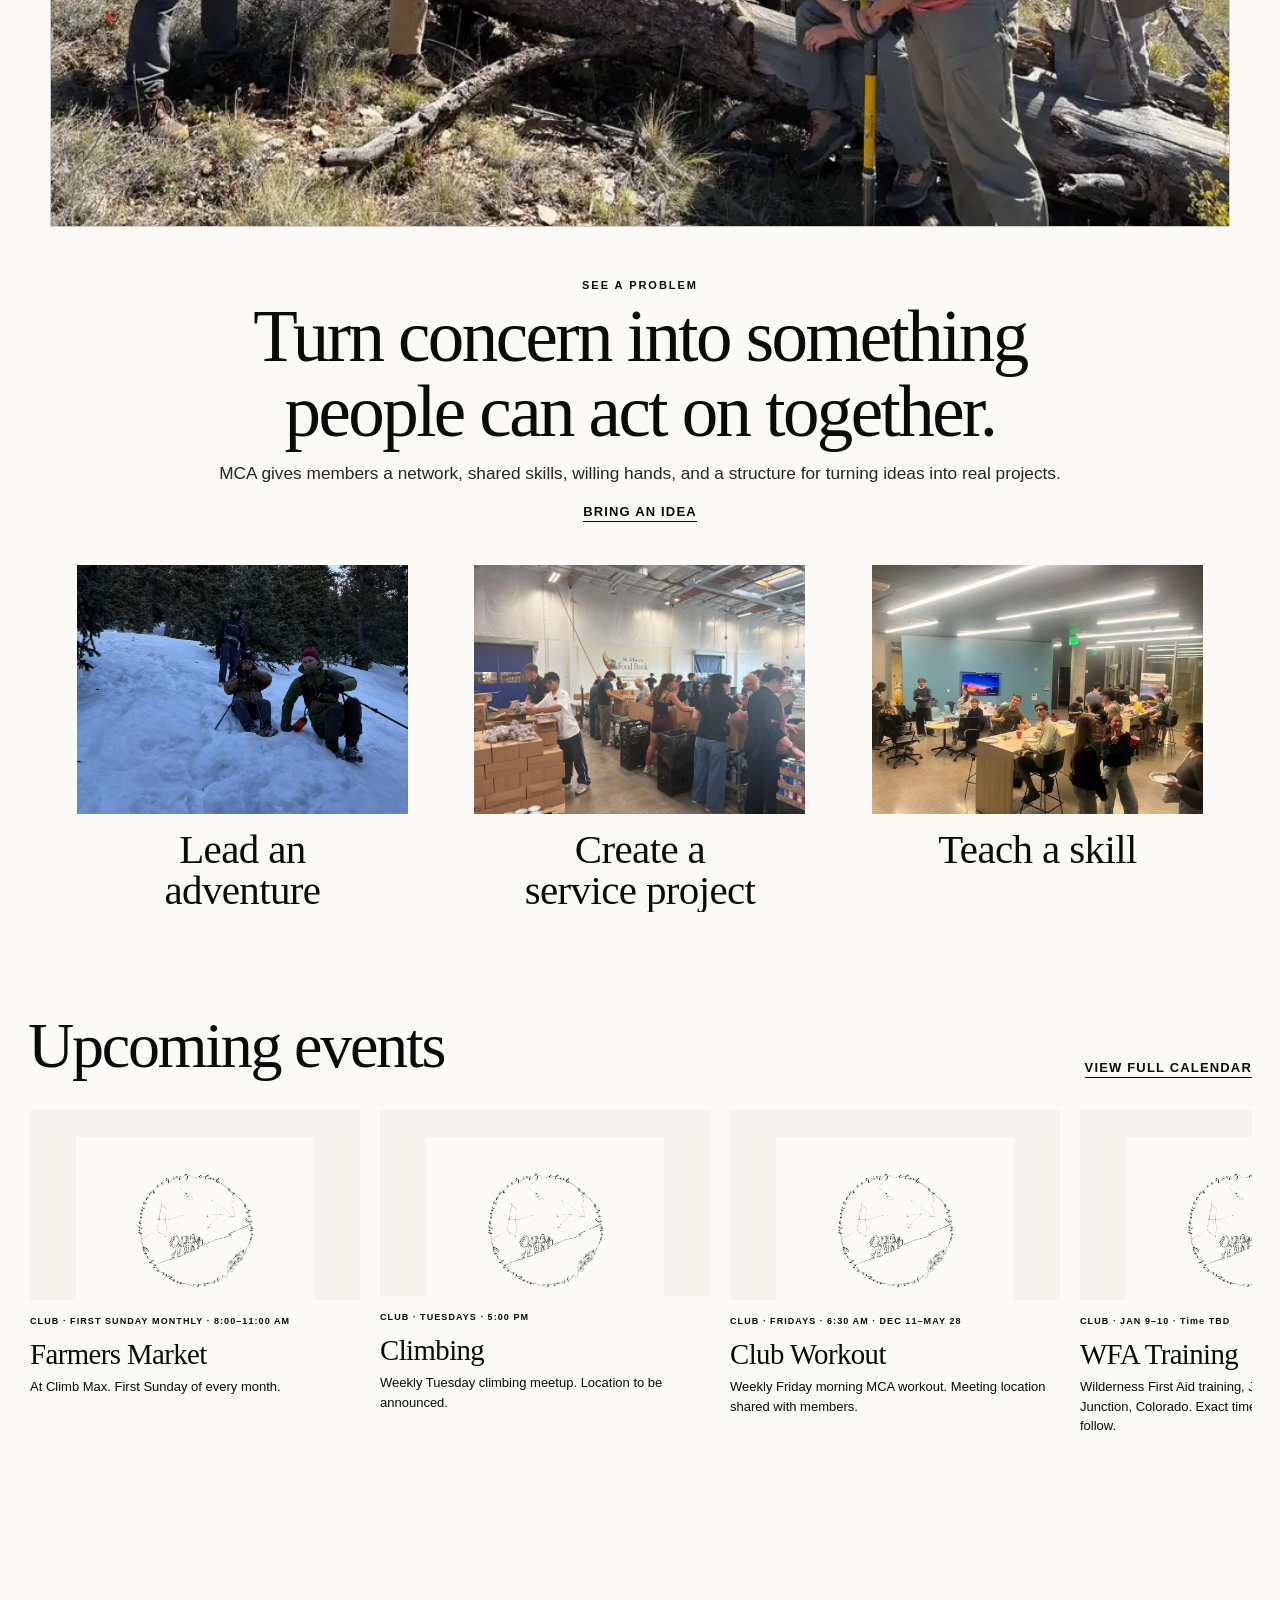
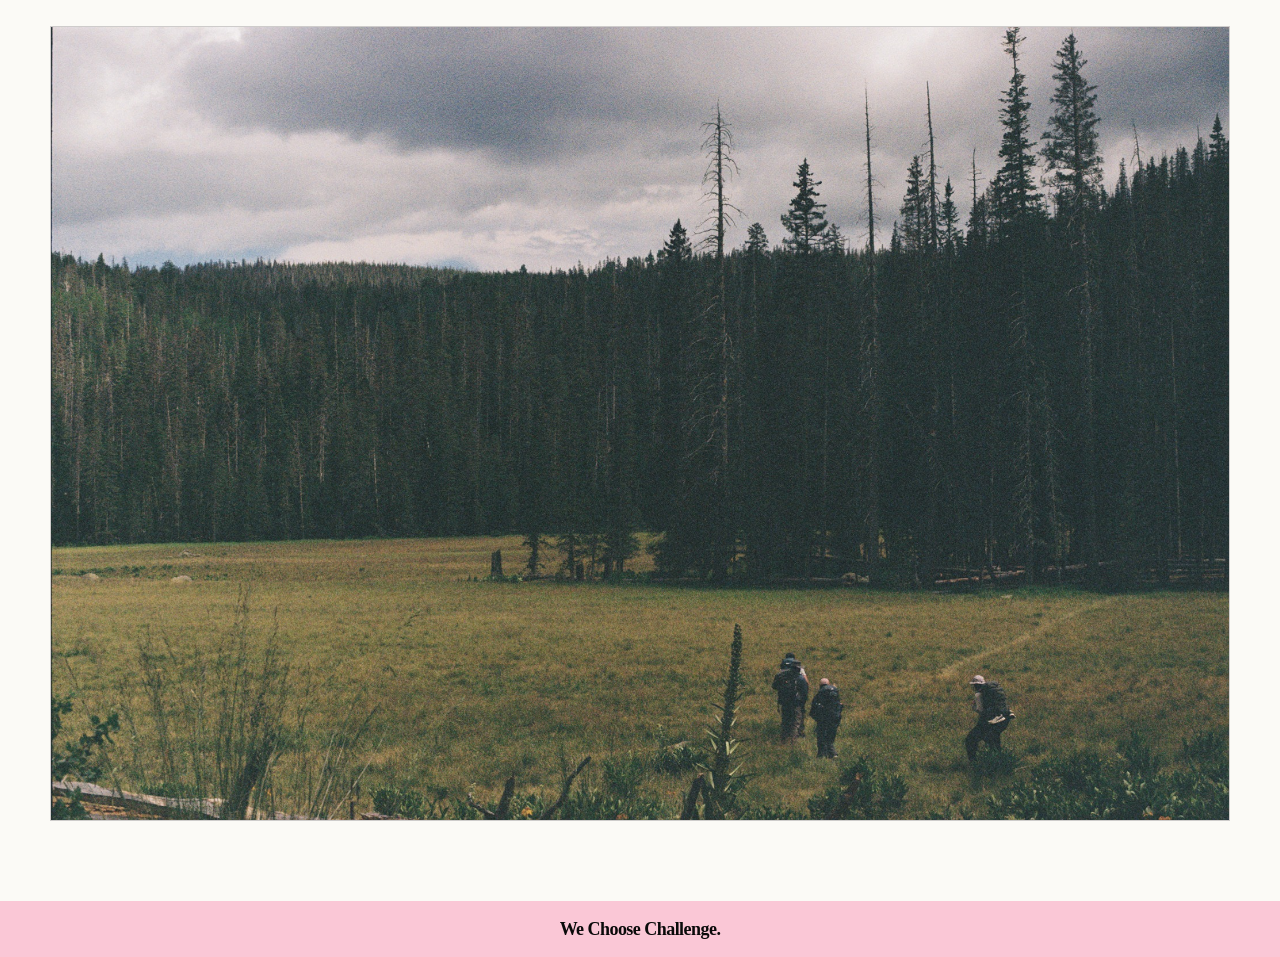
==== commit 00ab9514: "Refresh calendar scripts for Tuesday climbing and Ice Festival correction" ====
--- a/index.html
+++ b/index.html
@@ -1000,8 +1000,8 @@
 
 
   <script src="https://assets.calendly.com/assets/external/widget.js" type="text/javascript" defer></script>
-  <script src="js/site.js?v=20261104-farmers-market"></script>
-  <script src="js/calendar-events-20260801.js?v=20261104-farmers-market"></script>
+  <script src="js/site.js?v=20261104-tuesday-climbing"></script>
+  <script src="js/calendar-events-20260801.js?v=20261104-tuesday-climbing"></script>
   <script src="js/adaptive-ascents-20260801.js?v=20260828-1"></script>
 </body>
 </html>
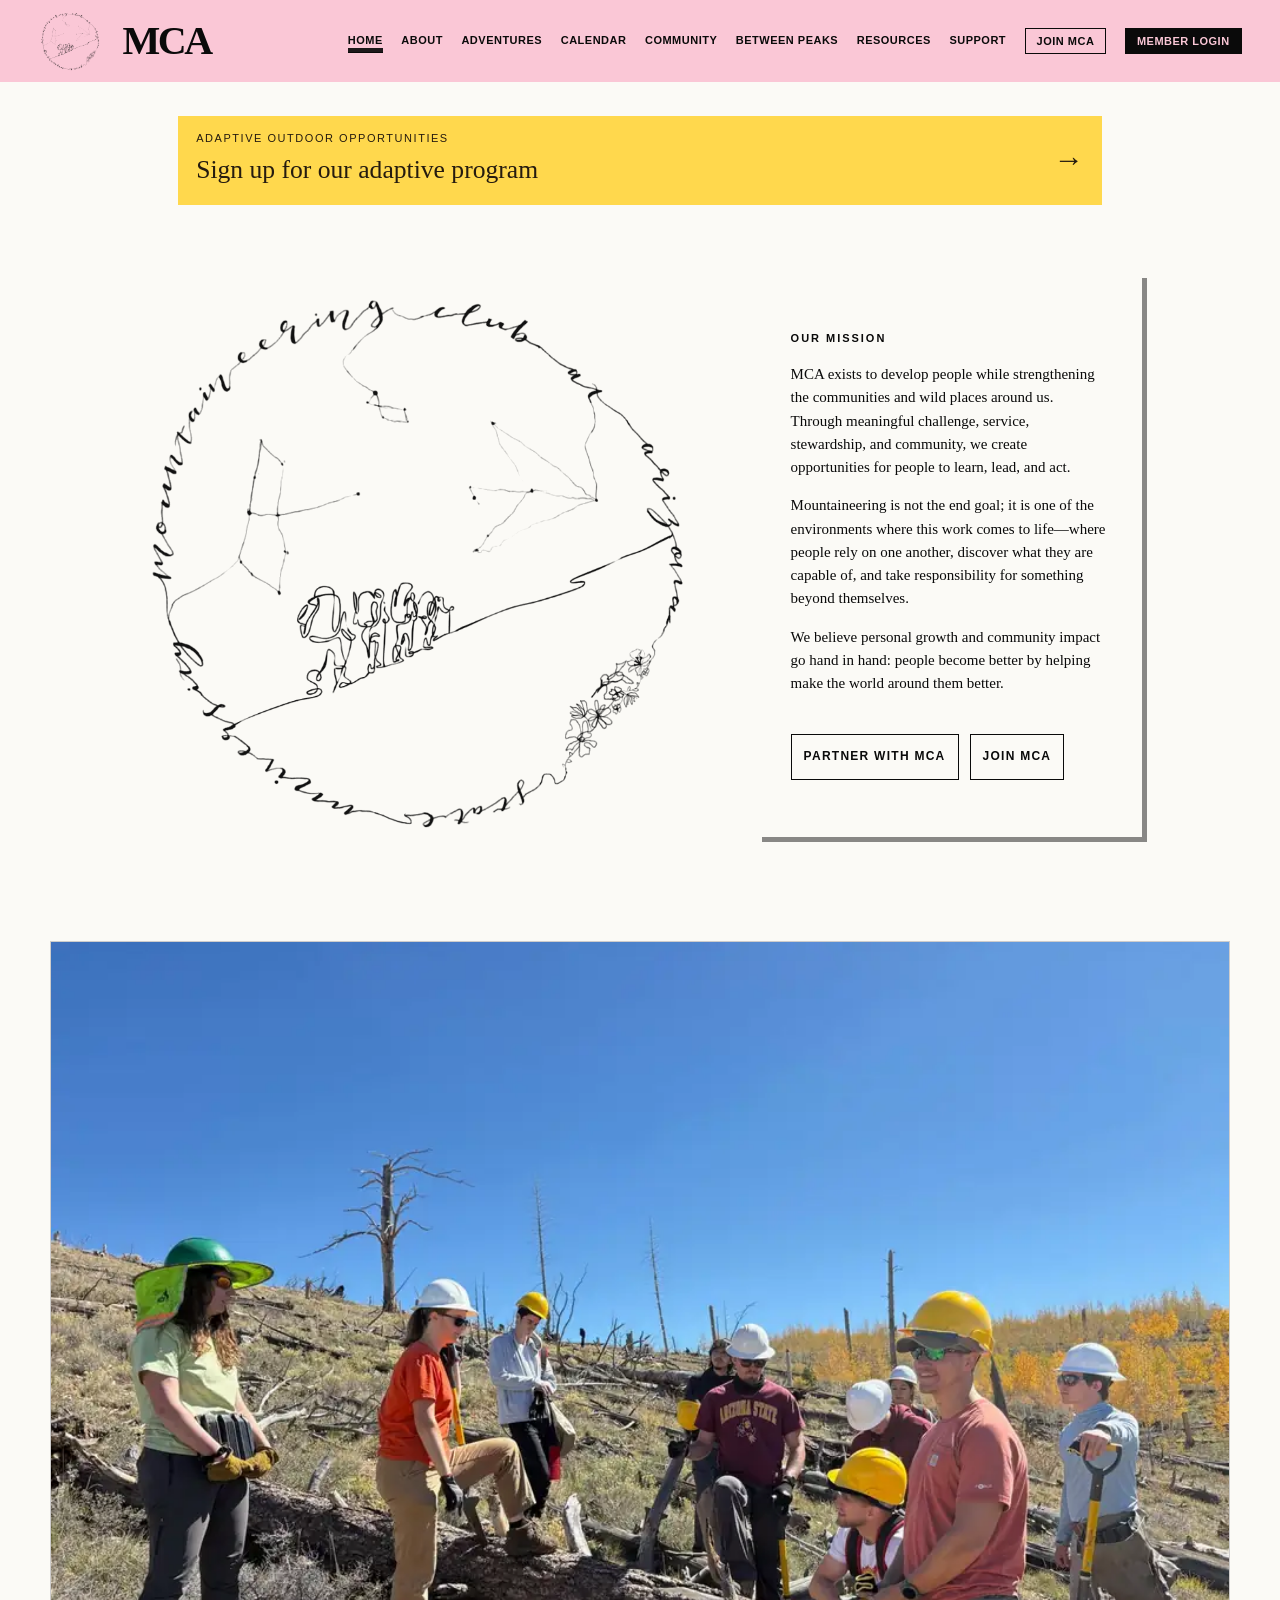
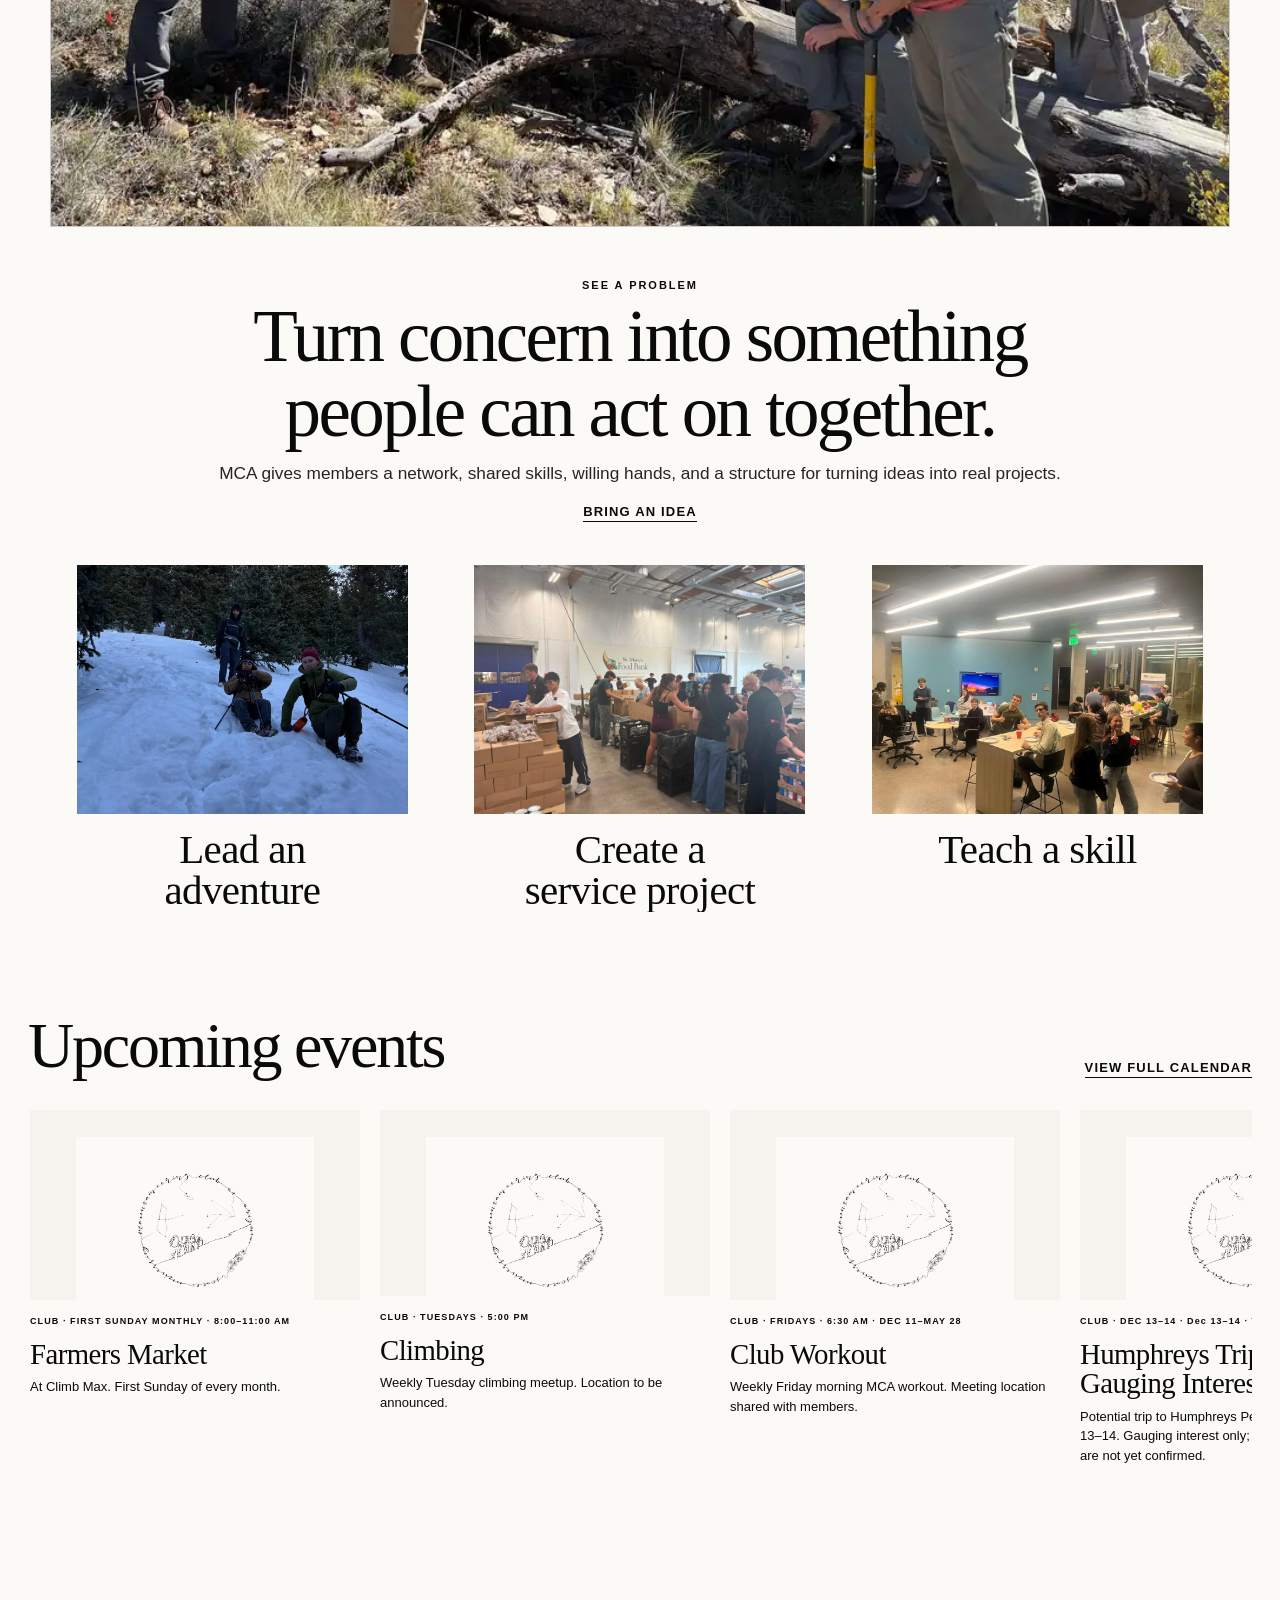
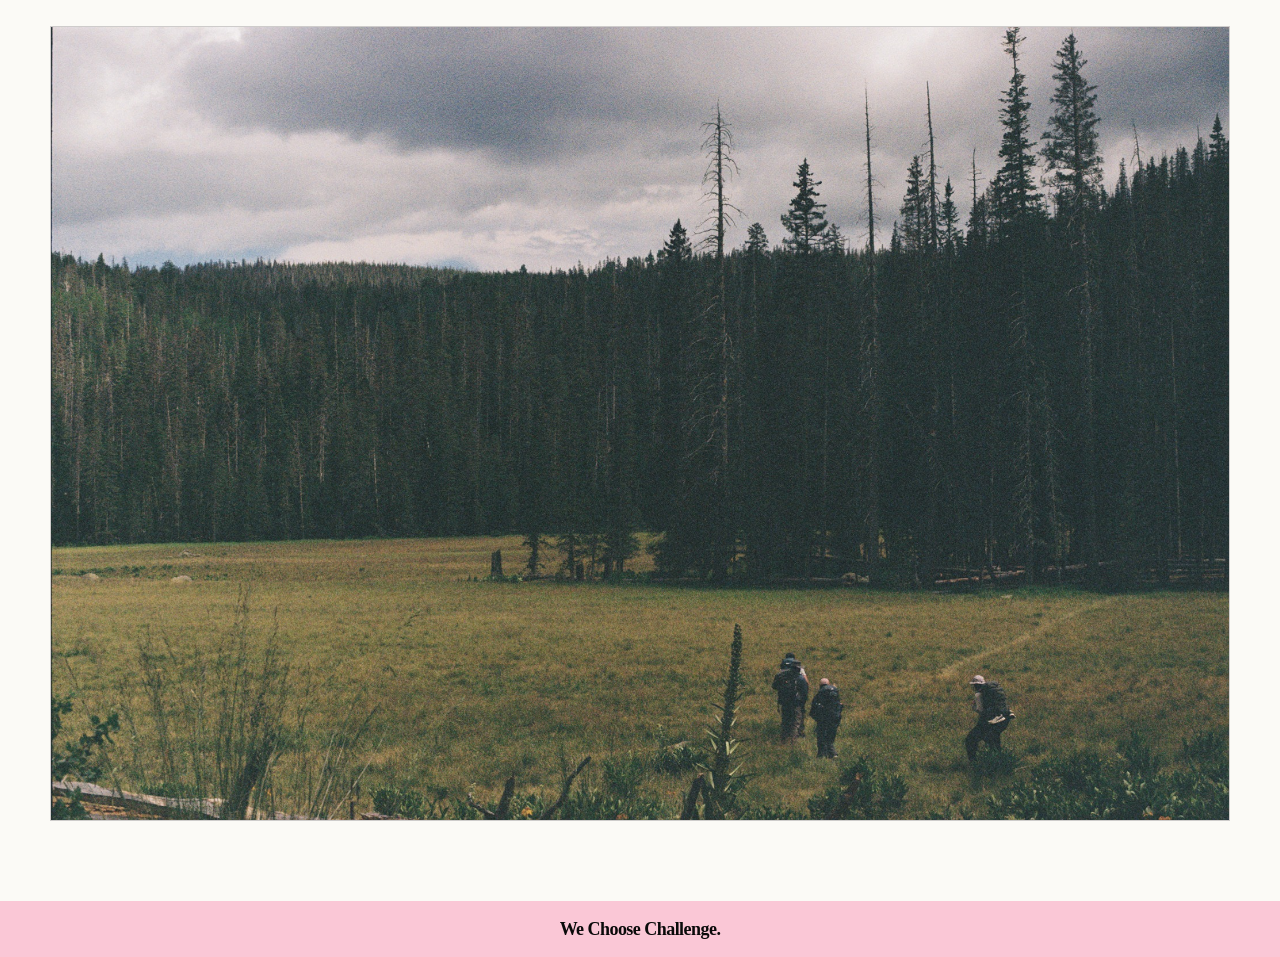
==== commit 00b8d93f: "Refresh calendar for tentative December winter trips" ====
--- a/index.html
+++ b/index.html
@@ -1001,7 +1001,7 @@
 
   <script src="https://assets.calendly.com/assets/external/widget.js" type="text/javascript" defer></script>
   <script src="js/site.js?v=20261104-tuesday-climbing"></script>
-  <script src="js/calendar-events-20260801.js?v=20261104-tuesday-climbing"></script>
+  <script src="js/calendar-events-20260801.js?v=20261104-winter-interest"></script>
   <script src="js/adaptive-ascents-20260801.js?v=20260828-1"></script>
 </body>
 </html>
